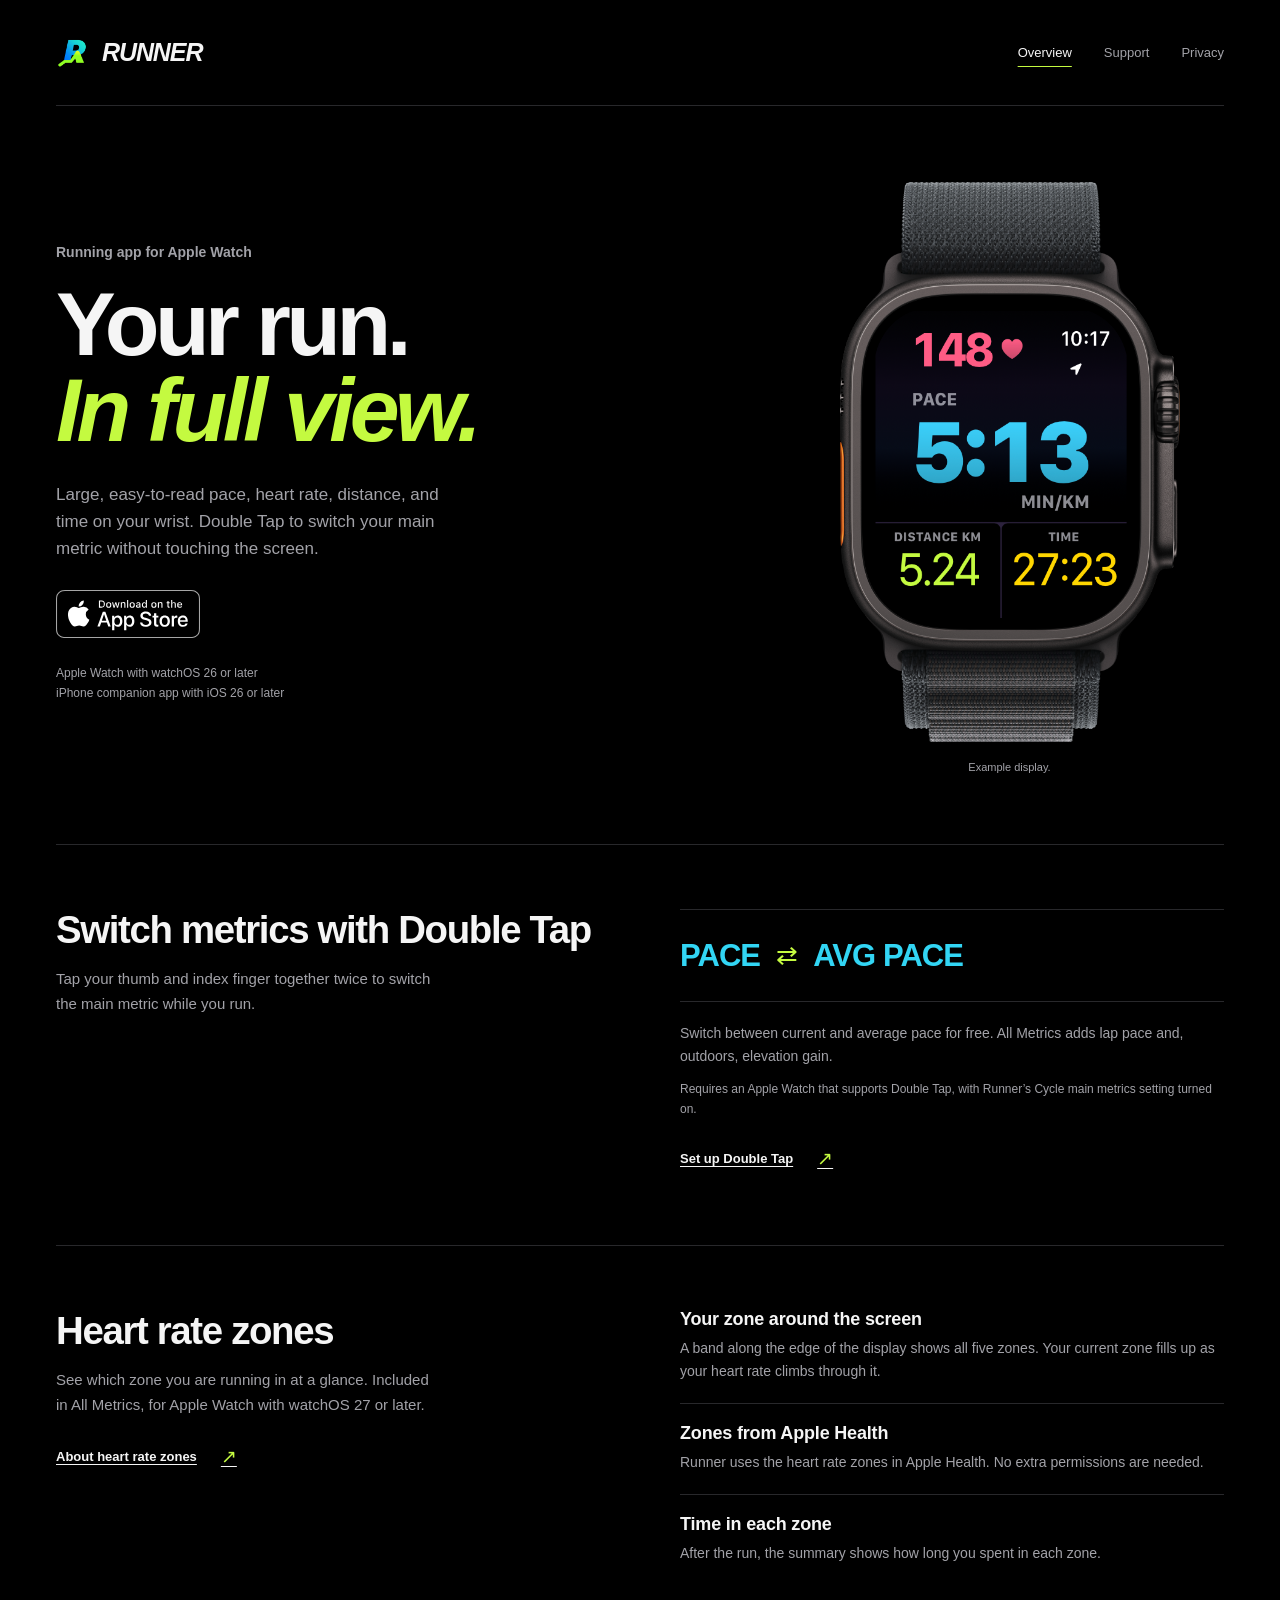
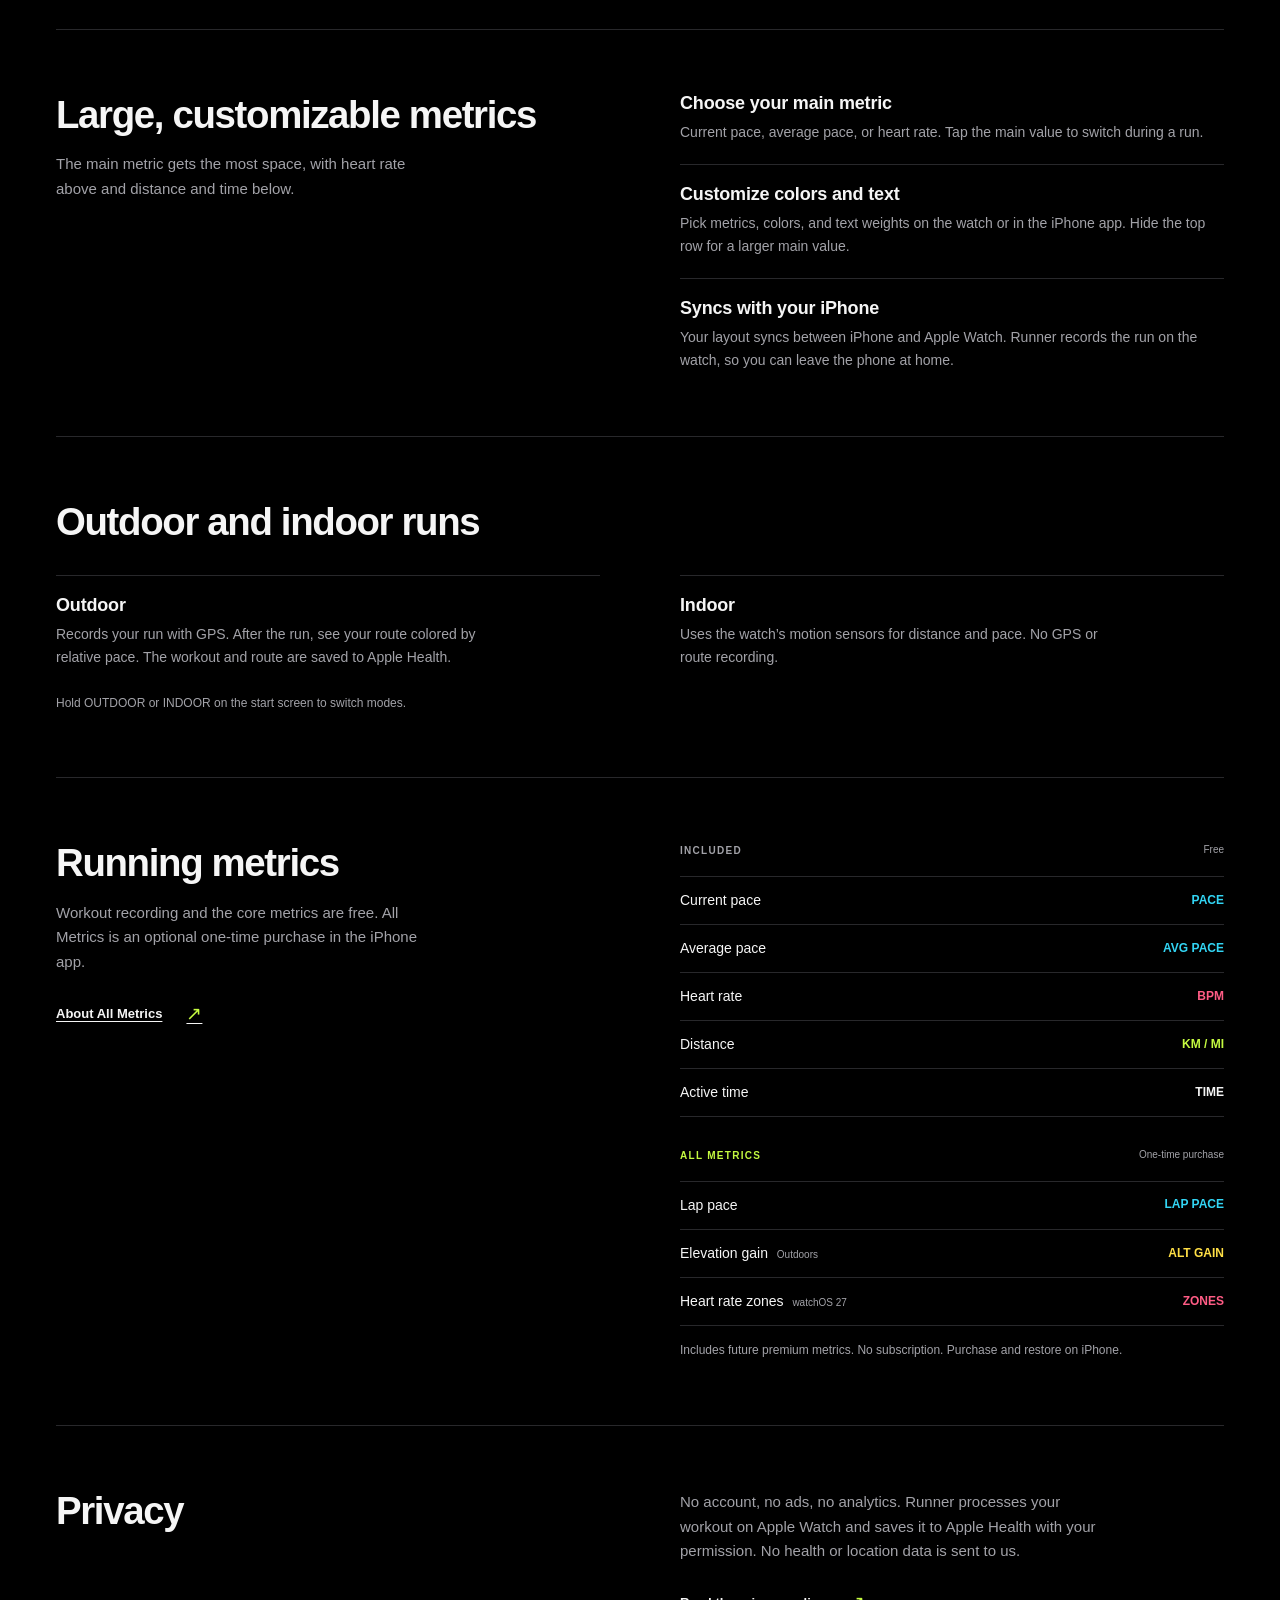
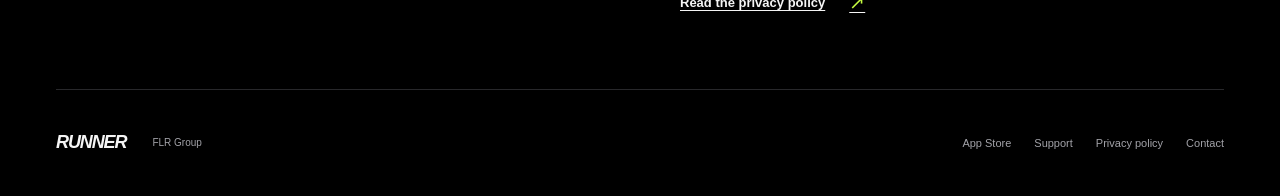
==== site/index.html @ 79ca1eed "Mark heart rate zones as released Heart rate zones are live in Runner 1.1. Remove the Coming soon la" ====
<!doctype html>
<html lang="en">
<head>
  <meta charset="utf-8">
  <meta name="viewport" content="width=device-width, initial-scale=1">
  <meta name="theme-color" content="#000000">
  <meta name="description" content="Runner turns your Apple Watch into a running watch with large, easy-to-read pace, heart rate, distance, and time. Double Tap to switch metrics. Free on the App Store.">
  <title>Runner – Running app for Apple Watch with big, clear metrics</title>
  <link rel="canonical" href="https://runner.flrgroup.se/">
  <meta property="og:type" content="website">
  <meta property="og:site_name" content="Runner">
  <meta property="og:title" content="Runner – Running app for Apple Watch with big, clear metrics">
  <meta property="og:description" content="Runner turns your Apple Watch into a running watch with large, easy-to-read pace, heart rate, distance, and time. Double Tap to switch metrics. Free on the App Store.">
  <meta property="og:url" content="https://runner.flrgroup.se/">
  <meta property="og:image" content="https://runner.flrgroup.se/assets/social-preview.png">
  <meta property="og:image:width" content="1200">
  <meta property="og:image:height" content="630">
  <meta property="og:image:alt" content="Runner. Your run. In full view. A running app for Apple Watch.">
  <meta name="twitter:card" content="summary_large_image">
  <link rel="icon" type="image/png" href="./assets/app-icon.png">
  <link rel="apple-touch-icon" href="./assets/app-icon.png">
  <link rel="stylesheet" href="./assets/style.css">
  <script type="application/ld+json">{"@context": "https://schema.org", "@graph": [{"@type": "WebSite", "name": "Runner", "url": "https://runner.flrgroup.se/"}, {"@type": "MobileApplication", "name": "Runner – Running Watch", "alternateName": "Runner", "applicationCategory": "HealthApplication", "operatingSystem": "watchOS 26 or later, iOS 26 or later", "description": "Runner turns your Apple Watch into a running watch with large, easy-to-read pace, heart rate, distance, and time. Double Tap to switch metrics. Free on the App Store.", "url": "https://runner.flrgroup.se/", "installUrl": "https://apps.apple.com/app/runner-running-watch/id6816334642", "image": "https://runner.flrgroup.se/assets/app-icon.png", "screenshot": "https://runner.flrgroup.se/assets/social-preview.png", "offers": {"@type": "Offer", "price": "0", "priceCurrency": "USD"}}]}</script>
</head>
<body>
  <a class="skip-link" href="#main">Skip to content</a>
  <header class="site-header wrap">
    <a class="brand" href="./" aria-label="Runner home"><img src="./assets/app-icon.png" width="36" height="36" alt=""><span>RUNNER</span></a>
    <nav aria-label="Main navigation"><a href="./" aria-current="page">Overview</a><a href="./support/">Support</a><a href="./privacy/">Privacy</a></nav>
  </header>
  <main id="main">
    <section class="hero wrap" aria-labelledby="hero-title">
      <div class="hero-copy">
        <h1 id="hero-title"><span class="hero-kicker">Running app for Apple Watch</span>Your run.<br><em>In full view.</em></h1>
        <p class="hero-description">Large, easy-to-read pace, heart rate, distance, and time on your wrist. Double Tap to switch your main metric without touching the screen.</p>
        <a class="app-store-badge" href="https://apps.apple.com/app/apple-store/id6816334642?pt=127207286&amp;ct=website&amp;mt=8"><img src="./assets/app-store-badge.svg" width="144" height="48" alt="Download on the App Store"></a>
        <p class="compatibility">Apple Watch with watchOS 26 or later<br>iPhone companion app with iOS 26 or later</p>
      </div>
      <figure class="product-figure">
        <div class="watch">
          <img class="watch-art" src="./assets/watch-artwork.png" width="3000" height="2250" alt="" fetchpriority="high">
          <div class="watch-screen"><img src="./assets/watch-metrics.png" width="416" height="496" alt="Runner on Apple Watch showing large running metrics: heart rate 148, pace 5:13 per kilometre, distance 5.24 kilometres, and time 27:23. The main metric cycles through pace, average pace, lap pace, and elevation gain, followed by pace with heart rate zones around the screen edge. Example workout data."><img class="watch-screen-alt" src="./assets/watch-average-pace.png" width="416" height="496" alt=""><img class="watch-screen-alt" src="./assets/watch-lap-pace.png" width="416" height="496" alt=""><img class="watch-screen-alt" src="./assets/watch-altitude-gain.png" width="416" height="496" alt=""><img class="watch-screen-alt" src="./assets/watch-heart-rate-zones.png" width="416" height="496" alt=""></div>
        </div>
        <figcaption>Example display.</figcaption>
      </figure>
    </section>

    <section class="overview wrap section-rule" id="double-tap" aria-labelledby="double-tap-title">
      <div class="section-intro"><h2 id="double-tap-title">Switch metrics with Double Tap</h2><p>Tap your thumb and index finger together twice to switch the main metric while you run.</p></div>
      <div class="gesture-detail">
        <div class="metric-cycle" aria-label="Cycle between current pace and average pace"><span>PACE</span><span class="cycle-arrow" aria-hidden="true">⇄</span><span>AVG PACE</span></div>
        <p>Switch between current and average pace for free. All Metrics adds lap pace and, outdoors, elevation gain.</p>
        <p class="gesture-note">Requires an Apple Watch that supports Double Tap, with Runner’s Cycle main metrics setting turned on.</p>
        <a class="text-link" href="./support/#double-tap">Set up Double Tap <span aria-hidden="true">↗</span></a>
      </div>
    </section>

    <section class="overview wrap section-rule" id="heart-rate-zones" aria-labelledby="zones-title">
      <div class="section-intro"><h2 id="zones-title">Heart rate zones</h2><p>See which zone you are running in at a glance. Included in All Metrics, for Apple Watch with watchOS 27 or later.</p><a class="text-link" href="./support/#heart-rate-zones">About heart rate zones <span aria-hidden="true">↗</span></a></div>
      <div class="layout-notes">
        <div><h3>Your zone around the screen</h3><p>A band along the edge of the display shows all five zones. Your current zone fills up as your heart rate climbs through it.</p></div>
        <div><h3>Zones from Apple Health</h3><p>Runner uses the heart rate zones in Apple Health. No extra permissions are needed.</p></div>
        <div><h3>Time in each zone</h3><p>After the run, the summary shows how long you spent in each zone.</p></div>
      </div>
    </section>

    <section class="overview wrap section-rule" id="overview" aria-labelledby="overview-title">
      <div class="section-intro"><h2 id="overview-title">Large, customizable metrics</h2><p>The main metric gets the most space, with heart rate above and distance and time below.</p></div>
      <div class="layout-notes">
        <div><h3>Choose your main metric</h3><p>Current pace, average pace, or heart rate. Tap the main value to switch during a run.</p></div>
        <div><h3>Customize colors and text</h3><p>Pick metrics, colors, and text weights on the watch or in the iPhone app. Hide the top row for a larger main value.</p></div>
        <div><h3>Syncs with your iPhone</h3><p>Your layout syncs between iPhone and Apple Watch. Runner records the run on the watch, so you can leave the phone at home.</p></div>
      </div>
    </section>

    <section class="terrain wrap section-rule" aria-labelledby="terrain-title">
      <h2 id="terrain-title">Outdoor and indoor runs</h2>
      <div class="terrain-grid">
        <article><h3>Outdoor</h3><p>Records your run with GPS. After the run, see your route colored by relative pace. The workout and route are saved to Apple Health.</p></article>
        <article><h3>Indoor</h3><p>Uses the watch’s motion sensors for distance and pace. No GPS or route recording.</p></article>
      </div>
      <p class="terrain-footnote">Hold OUTDOOR or INDOOR on the start screen to switch modes.</p>
    </section>

    <section class="metrics-section wrap section-rule" aria-labelledby="metrics-title">
      <div class="section-intro"><h2 id="metrics-title">Running metrics</h2><p>Workout recording and the core metrics are free. All Metrics is an optional one-time purchase in the iPhone app.</p><a class="text-link" href="./support/#all-metrics">About All Metrics <span aria-hidden="true">↗</span></a></div>
      <div class="metric-list">
        <div class="metric-group-label"><h3>INCLUDED</h3><span>Free</span></div>
        <ul class="included-metrics"><li><span>Current pace</span><span class="cyan">PACE</span></li><li><span>Average pace</span><span class="cyan">AVG PACE</span></li><li><span>Heart rate</span><span class="pink">BPM</span></li><li><span>Distance</span><span class="lime">KM / MI</span></li><li><span>Active time</span><span>TIME</span></li></ul>
        <div class="metric-group-label premium-label"><h3>ALL METRICS</h3><span>One-time purchase</span></div>
        <ul><li><span>Lap pace</span><span class="cyan">LAP PACE</span></li><li><span>Elevation gain <small>Outdoors</small></span><span class="yellow">ALT GAIN</span></li><li><span>Heart rate zones <small>watchOS 27</small></span><span class="pink">ZONES</span></li></ul>
        <p class="metric-footnote">Includes future premium metrics. No subscription. Purchase and restore on iPhone.</p>
      </div>
    </section>

    <section class="privacy-callout wrap section-rule" aria-labelledby="privacy-title">
      <h2 id="privacy-title">Privacy</h2>
      <div><p>No account, no ads, no analytics. Runner processes your workout on Apple Watch and saves it to Apple Health with your permission. No health or location data is sent to us.</p><a class="text-link" href="./privacy/">Read the privacy policy <span aria-hidden="true">↗</span></a></div>
    </section>
  </main>
  <footer class="site-footer wrap">
    <a class="footer-brand" href="./">RUNNER</a>
    <p><a href="https://www.flrgroup.se/">FLR Group</a></p>
    <nav aria-label="Footer navigation"><a href="https://apps.apple.com/app/apple-store/id6816334642?pt=127207286&amp;ct=website&amp;mt=8">App Store</a><a href="./support/">Support</a><a href="./privacy/">Privacy policy</a><a href="mailto:runner@flrgroup.se">Contact</a></nav>
  </footer>
</body>
</html>
---- site/assets/style.css ----
:root {
  color-scheme: dark;
  --black: #000;
  --white: #f5f5f5;
  --muted: #a2a2a8;
  --line: #28282b;
  --lime: #c4fa40;
  --cyan: #32d5f4;
  --pink: #ff5c85;
  --yellow: #ffdf45;
  font-family: -apple-system, BlinkMacSystemFont, "Helvetica Neue", Arial, sans-serif;
  font-synthesis: none;
  text-rendering: optimizeLegibility;
  -webkit-font-smoothing: antialiased;
}
* { box-sizing: border-box; }
html { scroll-behavior: smooth; scroll-padding-top: 2rem; }
body { margin: 0; background: var(--black); color: var(--white); line-height: 1.65; }
::selection { color: var(--black); background: var(--lime); }
a { color: inherit; text-underline-offset: .25em; }
a:hover { color: var(--lime); }
a:focus-visible { outline: 2px solid var(--lime); outline-offset: 6px; }
img { display: block; max-width: 100%; height: auto; }
h1, h2, h3, p, figure { margin: 0; }
h1, h2, h3 { line-height: 1.05; }
em { font-style: italic; }
.wrap { width: min(1240px, calc(100% - 112px)); margin-inline: auto; }
.skip-link { position: absolute; z-index: 5; top: 8px; left: 12px; padding: 10px 20px; background: var(--lime); color: #000; transform: translateY(-150%); }
.skip-link:focus { transform: none; color: #000; }
.site-header { display: flex; align-items: center; justify-content: space-between; min-height: 106px; gap: 24px; border-bottom: 1px solid var(--line); }
.brand { display: inline-flex; align-items: center; gap: 10px; text-decoration: none; }
.brand span, .footer-brand { font-size: 25px; font-style: italic; font-weight: 900; letter-spacing: -1.1px; }
.brand img { width: 36px; height: 36px; }
.site-header nav { display: flex; gap: 32px; align-items: center; }
.site-header nav a { font-size: 13px; padding-block: 12px; color: var(--muted); text-decoration: none; }
.site-header nav a:hover, .site-header nav a[aria-current] { color: var(--white); }
.site-header nav a[aria-current] { text-decoration: underline; text-decoration-color: var(--lime); text-underline-offset: 9px; }
.hero { display: grid; grid-template-columns: 1.25fr .75fr; gap: 24px; padding-block: 64px 68px; align-items: center; }
.hero h1 { font-size: clamp(56px, 7vw, 96px); letter-spacing: -.05em; font-weight: 850; line-height: .95; }
.hero h1 em { color: var(--lime); }
.hero-kicker { display: block; margin-bottom: 20px; color: var(--muted); font-size: 14px; font-weight: 600; font-style: normal; letter-spacing: 0; line-height: 1.4; }
.hero-description { font-size: 17px; color: var(--muted); max-width: 400px; margin-top: 28px; line-height: 1.6; }
.button { display: inline-flex; align-items: center; justify-content: space-between; gap: 32px; min-height: 50px; padding: 12px 22px; background: var(--lime); color: #000; font-size: 13px; font-weight: 750; text-decoration: none; border-radius: 3px; }
.button:hover { background: #d4ff72; color: #000; }
.button span { font-size: 20px; line-height: 1; font-weight: 400; }
.app-store-badge { display: inline-block; margin-top: 28px; }
.app-store-badge img { width: auto; height: 48px; }
.app-store-badge:focus-visible { outline-offset: 4px; }
.compatibility { margin-top: 16px; color: var(--muted); font-size: 12px; line-height: 1.7; }
.product-figure { align-self: center; display: flex; flex-direction: column; align-items: center; padding-top: 12px; }
.watch { position: relative; width: min(100%, 340px); aspect-ratio: 561 / 924; overflow: hidden; }
.watch .watch-art { position: absolute; width: 534.75936%; max-width: none; height: auto; left: -217.29055%; top: -71.75325%; }
.watch-screen { position: absolute; left: 9.1%; top: 21.75%; width: 76.65%; height: 56.49%; background: #000; border-radius: 25% / 21%; overflow: hidden; }
.watch-screen img { position: absolute; left: .93%; top: .77%; width: 98.14%; height: 98.46%; object-fit: fill; border-radius: 24% / 20%; }
/* Cycles the main metric like Double Tap: pace, avg pace, lap pace, alt gain, then pace with
   heart rate zones, 4 s each. Each layer fades in over the one below and stays until the next is
   opaque; the last fades back to pace. */
.watch-screen-alt { opacity: 0; animation: screen-hold 20s ease-in-out infinite; }
.watch-screen-alt:nth-child(2) { animation-delay: 4s; }
.watch-screen-alt:nth-child(3) { animation-delay: 8s; }
.watch-screen-alt:nth-child(4) { animation-delay: 12s; }
.watch-screen-alt:nth-child(5) { animation-name: screen-last; animation-delay: 16s; }
@keyframes screen-hold { 0% { opacity: 0; } 5%, 25% { opacity: 1; } 25.05%, 100% { opacity: 0; } }
@keyframes screen-last { 0% { opacity: 0; } 5%, 20% { opacity: 1; } 25%, 100% { opacity: 0; } }
.product-figure figcaption { margin-top: 16px; width: 100%; text-align: center; font-size: 11px; color: var(--muted); }
.section-rule { border-top: 1px solid var(--line); padding-block: 64px; }
h2 { font-size: clamp(28px, 3vw, 40px); letter-spacing: -.035em; font-weight: 750; line-height: 1.1; }
.section-intro > p { color: var(--muted); margin-top: 16px; max-width: 380px; font-size: 15px; }
.overview, .metrics-section { display: grid; grid-template-columns: 1fr 1fr; gap: 80px; }
.gesture-detail { min-width: 0; }
.metric-cycle { display: flex; align-items: center; gap: 16px; padding-block: 20px; border-block: 1px solid var(--line); color: var(--cyan); font-size: clamp(19px, 2.5vw, 31px); font-weight: 800; letter-spacing: -.03em; white-space: nowrap; }
.cycle-arrow { color: var(--lime); font-size: 26px; font-weight: 400; }
.gesture-detail > p { margin-top: 20px; color: var(--muted); font-size: 14px; }
.gesture-detail > .gesture-note { margin-top: 12px; font-size: 12px; }
/* Marks features that are announced but not yet released. */
.soon-label { display: inline-block; padding: 3px 10px; border: 1px solid var(--lime); border-radius: 999px; color: var(--lime); font-size: 10px; font-weight: 700; letter-spacing: .13em; text-transform: uppercase; line-height: 1.5; }
.section-intro .soon-label { margin-bottom: 16px; }
h3 .soon-label { margin-left: 10px; vertical-align: middle; }
.layout-notes > div { padding-block: 20px; border-top: 1px solid var(--line); }
.layout-notes > div:first-child { padding-top: 0; border-top: 0; }
.layout-notes > div:last-child { padding-bottom: 0; }
.layout-notes h3 { font-size: 18px; font-weight: 650; letter-spacing: -.01em; margin-bottom: 8px; }
.layout-notes p { color: var(--muted); font-size: 14px; }
.terrain-grid { display: grid; grid-template-columns: 1fr 1fr; gap: 80px; margin-top: 32px; }
.terrain-grid article { border-top: 1px solid var(--line); padding-top: 20px; }
.terrain-grid h3 { font-size: 18px; font-weight: 650; letter-spacing: -.01em; }
.terrain-grid p { max-width: 430px; color: var(--muted); font-size: 14px; margin-top: 8px; }
.terrain-footnote { color: var(--muted); font-size: 12px; margin-top: 24px; }
.lime { color: var(--lime); } .cyan { color: var(--cyan); } .pink { color: var(--pink); } .yellow { color: var(--yellow); }
.text-link { font-size: 13px; font-weight: 600; display: inline-flex; align-items: center; gap: 24px; min-height: 44px; margin-top: 17px; }
.text-link span { color: var(--lime); font-size: 19px; font-weight: 400; }
.metric-group-label { display: flex; justify-content: space-between; gap: 20px; align-items: center; padding-bottom: 17px; border-bottom: 1px solid var(--line); }
.metric-group-label h3 { color: var(--muted); font-size: 10px; letter-spacing: .13em; line-height: 1.5; }
.metric-group-label > span { color: var(--muted); font-size: 10px; }
.metric-list ul { list-style: none; padding: 0; margin: 0; }
.metric-list li { display: flex; justify-content: space-between; align-items: center; gap: 20px; padding-block: 12px; border-bottom: 1px solid var(--line); font-size: 14px; }
.metric-list li > span:last-child { font-size: 12px; font-weight: 650; }
.metric-list li small { color: var(--muted); font-size: 10px; margin-left: 5px; }
.premium-label { margin-top: 30px; }
.premium-label h3 { color: var(--lime); }
.metric-footnote { color: var(--muted); font-size: 12px; margin-top: 15px; }
.privacy-callout { display: grid; grid-template-columns: 1fr 1fr; gap: 24px 80px; }
.privacy-callout > div { max-width: 430px; color: var(--muted); font-size: 15px; }
.privacy-callout .text-link { color: var(--white); }
.site-footer { display: grid; grid-template-columns: auto 1fr auto; align-items: center; gap: 18px 26px; border-top: 1px solid var(--line); padding-block: 32px; }
.footer-brand { font-size: 18px; text-decoration: none; }
.site-footer p { font-size: 10px; color: var(--muted); }
.site-footer p a { text-decoration: none; }
.site-footer nav { display: flex; gap: 23px; }
.site-footer nav a { font-size: 11px; color: var(--muted); text-decoration: none; padding-block: 12px; }
.site-footer nav a:hover { color: var(--lime); }
/* Support and policy use the same type and accents, with a reading column. */
.document { max-width: 1000px; padding-block: 67px 80px; }
.document-header h1, .not-found h1 { font-size: clamp(64px, 7.6vw, 100px); font-weight: 800; letter-spacing: -.06em; line-height: .98; margin-block: 24px; }
.document-lead { color: var(--muted); font-size: 18px; max-width: 570px; line-height: 1.65; }
.contact-link { display: inline-flex; gap: 25px; align-items: center; color: var(--lime); font-size: clamp(17px, 2.8vw, 25px); margin-top: 24px; min-height: 44px; }
.contact-note, .policy-date { color: var(--muted); font-size: 11px; margin-top: 9px; }
.policy-date { margin-top: 25px; }
.document-toc { display: flex; flex-wrap: wrap; gap: 6px 24px; padding-block: 24px; margin-top: 40px; border-block: 1px solid var(--line); }
.document-toc a { color: var(--muted); font-size: 12px; padding-block: 6px; }
.document-toc a:hover { color: var(--lime); }
.document-content { max-width: 680px; }
.document-content section { padding-top: 55px; }
.document-content section + section { border-top: 1px solid var(--line); margin-top: 48px; }
.document-content h2 { font-size: clamp(28px, 4vw, 39px); margin-top: 17px; margin-bottom: 25px; }
.document-content h3 { font-size: 19px; font-weight: 650; letter-spacing: -.02em; line-height: 1.35; margin-top: 30px; margin-bottom: 12px; }
.document-content p { color: #b4b4bb; font-size: 15px; line-height: 1.85; overflow-wrap: anywhere; }
.document-content p + p { margin-top: 16px; }
.document-content strong { color: var(--white); font-weight: 600; }
.document-content a { color: var(--white); }
.document-content a:hover { color: var(--lime); }
.not-found { padding-block: 100px; min-height: 65vh; }
.not-found .button { margin-top: 28px; margin-right: 30px; }
@media (min-width: 1500px) { .hero { min-height: 790px; } .watch { width: 370px; } }
@media (max-width: 1000px) {
  .wrap { width: calc(100% - 64px); }
  .hero { grid-template-columns: 1.1fr .9fr; padding-top: 50px; }
  .watch { width: min(100%, 300px); }
  .overview, .metrics-section, .privacy-callout, .terrain-grid { column-gap: 48px; }
  .site-footer { grid-template-columns: auto 1fr; }
  .site-footer nav { grid-column: 1 / -1; }
}
@media (max-width: 650px) {
  .wrap { width: calc(100% - 40px); }
  .site-header { min-height: 84px; gap: 16px; }
  .brand { gap: 5px; }
  .brand span { font-size: 20px; }
  .brand img { width: 28px; height: 28px; }
  .site-header nav { gap: 16px; }
  .site-header nav a { font-size: 11px; }
  .hero { grid-template-columns: 1fr; padding-block: 43px 45px; gap: 35px; }
  .hero h1 { font-size: clamp(52px, 14vw, 72px); }
  .hero-description { margin-top: 20px; font-size: 16px; }
  .app-store-badge { margin-top: 20px; }
  .product-figure { padding-top: 0; }
  .watch { width: 260px; }
  .section-rule { padding-block: 44px; }
  .overview, .metrics-section, .privacy-callout { grid-template-columns: 1fr; gap: 24px; }
  h2 { font-size: 30px; }
  .terrain-grid { grid-template-columns: 1fr; gap: 24px; margin-top: 24px; }
  .terrain-grid p { max-width: 440px; }
  .site-footer { padding-block: 27px; gap: 14px 20px; }
  .site-footer p { text-align: right; }
  .site-footer nav { gap: 26px; }
  .document { padding-top: 43px; padding-bottom: 55px; }
  .document-header h1 { font-size: clamp(60px, 15vw, 82px); }
  .document-lead { font-size: 16px; }
  .document-toc { margin-top: 30px; padding-block: 16px; gap: 4px 21px; }
  .document-content section { padding-top: 38px; }
  .document-content section + section { margin-top: 36px; }
  .document-content h2 { font-size: 33px; }
  .not-found { padding-block: 60px; }
}
@media (prefers-reduced-motion: reduce) { html { scroll-behavior: auto; } .watch-screen-alt { display: none; } }
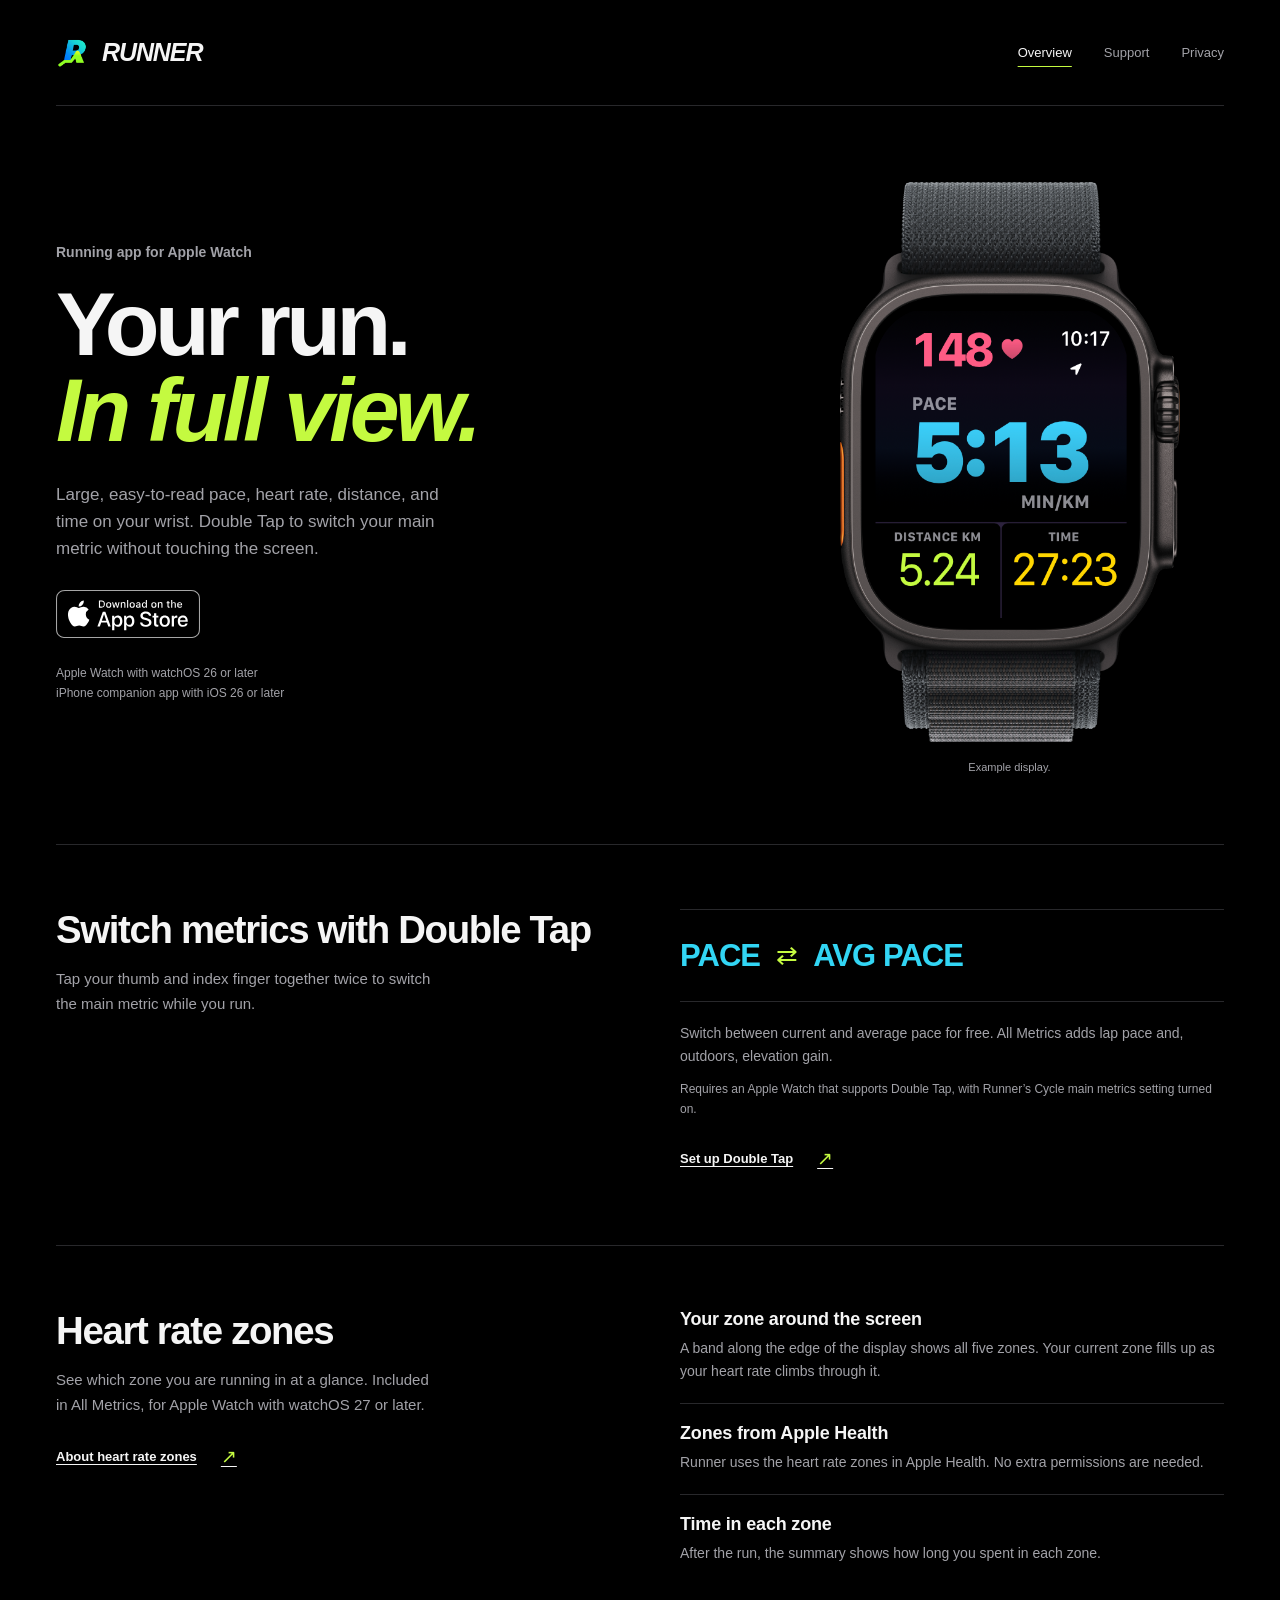
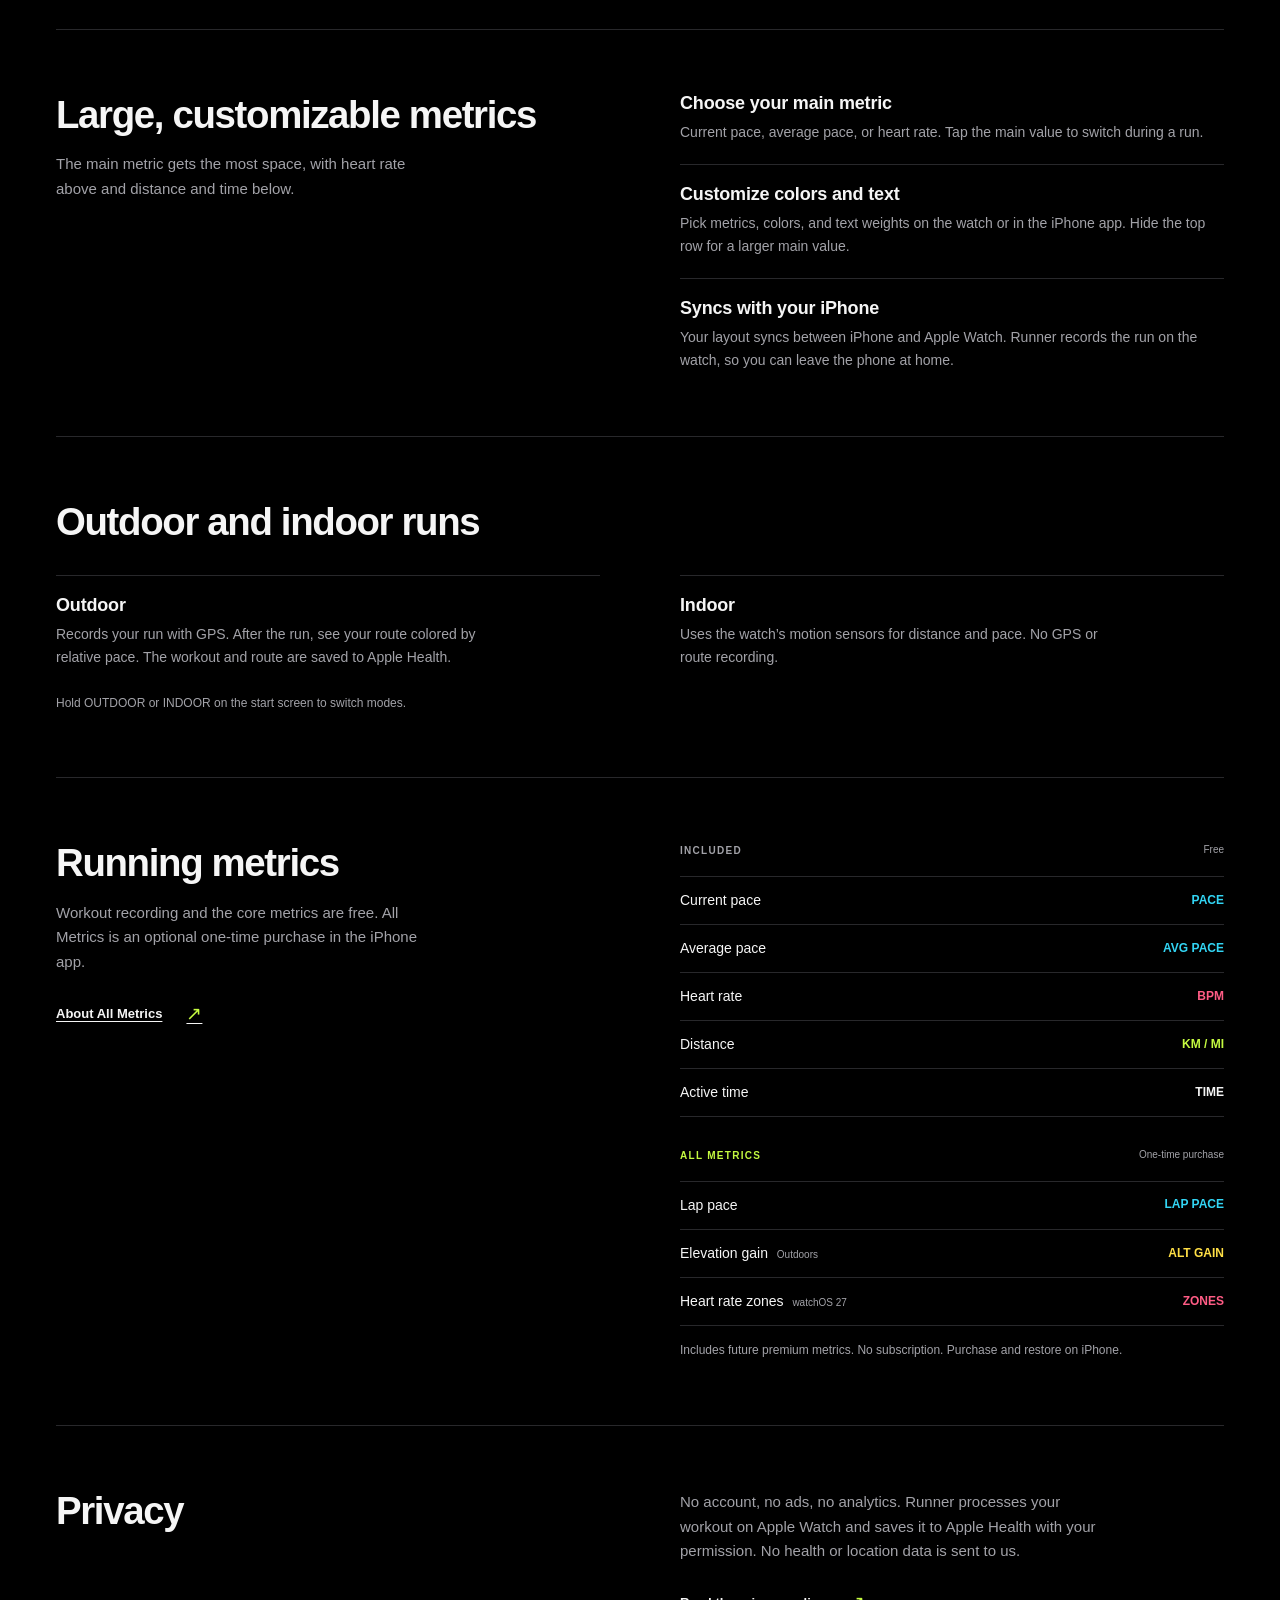
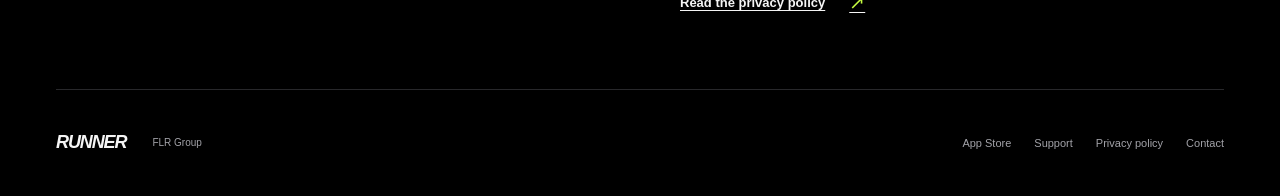
==== commit 3979c294: "Count page views with Cloudflare Web Analytics Add the Cloudflare Web Analytics beacon to every page" ====
--- a/site/index.html
+++ b/site/index.html
@@ -103,5 +103,6 @@
     <p><a href="https://www.flrgroup.se/">FLR Group</a></p>
     <nav aria-label="Footer navigation"><a href="https://apps.apple.com/app/apple-store/id6816334642?pt=127207286&amp;ct=website&amp;mt=8">App Store</a><a href="./support/">Support</a><a href="./privacy/">Privacy policy</a><a href="mailto:runner@flrgroup.se">Contact</a></nav>
   </footer>
+  <script type="module" src="https://static.cloudflareinsights.com/beacon.min.js" data-cf-beacon='{"token": "e6ffbd4b9c754e9593807dd89ef94d1b"}'></script>
 </body>
 </html>
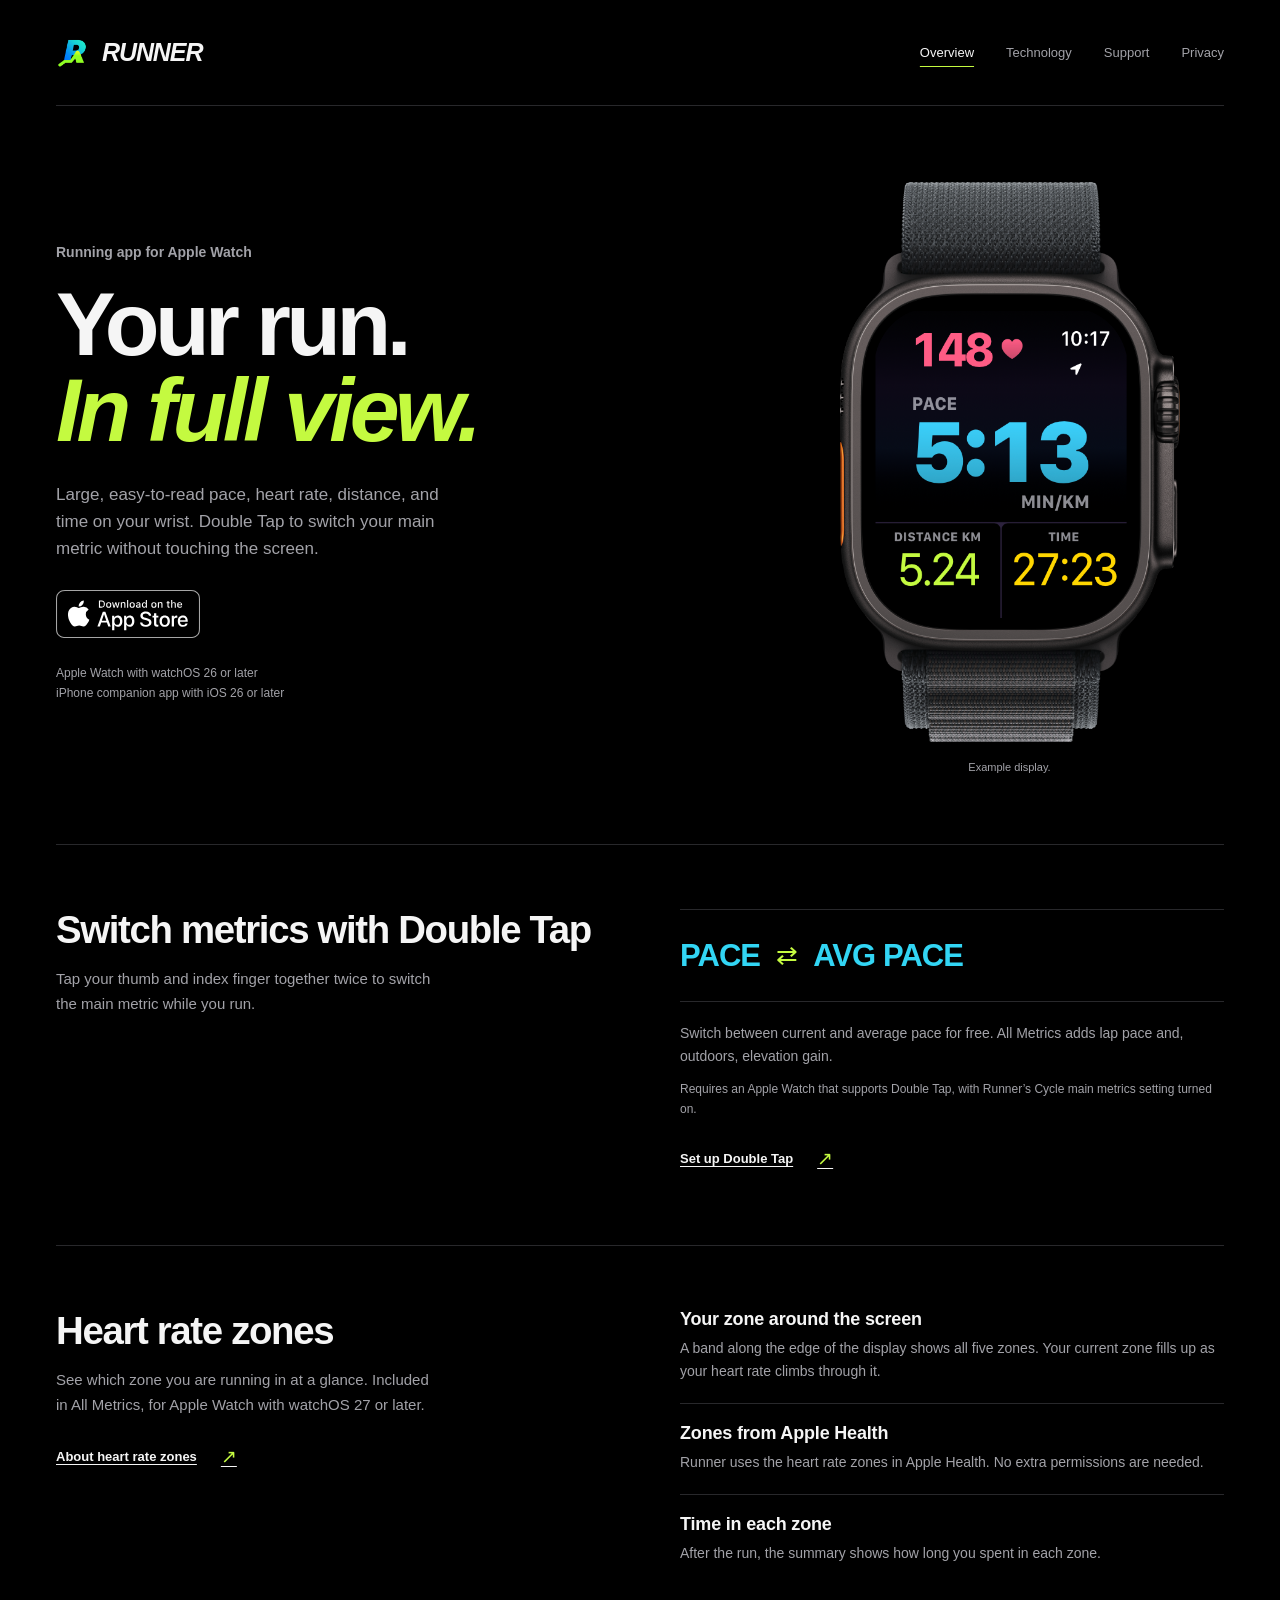
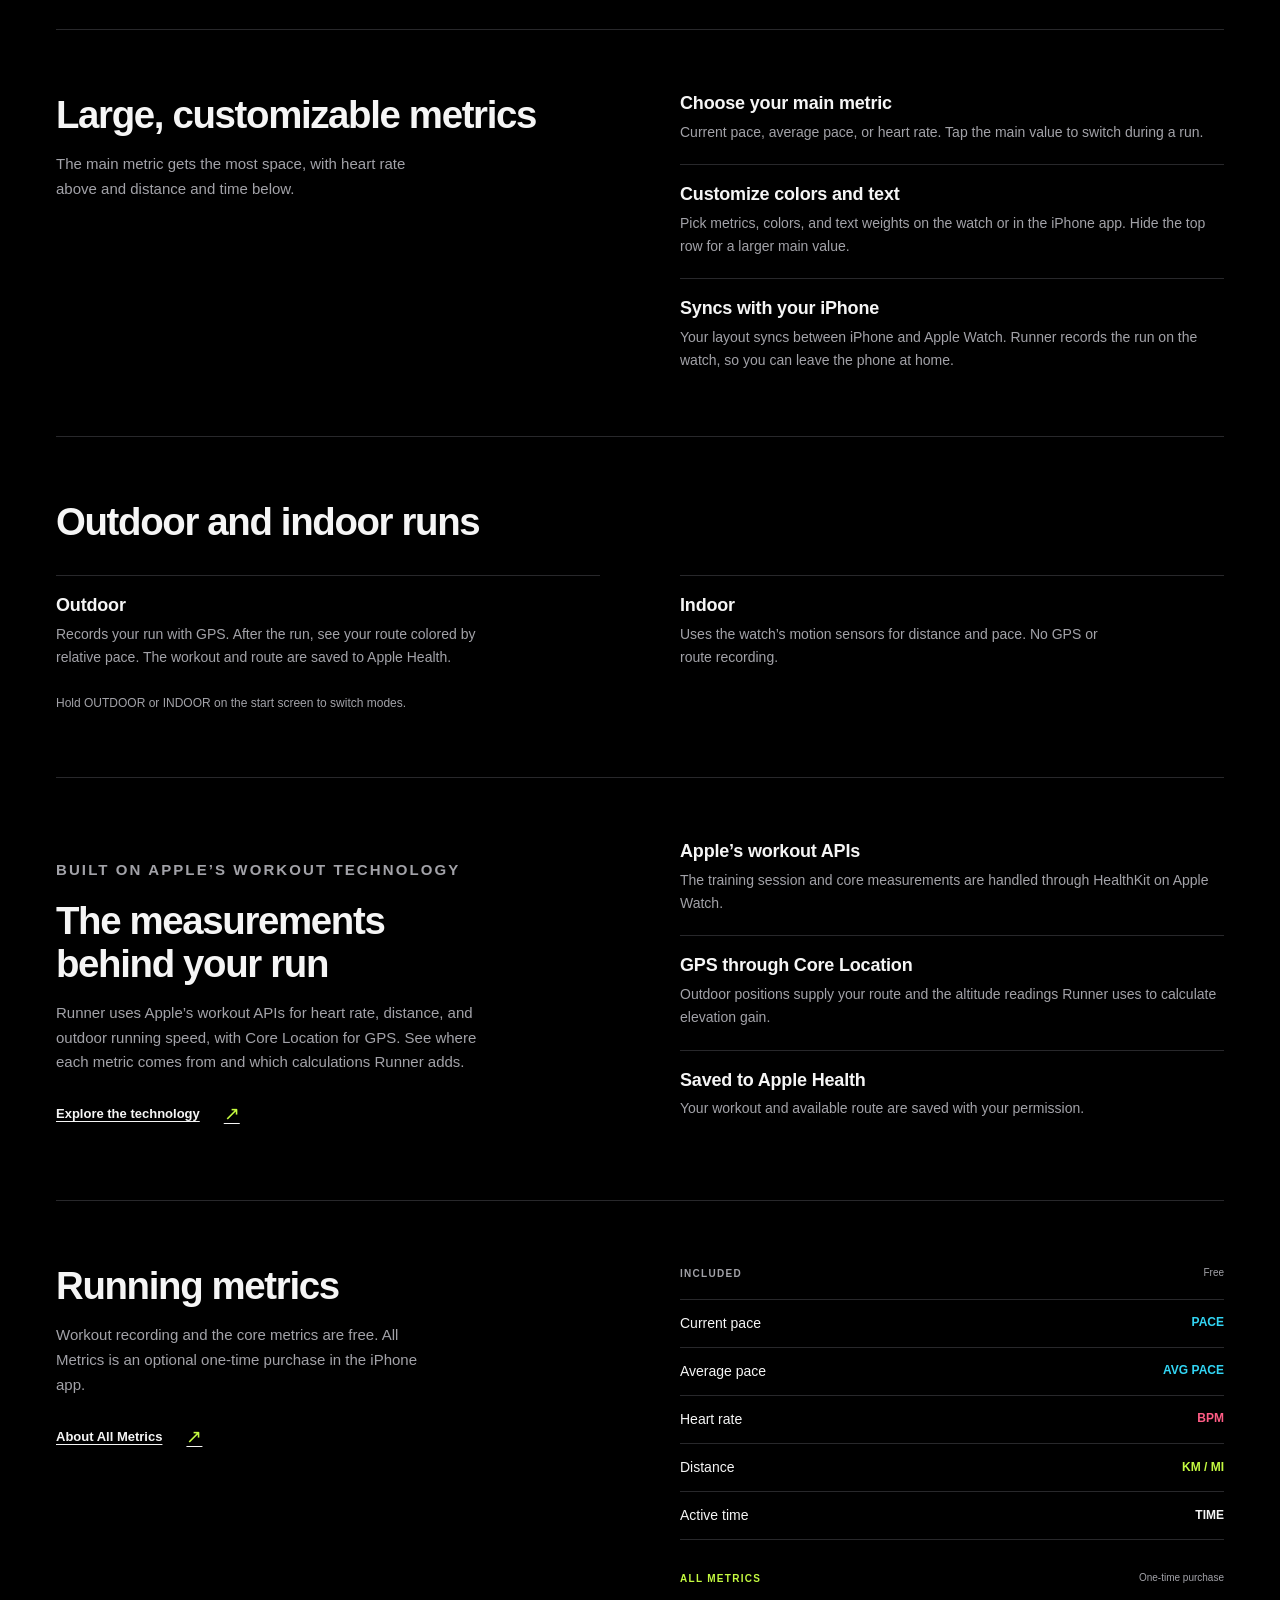
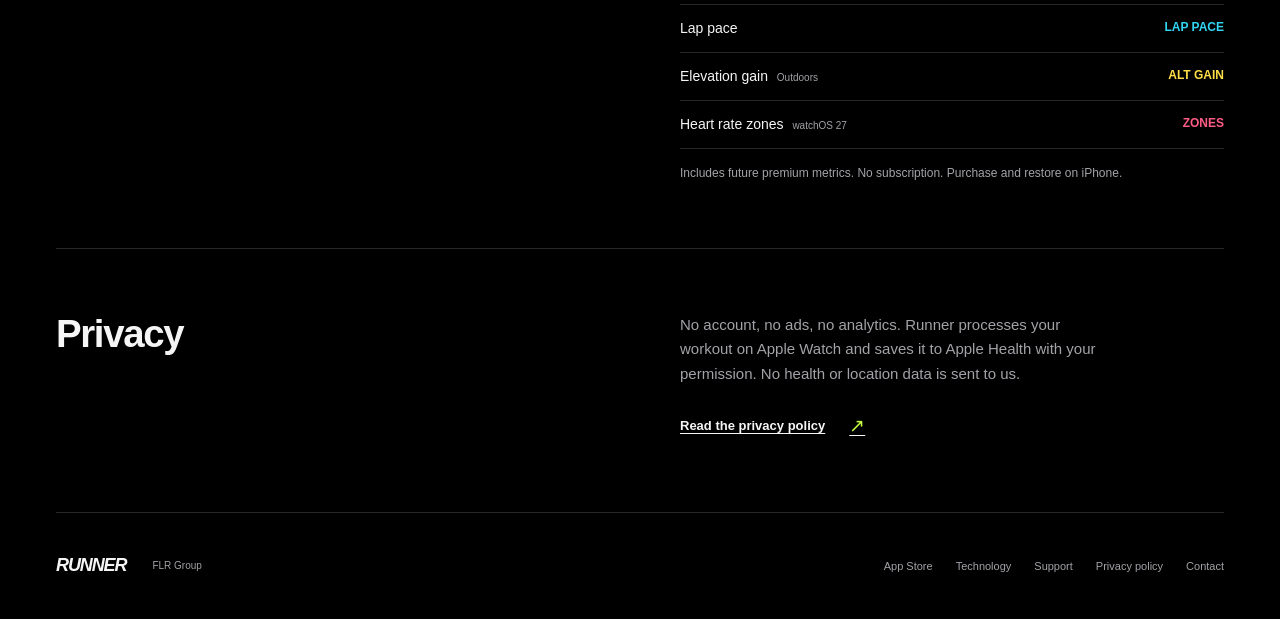
==== commit 9464f862: "Add technology page explaining Apple workout APIs and metric sources" ====
--- a/site/index.html
+++ b/site/index.html
@@ -26,14 +26,14 @@
   <a class="skip-link" href="#main">Skip to content</a>
   <header class="site-header wrap">
     <a class="brand" href="./" aria-label="Runner home"><img src="./assets/app-icon.png" width="36" height="36" alt=""><span>RUNNER</span></a>
-    <nav aria-label="Main navigation"><a href="./" aria-current="page">Overview</a><a href="./support/">Support</a><a href="./privacy/">Privacy</a></nav>
+    <nav aria-label="Main navigation"><a href="./" aria-current="page">Overview</a><a href="./technology/">Technology</a><a href="./support/">Support</a><a href="./privacy/">Privacy</a></nav>
   </header>
   <main id="main">
     <section class="hero wrap" aria-labelledby="hero-title">
       <div class="hero-copy">
         <h1 id="hero-title"><span class="hero-kicker">Running app for Apple Watch</span>Your run.<br><em>In full view.</em></h1>
         <p class="hero-description">Large, easy-to-read pace, heart rate, distance, and time on your wrist. Double Tap to switch your main metric without touching the screen.</p>
-        <a class="app-store-badge" href="https://apps.apple.com/app/apple-store/id6816334642?pt=127207286&amp;ct=website&amp;mt=8"><img src="./assets/app-store-badge.svg" width="144" height="48" alt="Download on the App Store"></a>
+        <a class="app-store-badge" href="https://runner-appstore.per-pontus-sjoberg.workers.dev/"><img src="./assets/app-store-badge.svg" width="144" height="48" alt="Download on the App Store"></a>
         <p class="compatibility">Apple Watch with watchOS 26 or later<br>iPhone companion app with iOS 26 or later</p>
       </div>
       <figure class="product-figure">
@@ -82,6 +82,15 @@
       <p class="terrain-footnote">Hold OUTDOOR or INDOOR on the start screen to switch modes.</p>
     </section>
 
+    <section class="overview technology-summary wrap section-rule" aria-labelledby="technology-title">
+      <div class="section-intro"><p class="eyebrow">BUILT ON APPLE’S WORKOUT TECHNOLOGY</p><h2 id="technology-title">The measurements<br>behind your run</h2><p>Runner uses Apple’s workout APIs for heart rate, distance, and outdoor running speed, with Core Location for GPS. See where each metric comes from and which calculations Runner adds.</p><a class="text-link" href="./technology/">Explore the technology <span aria-hidden="true">↗</span></a></div>
+      <div class="layout-notes">
+        <div><h3>Apple’s workout APIs</h3><p>The training session and core measurements are handled through HealthKit on Apple Watch.</p></div>
+        <div><h3>GPS through Core Location</h3><p>Outdoor positions supply your route and the altitude readings Runner uses to calculate elevation gain.</p></div>
+        <div><h3>Saved to Apple Health</h3><p>Your workout and available route are saved with your permission.</p></div>
+      </div>
+    </section>
+
     <section class="metrics-section wrap section-rule" aria-labelledby="metrics-title">
       <div class="section-intro"><h2 id="metrics-title">Running metrics</h2><p>Workout recording and the core metrics are free. All Metrics is an optional one-time purchase in the iPhone app.</p><a class="text-link" href="./support/#all-metrics">About All Metrics <span aria-hidden="true">↗</span></a></div>
       <div class="metric-list">
@@ -101,7 +110,7 @@
   <footer class="site-footer wrap">
     <a class="footer-brand" href="./">RUNNER</a>
     <p><a href="https://www.flrgroup.se/">FLR Group</a></p>
-    <nav aria-label="Footer navigation"><a href="https://apps.apple.com/app/apple-store/id6816334642?pt=127207286&amp;ct=website&amp;mt=8">App Store</a><a href="./support/">Support</a><a href="./privacy/">Privacy policy</a><a href="mailto:runner@flrgroup.se">Contact</a></nav>
+    <nav aria-label="Footer navigation"><a href="https://runner-appstore.per-pontus-sjoberg.workers.dev/">App Store</a><a href="./technology/">Technology</a><a href="./support/">Support</a><a href="./privacy/">Privacy policy</a><a href="mailto:runner@flrgroup.se">Contact</a></nav>
   </footer>
   <script type="module" src="https://static.cloudflareinsights.com/beacon.min.js" data-cf-beacon='{"token": "e6ffbd4b9c754e9593807dd89ef94d1b"}'></script>
 </body>
--- a/site/assets/style.css
+++ b/site/assets/style.css
@@ -131,6 +131,69 @@
 .document-content a:hover { color: var(--lime); }
 .not-found { padding-block: 100px; min-height: 65vh; }
 .not-found .button { margin-top: 28px; margin-right: 30px; }
+/* Technology: the diagram stays ordinary, readable HTML without JavaScript. */
+.visually-hidden { position: absolute; width: 1px; height: 1px; padding: 0; margin: -1px; overflow: hidden; clip-path: inset(50%); white-space: nowrap; border: 0; }
+.eyebrow { color: var(--muted); font-size: 10px; font-weight: 650; letter-spacing: .14em; line-height: 1.6; margin-bottom: 18px; }
+.technology-hero { padding-block: 74px 60px; }
+.technology-hero h1 { font-size: clamp(48px, 6.2vw, 84px); font-weight: 850; letter-spacing: -.05em; line-height: 1.02; }
+.technology-hero h1 em { color: var(--lime); }
+.technology-lead { max-width: 720px; color: #b4b4bb; font-size: 18px; margin-top: 28px; }
+.health-compatibility { display: flex; align-items: center; gap: 28px; margin-top: 30px; padding: 15px; }
+.health-compatibility img { width: 180px; height: auto; flex-shrink: 0; }
+.health-compatibility p { max-width: 280px; color: var(--muted); font-size: 12px; }
+.technology-section-heading { display: flex; justify-content: space-between; align-items: end; gap: 32px; margin-bottom: 40px; }
+.technology-section-heading > p { color: var(--muted); font-size: 13px; flex-shrink: 0; }
+.technology-section-heading h2 { max-width: 620px; }
+.flow-stages, .flow-apis { list-style: none; padding: 0; margin: 0; }
+.flow-stages { display: grid; grid-template-columns: .95fr 1.5fr 1.05fr 1fr; align-items: center; gap: 40px; }
+.flow-stages > li, .flow-apis > li { min-width: 0; position: relative; }
+.flow-node { border: 1px solid var(--line); padding: 24px 20px; background: #090909; }
+.tech-icon { display: block; width: 42px; height: 42px; margin-bottom: 25px; }
+.flow-node .flow-label { font-size: 9px; font-weight: 650; letter-spacing: .09em; color: var(--muted); margin-bottom: 12px; }
+.flow-node h3 { font-size: 21px; font-weight: 700; letter-spacing: -.025em; line-height: 1.2; margin-bottom: 12px; }
+.flow-node > p { color: #b4b4bb; font-size: 13px; line-height: 1.7; }
+.flow-node > .flow-api-name { color: var(--muted); font-size: 10px; margin-top: 16px; overflow-wrap: anywhere; }
+.flow-node > .flow-node-note { color: var(--muted); font-size: 11px; margin-top: 16px; }
+.flow-runner { border-color: #607826; }
+.flow-apis { display: grid; gap: 16px; grid-auto-rows: 1fr; }
+.flow-healthkit { border-top-color: var(--pink); }
+.flow-location { border-top-color: var(--cyan); }
+/* Branch rails link both APIs to the sensor and display stages. */
+.flow-branches::before, .flow-branches::after { content: ""; position: absolute; top: calc(25% - 4px); bottom: calc(25% - 4px); width: 20px; border-block: 1px solid #555; }
+.flow-branches::before { left: -20px; border-left: 1px solid #555; }
+.flow-branches::after { right: -20px; border-right: 1px solid #555; }
+.flow-watch::after, .flow-runner::after { content: "→"; position: absolute; top: calc(50% - 16px); right: -40px; width: 40px; text-align: center; color: var(--muted); font-size: 22px; line-height: 32px; }
+.flow-watch::after { width: 20px; right: -20px; }
+.flow-runner::before { content: ""; position: absolute; width: 20px; height: 1px; left: -20px; top: 50%; background: #555; }
+.workout-flow figcaption { max-width: 720px; margin-top: 28px; font-size: 12px; color: var(--muted); }
+.metric-sources { width: 100%; border-collapse: collapse; text-align: left; font-size: 14px; }
+.metric-sources th, .metric-sources td { padding: 22px 0; border-bottom: 1px solid var(--line); vertical-align: top; }
+.metric-sources thead th { color: var(--muted); font-size: 10px; font-weight: 600; letter-spacing: .1em; text-transform: uppercase; padding-top: 0; }
+.metric-sources tbody th { width: 34%; padding-right: 32px; font-weight: 600; }
+.metric-sources tbody th > span { display: block; font-size: 10px; font-weight: 600; letter-spacing: .04em; margin-top: 6px; }
+.source-separator { color: var(--muted); }
+.metric-sources td { color: #b4b4bb; max-width: 640px; }
+.technology-note { color: var(--muted); font-size: 12px; margin-top: 22px; }
+.technology-note a { color: var(--white); }
+.technology-cta { display: flex; align-items: center; justify-content: space-between; gap: 24px; }
+.technology-cta p { margin-top: 16px; color: var(--muted); font-size: 14px; }
+.technology-cta .app-store-badge { margin: 0; flex-shrink: 0; }
+.technology-references { padding-bottom: 40px; font-size: 11px; color: var(--muted); }
+.technology-references p + p { margin-top: 16px; font-size: 10px; max-width: 760px; }
+.technology-summary .section-intro > p { max-width: 430px; }
+@media (max-width: 1100px) {
+  .technology-section-heading { display: block; }
+  .technology-section-heading > p { margin-top: 18px; }
+  .flow-stages { grid-template-columns: 1fr; gap: 40px; }
+  .flow-node { padding: 26px; }
+  .flow-apis { grid-template-columns: 1fr 1fr; }
+  .flow-branches::before, .flow-branches::after { left: calc(25% - 4px); right: calc(25% - 4px); width: auto; height: 20px; border: 1px solid #555; }
+  .flow-branches::before { top: -20px; bottom: auto; border-bottom: 0; }
+  .flow-branches::after { bottom: -20px; top: auto; border-top: 0; }
+  .flow-watch::after, .flow-runner::after { content: "↓"; top: auto; bottom: -40px; right: auto; left: calc(50% - 16px); width: 32px; height: 40px; line-height: 40px; }
+  .flow-watch::after { bottom: -20px; height: 20px; line-height: 20px; }
+  .flow-runner::before { width: 1px; height: 20px; left: 50%; top: -20px; }
+}
 @media (min-width: 1500px) { .hero { min-height: 790px; } .watch { width: 370px; } }
 @media (max-width: 1000px) {
   .wrap { width: calc(100% - 64px); }
@@ -142,11 +205,11 @@
 }
 @media (max-width: 650px) {
   .wrap { width: calc(100% - 40px); }
-  .site-header { min-height: 84px; gap: 16px; }
+  .site-header { min-height: 84px; gap: 8px; flex-direction: column; align-items: start; padding-top: 18px; padding-bottom: 6px; }
   .brand { gap: 5px; }
   .brand span { font-size: 20px; }
   .brand img { width: 28px; height: 28px; }
-  .site-header nav { gap: 16px; }
+  .site-header nav { gap: 24px; flex-wrap: wrap; }
   .site-header nav a { font-size: 11px; }
   .hero { grid-template-columns: 1fr; padding-block: 43px 45px; gap: 35px; }
   .hero h1 { font-size: clamp(52px, 14vw, 72px); }
@@ -161,7 +224,7 @@
   .terrain-grid p { max-width: 440px; }
   .site-footer { padding-block: 27px; gap: 14px 20px; }
   .site-footer p { text-align: right; }
-  .site-footer nav { gap: 26px; }
+  .site-footer nav { gap: 8px 24px; flex-wrap: wrap; }
   .document { padding-top: 43px; padding-bottom: 55px; }
   .document-header h1 { font-size: clamp(60px, 15vw, 82px); }
   .document-lead { font-size: 16px; }
@@ -170,5 +233,21 @@
   .document-content section + section { margin-top: 36px; }
   .document-content h2 { font-size: 33px; }
   .not-found { padding-block: 60px; }
+  .technology-hero { padding-block: 44px; }
+  .technology-hero h1 { font-size: clamp(38px, 8.8vw, 57px); }
+  .technology-lead { font-size: 16px; margin-top: 24px; }
+  .health-compatibility { flex-direction: column; align-items: start; gap: 26px; margin-top: 20px; }
+  .health-compatibility p { max-width: 310px; }
+  .technology-section-heading { margin-bottom: 32px; }
+  .flow-apis { grid-template-columns: 1fr; grid-auto-rows: auto; }
+  .flow-branches { border-left: 1px solid #555; padding-left: 20px; }
+  .flow-branches::before, .flow-branches::after { left: -1px; right: auto; width: calc(50% + 1px); height: 20px; border: 0; }
+  .flow-branches::before { border-top: 1px solid #555; border-left: 1px solid #555; }
+  .flow-branches::after { border-bottom: 1px solid #555; border-left: 1px solid #555; }
+  .flow-node { padding: 24px; }
+  .metric-sources { font-size: 13px; }
+  .metric-sources tbody th { width: 35%; padding-right: 18px; }
+  .metric-sources th, .metric-sources td { padding-block: 18px; }
+  .technology-cta { align-items: start; flex-direction: column; }
 }
 @media (prefers-reduced-motion: reduce) { html { scroll-behavior: auto; } .watch-screen-alt { display: none; } }
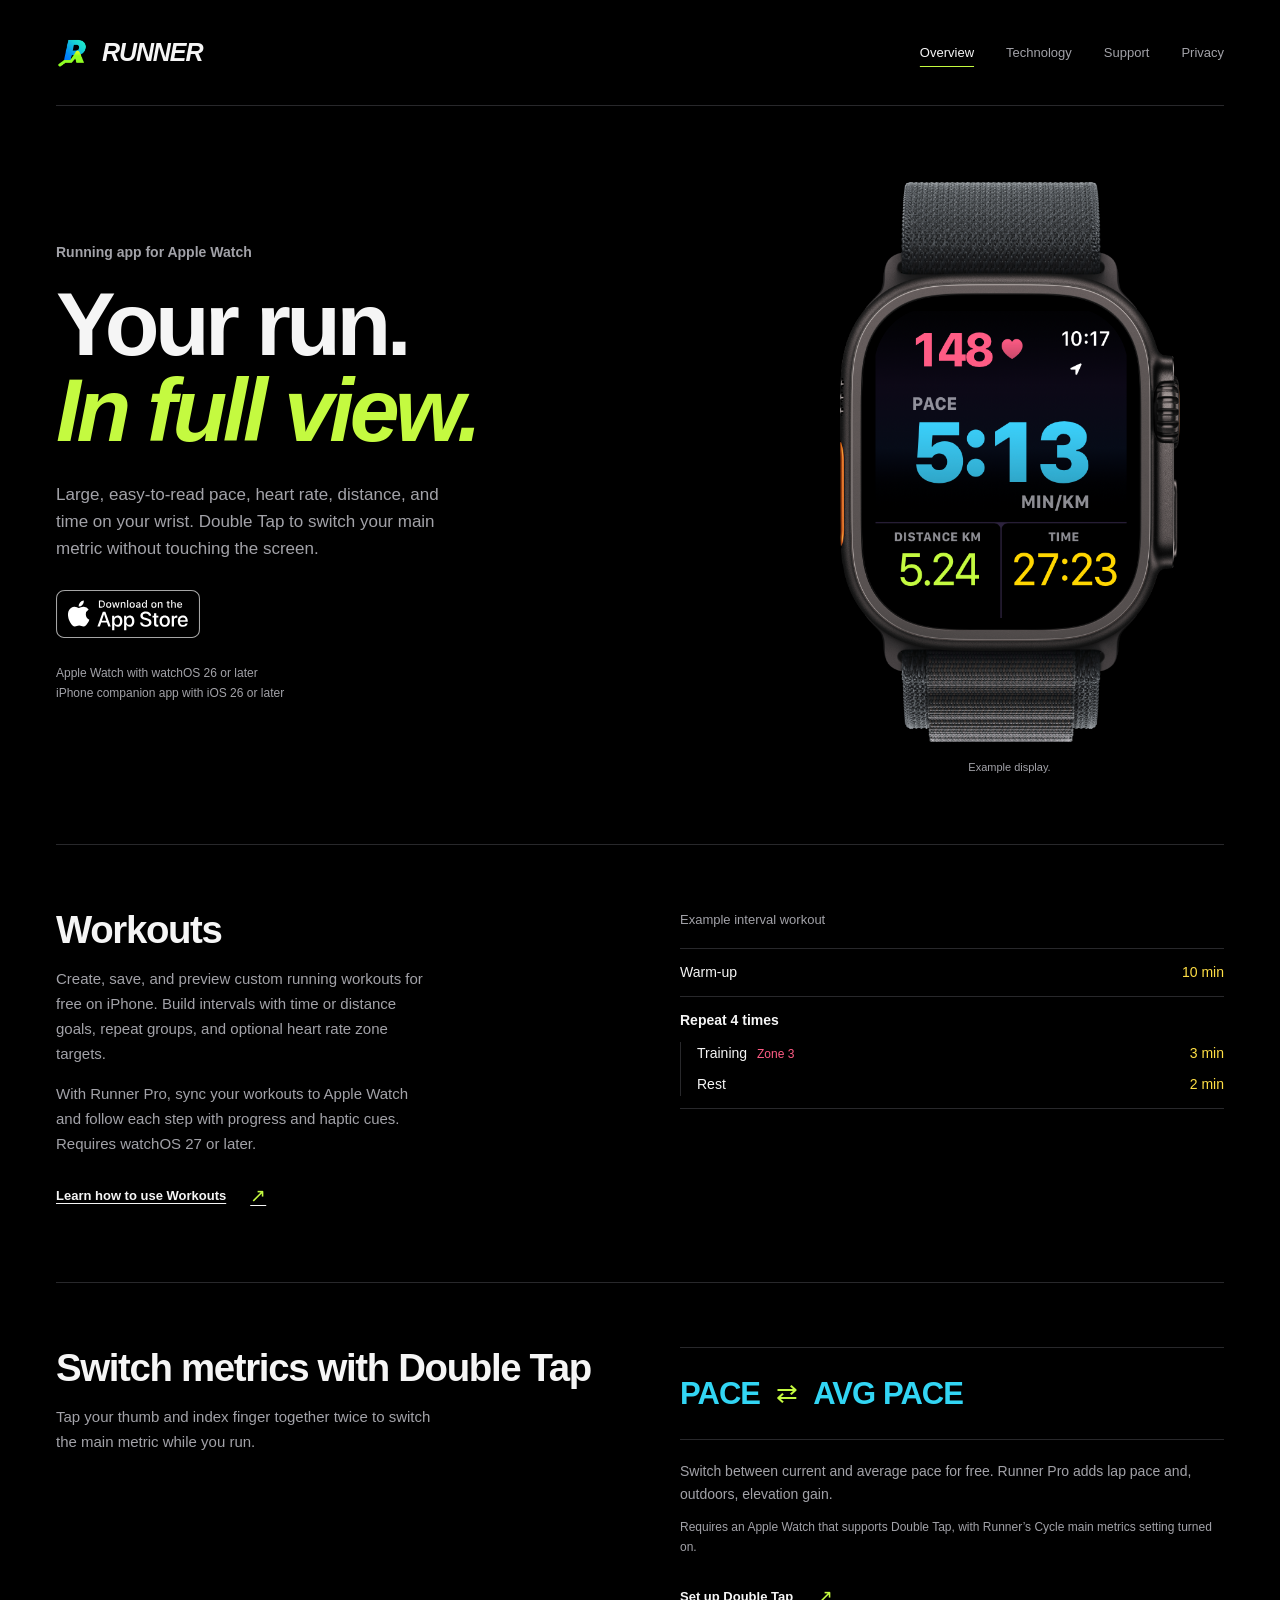
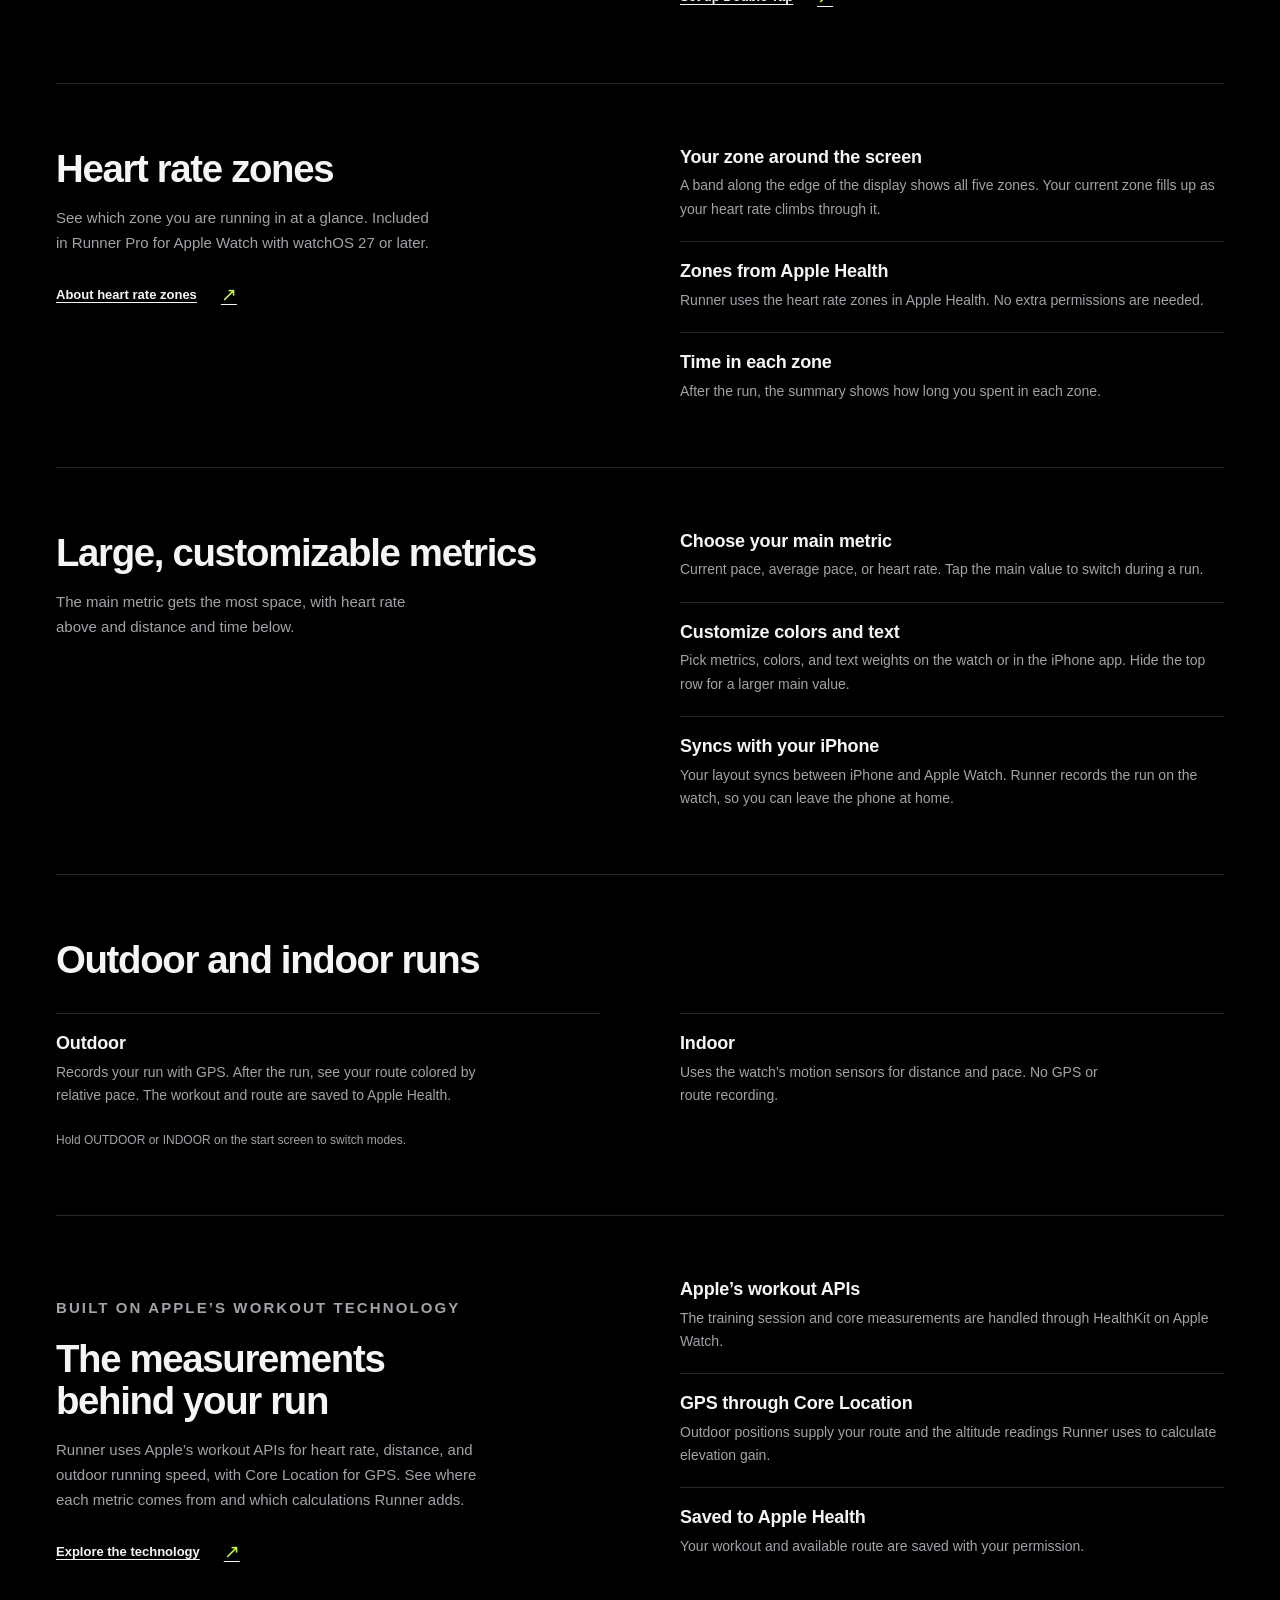
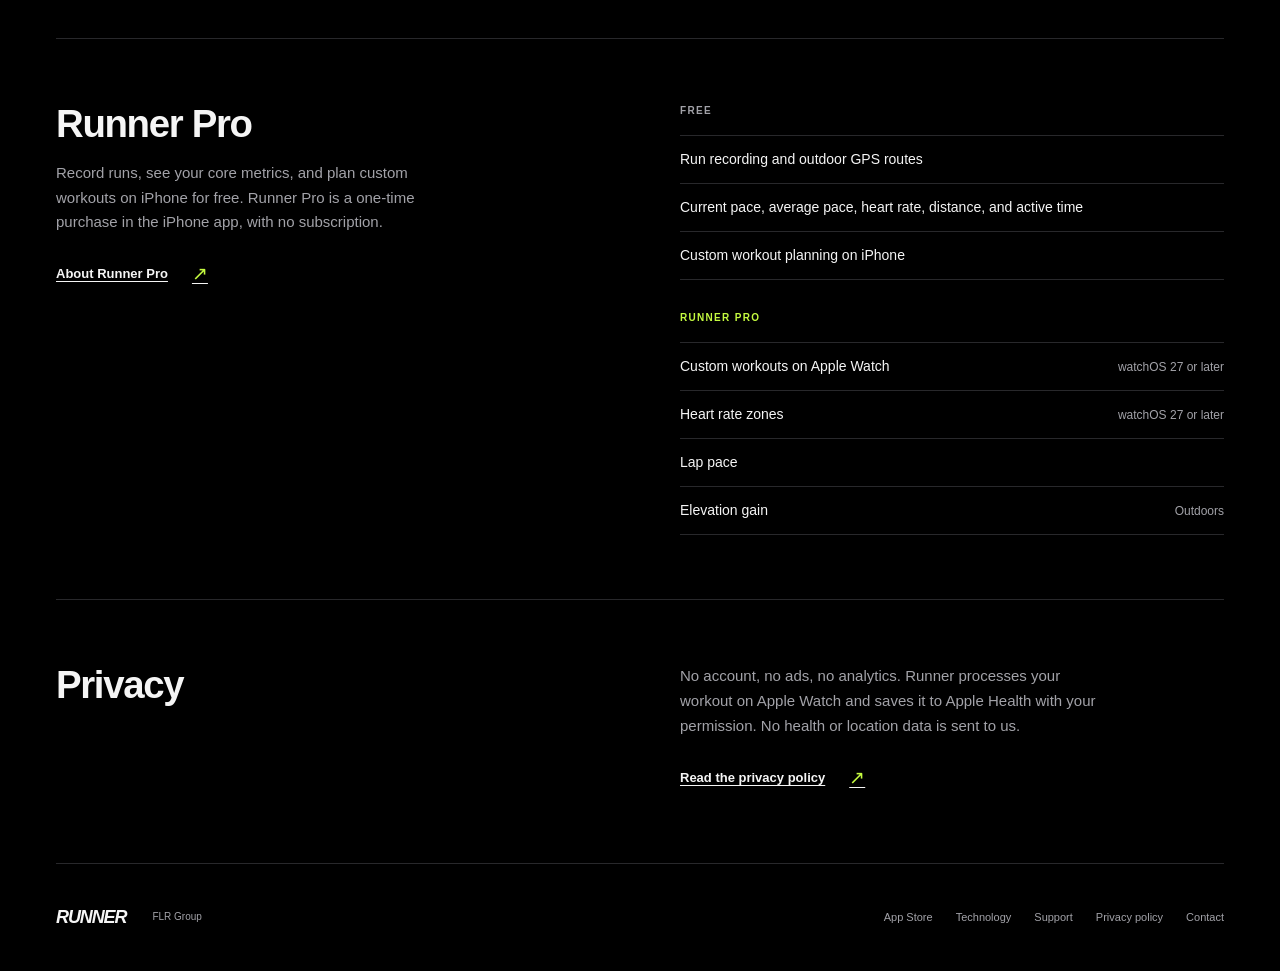
==== commit 47c36fc1: "Add Workouts and Runner Pro to the website" ====
--- a/site/index.html
+++ b/site/index.html
@@ -4,13 +4,13 @@
   <meta charset="utf-8">
   <meta name="viewport" content="width=device-width, initial-scale=1">
   <meta name="theme-color" content="#000000">
-  <meta name="description" content="Runner turns your Apple Watch into a running watch with large, easy-to-read pace, heart rate, distance, and time. Double Tap to switch metrics. Free on the App Store.">
+  <meta name="description" content="Runner puts large, easy-to-read running metrics on Apple Watch. Build custom workouts on iPhone and run them on your watch with Runner Pro.">
   <title>Runner – Running app for Apple Watch with big, clear metrics</title>
   <link rel="canonical" href="https://runner.flrgroup.se/">
   <meta property="og:type" content="website">
   <meta property="og:site_name" content="Runner">
   <meta property="og:title" content="Runner – Running app for Apple Watch with big, clear metrics">
-  <meta property="og:description" content="Runner turns your Apple Watch into a running watch with large, easy-to-read pace, heart rate, distance, and time. Double Tap to switch metrics. Free on the App Store.">
+  <meta property="og:description" content="Runner puts large, easy-to-read running metrics on Apple Watch. Build custom workouts on iPhone and run them on your watch with Runner Pro.">
   <meta property="og:url" content="https://runner.flrgroup.se/">
   <meta property="og:image" content="https://runner.flrgroup.se/assets/social-preview.png">
   <meta property="og:image:width" content="1200">
@@ -20,7 +20,7 @@
   <link rel="icon" type="image/png" href="./assets/app-icon.png">
   <link rel="apple-touch-icon" href="./assets/app-icon.png">
   <link rel="stylesheet" href="./assets/style.css">
-  <script type="application/ld+json">{"@context": "https://schema.org", "@graph": [{"@type": "WebSite", "name": "Runner", "url": "https://runner.flrgroup.se/"}, {"@type": "MobileApplication", "name": "Runner – Running Watch", "alternateName": "Runner", "applicationCategory": "HealthApplication", "operatingSystem": "watchOS 26 or later, iOS 26 or later", "description": "Runner turns your Apple Watch into a running watch with large, easy-to-read pace, heart rate, distance, and time. Double Tap to switch metrics. Free on the App Store.", "url": "https://runner.flrgroup.se/", "installUrl": "https://apps.apple.com/app/runner-running-watch/id6816334642", "image": "https://runner.flrgroup.se/assets/app-icon.png", "screenshot": "https://runner.flrgroup.se/assets/social-preview.png", "offers": {"@type": "Offer", "price": "0", "priceCurrency": "USD"}}]}</script>
+  <script type="application/ld+json">{"@context": "https://schema.org", "@graph": [{"@type": "WebSite", "name": "Runner", "url": "https://runner.flrgroup.se/"}, {"@type": "MobileApplication", "name": "Runner – Running Watch", "alternateName": "Runner", "applicationCategory": "HealthApplication", "operatingSystem": "watchOS 26 or later, iOS 26 or later", "description": "Runner puts large, easy-to-read running metrics on Apple Watch. Build custom workouts on iPhone and run them on your watch with Runner Pro.", "url": "https://runner.flrgroup.se/", "installUrl": "https://apps.apple.com/app/runner-running-watch/id6816334642", "image": "https://runner.flrgroup.se/assets/app-icon.png", "screenshot": "https://runner.flrgroup.se/assets/social-preview.png", "offers": {"@type": "Offer", "price": "0", "priceCurrency": "USD"}}]}</script>
 </head>
 <body>
   <a class="skip-link" href="#main">Skip to content</a>
@@ -45,18 +45,40 @@
       </figure>
     </section>
 
+    <section class="overview wrap section-rule" id="workouts" aria-labelledby="workouts-title">
+      <div class="section-intro">
+        <h2 id="workouts-title">Workouts</h2>
+        <p>Create, save, and preview custom running workouts for free on iPhone. Build intervals with time or distance goals, repeat groups, and optional heart rate zone targets.</p>
+        <p>With Runner Pro, sync your workouts to Apple Watch and follow each step with progress and haptic cues. Requires watchOS 27 or later.</p>
+        <a class="text-link" href="./support/#custom-workouts">Learn how to use Workouts <span aria-hidden="true">↗</span></a>
+      </div>
+      <figure class="workout-example">
+        <figcaption>Example interval workout</figcaption>
+        <ol class="workout-steps" role="list">
+          <li><span>Warm-up</span><span class="yellow">10 min</span></li>
+          <li>
+            <strong>Repeat 4 times</strong>
+            <ol role="list">
+              <li><span>Training <small>Zone 3</small></span><span class="yellow">3 min</span></li>
+              <li><span>Rest</span><span class="yellow">2 min</span></li>
+            </ol>
+          </li>
+        </ol>
+      </figure>
+    </section>
+
     <section class="overview wrap section-rule" id="double-tap" aria-labelledby="double-tap-title">
       <div class="section-intro"><h2 id="double-tap-title">Switch metrics with Double Tap</h2><p>Tap your thumb and index finger together twice to switch the main metric while you run.</p></div>
       <div class="gesture-detail">
         <div class="metric-cycle" aria-label="Cycle between current pace and average pace"><span>PACE</span><span class="cycle-arrow" aria-hidden="true">⇄</span><span>AVG PACE</span></div>
-        <p>Switch between current and average pace for free. All Metrics adds lap pace and, outdoors, elevation gain.</p>
+        <p>Switch between current and average pace for free. Runner Pro adds lap pace and, outdoors, elevation gain.</p>
         <p class="gesture-note">Requires an Apple Watch that supports Double Tap, with Runner’s Cycle main metrics setting turned on.</p>
         <a class="text-link" href="./support/#double-tap">Set up Double Tap <span aria-hidden="true">↗</span></a>
       </div>
     </section>
 
     <section class="overview wrap section-rule" id="heart-rate-zones" aria-labelledby="zones-title">
-      <div class="section-intro"><h2 id="zones-title">Heart rate zones</h2><p>See which zone you are running in at a glance. Included in All Metrics, for Apple Watch with watchOS 27 or later.</p><a class="text-link" href="./support/#heart-rate-zones">About heart rate zones <span aria-hidden="true">↗</span></a></div>
+      <div class="section-intro"><h2 id="zones-title">Heart rate zones</h2><p>See which zone you are running in at a glance. Included in Runner Pro for Apple Watch with watchOS 27 or later.</p><a class="text-link" href="./support/#heart-rate-zones">About heart rate zones <span aria-hidden="true">↗</span></a></div>
       <div class="layout-notes">
         <div><h3>Your zone around the screen</h3><p>A band along the edge of the display shows all five zones. Your current zone fills up as your heart rate climbs through it.</p></div>
         <div><h3>Zones from Apple Health</h3><p>Runner uses the heart rate zones in Apple Health. No extra permissions are needed.</p></div>
@@ -91,14 +113,13 @@
       </div>
     </section>
 
-    <section class="metrics-section wrap section-rule" aria-labelledby="metrics-title">
-      <div class="section-intro"><h2 id="metrics-title">Running metrics</h2><p>Workout recording and the core metrics are free. All Metrics is an optional one-time purchase in the iPhone app.</p><a class="text-link" href="./support/#all-metrics">About All Metrics <span aria-hidden="true">↗</span></a></div>
+    <section class="metrics-section wrap section-rule" id="runner-pro" aria-labelledby="pro-title">
+      <div class="section-intro"><h2 id="pro-title">Runner Pro</h2><p>Record runs, see your core metrics, and plan custom workouts on iPhone for free. Runner Pro is a one-time purchase in the iPhone app, with no subscription.</p><a class="text-link" href="./support/#runner-pro">About Runner Pro <span aria-hidden="true">↗</span></a></div>
       <div class="metric-list">
-        <div class="metric-group-label"><h3>INCLUDED</h3><span>Free</span></div>
-        <ul class="included-metrics"><li><span>Current pace</span><span class="cyan">PACE</span></li><li><span>Average pace</span><span class="cyan">AVG PACE</span></li><li><span>Heart rate</span><span class="pink">BPM</span></li><li><span>Distance</span><span class="lime">KM / MI</span></li><li><span>Active time</span><span>TIME</span></li></ul>
-        <div class="metric-group-label premium-label"><h3>ALL METRICS</h3><span>One-time purchase</span></div>
-        <ul><li><span>Lap pace</span><span class="cyan">LAP PACE</span></li><li><span>Elevation gain <small>Outdoors</small></span><span class="yellow">ALT GAIN</span></li><li><span>Heart rate zones <small>watchOS 27</small></span><span class="pink">ZONES</span></li></ul>
-        <p class="metric-footnote">Includes future premium metrics. No subscription. Purchase and restore on iPhone.</p>
+        <div class="metric-group-label"><h3>FREE</h3></div>
+        <ul role="list"><li>Run recording and outdoor GPS routes</li><li>Current pace, average pace, heart rate, distance, and active time</li><li>Custom workout planning on iPhone</li></ul>
+        <div class="metric-group-label premium-label"><h3>RUNNER PRO</h3></div>
+        <ul role="list"><li>Custom workouts on Apple Watch <small>watchOS 27 or later</small></li><li>Heart rate zones <small>watchOS 27 or later</small></li><li>Lap pace</li><li>Elevation gain <small>Outdoors</small></li></ul>
       </div>
     </section>
 
--- a/site/assets/style.css
+++ b/site/assets/style.css
@@ -81,6 +81,16 @@
 .layout-notes > div:last-child { padding-bottom: 0; }
 .layout-notes h3 { font-size: 18px; font-weight: 650; letter-spacing: -.01em; margin-bottom: 8px; }
 .layout-notes p { color: var(--muted); font-size: 14px; }
+.workout-example figcaption { padding-bottom: 17px; border-bottom: 1px solid var(--line); color: var(--muted); font-size: 13px; }
+.workout-steps, .workout-steps ol { list-style: none; margin: 0; padding: 0; }
+.workout-steps > li { padding-block: 12px; border-bottom: 1px solid var(--line); }
+.workout-steps > li:first-child, .workout-steps ol li { display: flex; justify-content: space-between; align-items: baseline; gap: 16px; }
+.workout-steps { font-size: 14px; }
+.workout-steps strong { font-weight: 650; }
+.workout-steps ol { margin-top: 10px; padding-inline-start: 16px; border-inline-start: 1px solid var(--line); }
+.workout-steps ol li + li { margin-top: 8px; }
+.workout-steps small { margin-inline-start: 6px; color: var(--pink); font-size: 12px; }
+.workout-steps .yellow { font-variant-numeric: tabular-nums; white-space: nowrap; }
 .terrain-grid { display: grid; grid-template-columns: 1fr 1fr; gap: 80px; margin-top: 32px; }
 .terrain-grid article { border-top: 1px solid var(--line); padding-top: 20px; }
 .terrain-grid h3 { font-size: 18px; font-weight: 650; letter-spacing: -.01em; }
@@ -89,16 +99,13 @@
 .lime { color: var(--lime); } .cyan { color: var(--cyan); } .pink { color: var(--pink); } .yellow { color: var(--yellow); }
 .text-link { font-size: 13px; font-weight: 600; display: inline-flex; align-items: center; gap: 24px; min-height: 44px; margin-top: 17px; }
 .text-link span { color: var(--lime); font-size: 19px; font-weight: 400; }
-.metric-group-label { display: flex; justify-content: space-between; gap: 20px; align-items: center; padding-bottom: 17px; border-bottom: 1px solid var(--line); }
+.metric-group-label { padding-bottom: 17px; border-bottom: 1px solid var(--line); }
 .metric-group-label h3 { color: var(--muted); font-size: 10px; letter-spacing: .13em; line-height: 1.5; }
-.metric-group-label > span { color: var(--muted); font-size: 10px; }
 .metric-list ul { list-style: none; padding: 0; margin: 0; }
-.metric-list li { display: flex; justify-content: space-between; align-items: center; gap: 20px; padding-block: 12px; border-bottom: 1px solid var(--line); font-size: 14px; }
-.metric-list li > span:last-child { font-size: 12px; font-weight: 650; }
-.metric-list li small { color: var(--muted); font-size: 10px; margin-left: 5px; }
+.metric-list li { display: flex; flex-wrap: wrap; justify-content: space-between; align-items: baseline; gap: 4px 16px; padding-block: 12px; border-bottom: 1px solid var(--line); font-size: 14px; }
+.metric-list li small { color: var(--muted); font-size: 12px; }
 .premium-label { margin-top: 30px; }
 .premium-label h3 { color: var(--lime); }
-.metric-footnote { color: var(--muted); font-size: 12px; margin-top: 15px; }
 .privacy-callout { display: grid; grid-template-columns: 1fr 1fr; gap: 24px 80px; }
 .privacy-callout > div { max-width: 430px; color: var(--muted); font-size: 15px; }
 .privacy-callout .text-link { color: var(--white); }
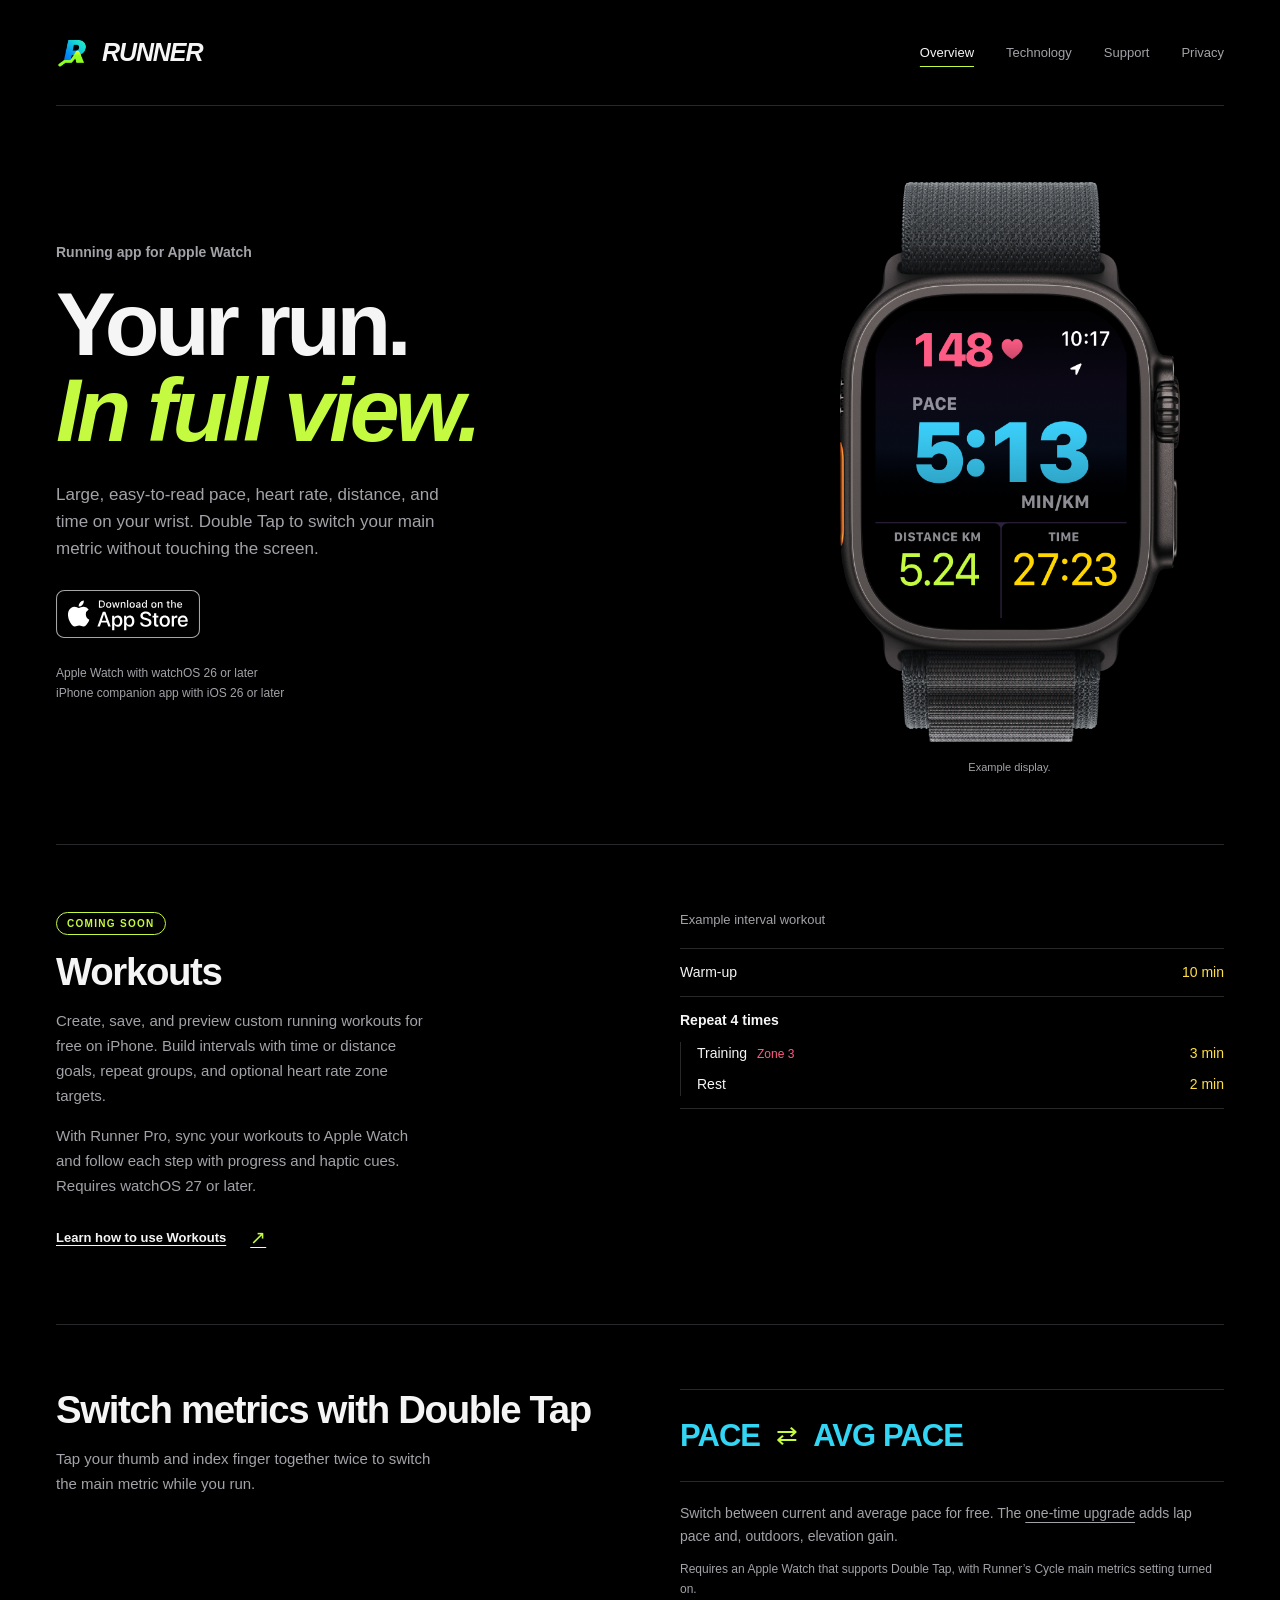
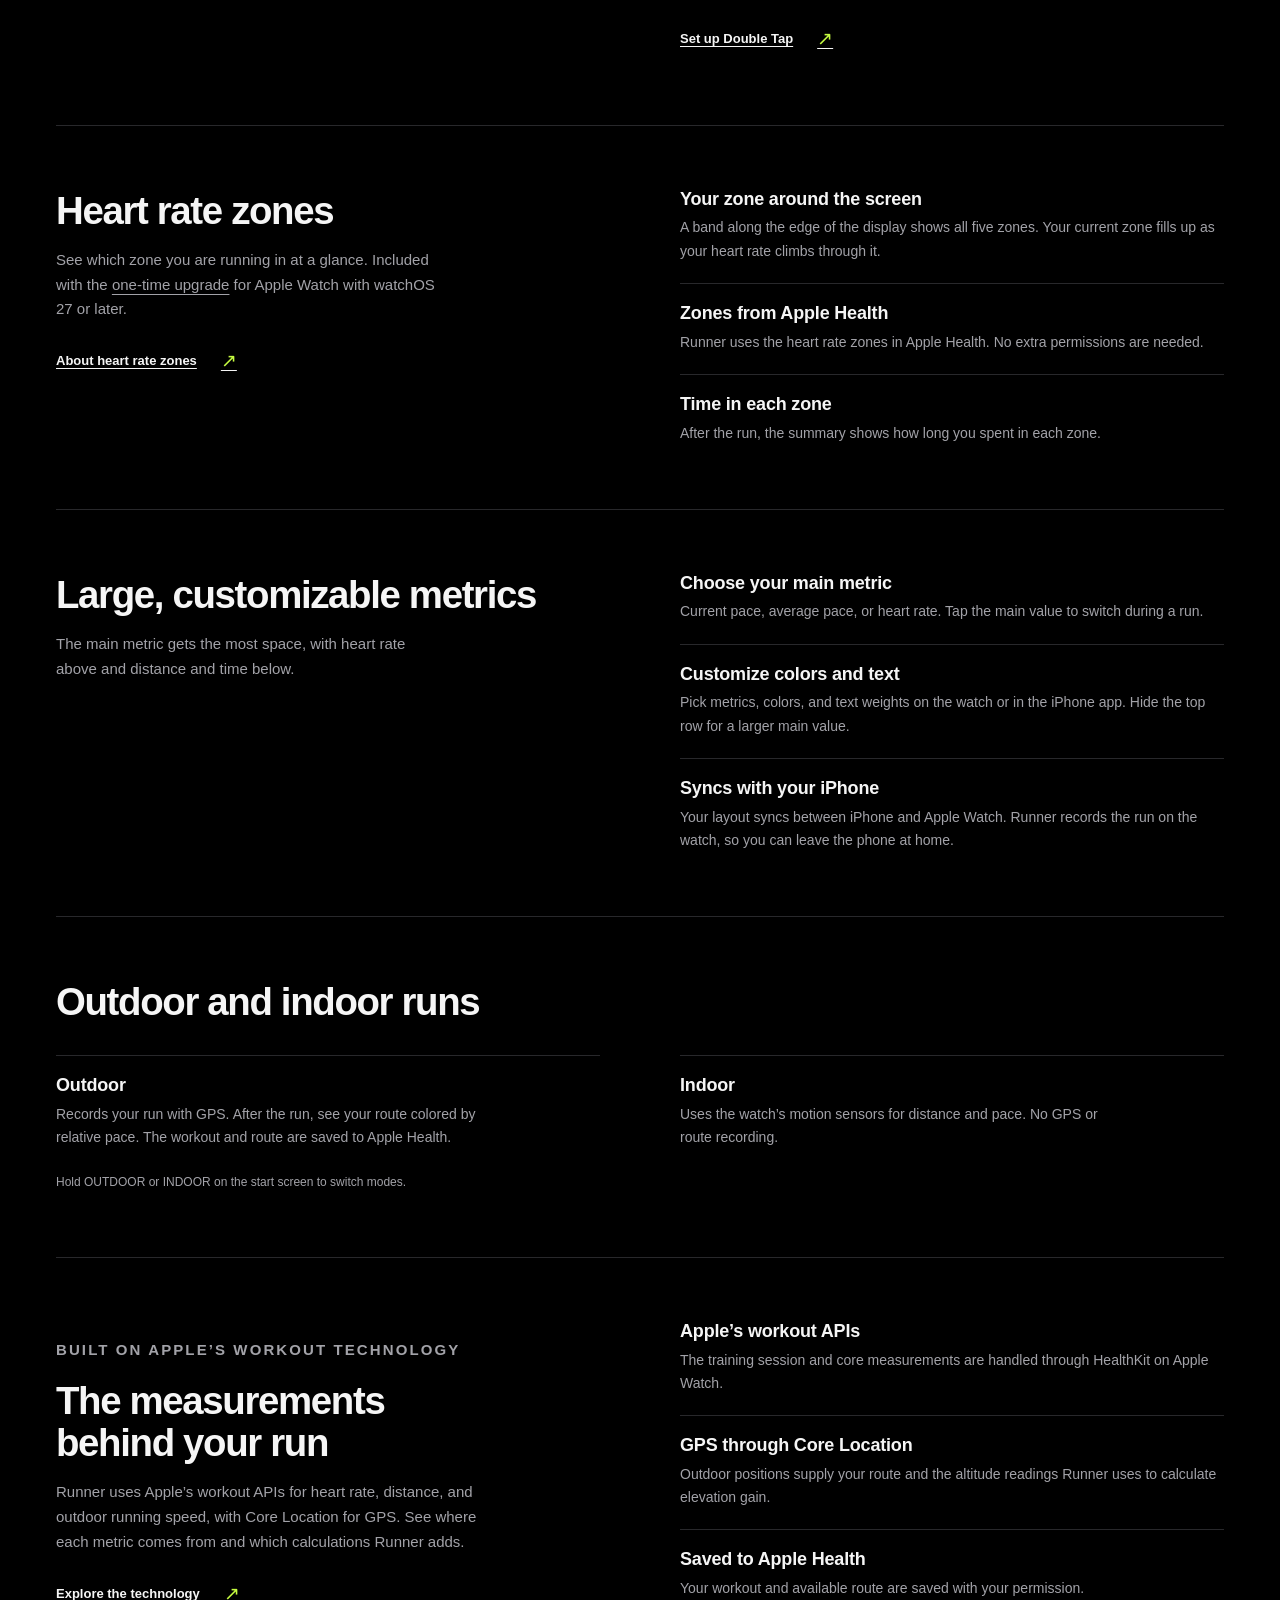
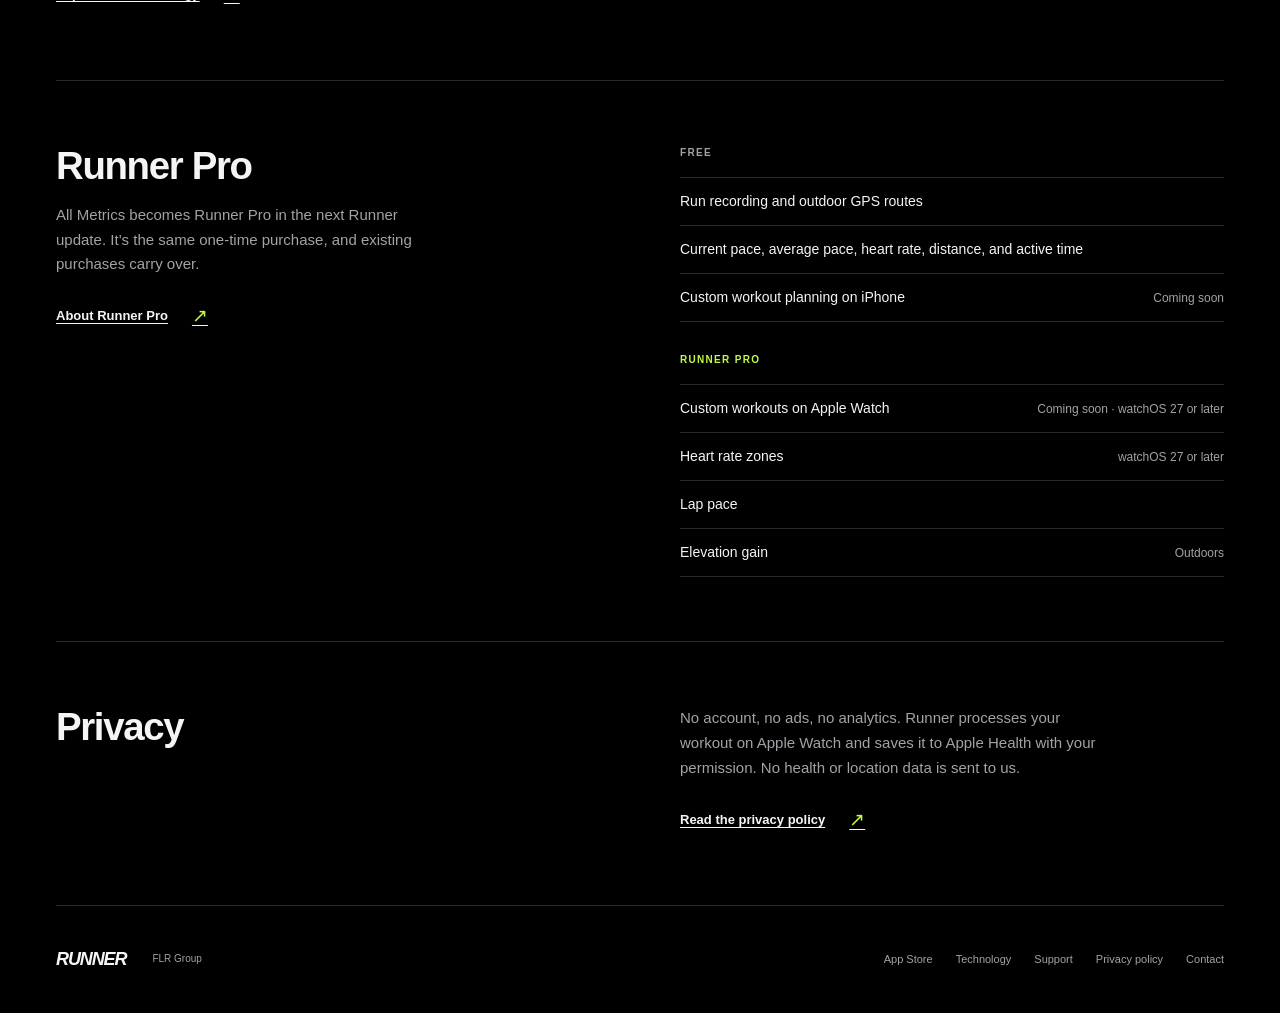
==== commit cc5d8cbd: "Publish Workouts preview ahead of the app release" ====
--- a/site/index.html
+++ b/site/index.html
@@ -4,13 +4,13 @@
   <meta charset="utf-8">
   <meta name="viewport" content="width=device-width, initial-scale=1">
   <meta name="theme-color" content="#000000">
-  <meta name="description" content="Runner puts large, easy-to-read running metrics on Apple Watch. Build custom workouts on iPhone and run them on your watch with Runner Pro.">
+  <meta name="description" content="Runner puts large, easy-to-read running metrics on Apple Watch. Custom workouts on iPhone and Apple Watch are coming in the next update.">
   <title>Runner – Running app for Apple Watch with big, clear metrics</title>
   <link rel="canonical" href="https://runner.flrgroup.se/">
   <meta property="og:type" content="website">
   <meta property="og:site_name" content="Runner">
   <meta property="og:title" content="Runner – Running app for Apple Watch with big, clear metrics">
-  <meta property="og:description" content="Runner puts large, easy-to-read running metrics on Apple Watch. Build custom workouts on iPhone and run them on your watch with Runner Pro.">
+  <meta property="og:description" content="Runner puts large, easy-to-read running metrics on Apple Watch. Custom workouts on iPhone and Apple Watch are coming in the next update.">
   <meta property="og:url" content="https://runner.flrgroup.se/">
   <meta property="og:image" content="https://runner.flrgroup.se/assets/social-preview.png">
   <meta property="og:image:width" content="1200">
@@ -20,7 +20,7 @@
   <link rel="icon" type="image/png" href="./assets/app-icon.png">
   <link rel="apple-touch-icon" href="./assets/app-icon.png">
   <link rel="stylesheet" href="./assets/style.css">
-  <script type="application/ld+json">{"@context": "https://schema.org", "@graph": [{"@type": "WebSite", "name": "Runner", "url": "https://runner.flrgroup.se/"}, {"@type": "MobileApplication", "name": "Runner – Running Watch", "alternateName": "Runner", "applicationCategory": "HealthApplication", "operatingSystem": "watchOS 26 or later, iOS 26 or later", "description": "Runner puts large, easy-to-read running metrics on Apple Watch. Build custom workouts on iPhone and run them on your watch with Runner Pro.", "url": "https://runner.flrgroup.se/", "installUrl": "https://apps.apple.com/app/runner-running-watch/id6816334642", "image": "https://runner.flrgroup.se/assets/app-icon.png", "screenshot": "https://runner.flrgroup.se/assets/social-preview.png", "offers": {"@type": "Offer", "price": "0", "priceCurrency": "USD"}}]}</script>
+  <script type="application/ld+json">{"@context": "https://schema.org", "@graph": [{"@type": "WebSite", "name": "Runner", "url": "https://runner.flrgroup.se/"}, {"@type": "MobileApplication", "name": "Runner – Running Watch", "alternateName": "Runner", "applicationCategory": "HealthApplication", "operatingSystem": "watchOS 26 or later, iOS 26 or later", "description": "Runner puts large, easy-to-read running metrics on Apple Watch. Custom workouts on iPhone and Apple Watch are coming in the next update.", "url": "https://runner.flrgroup.se/", "installUrl": "https://apps.apple.com/app/runner-running-watch/id6816334642", "image": "https://runner.flrgroup.se/assets/app-icon.png", "screenshot": "https://runner.flrgroup.se/assets/social-preview.png", "offers": {"@type": "Offer", "price": "0", "priceCurrency": "USD"}}]}</script>
 </head>
 <body>
   <a class="skip-link" href="#main">Skip to content</a>
@@ -47,6 +47,7 @@
 
     <section class="overview wrap section-rule" id="workouts" aria-labelledby="workouts-title">
       <div class="section-intro">
+        <span class="soon-label">Coming soon</span>
         <h2 id="workouts-title">Workouts</h2>
         <p>Create, save, and preview custom running workouts for free on iPhone. Build intervals with time or distance goals, repeat groups, and optional heart rate zone targets.</p>
         <p>With Runner Pro, sync your workouts to Apple Watch and follow each step with progress and haptic cues. Requires watchOS 27 or later.</p>
@@ -71,14 +72,14 @@
       <div class="section-intro"><h2 id="double-tap-title">Switch metrics with Double Tap</h2><p>Tap your thumb and index finger together twice to switch the main metric while you run.</p></div>
       <div class="gesture-detail">
         <div class="metric-cycle" aria-label="Cycle between current pace and average pace"><span>PACE</span><span class="cycle-arrow" aria-hidden="true">⇄</span><span>AVG PACE</span></div>
-        <p>Switch between current and average pace for free. Runner Pro adds lap pace and, outdoors, elevation gain.</p>
+        <p>Switch between current and average pace for free. The <a href="#runner-pro">one-time upgrade</a> adds lap pace and, outdoors, elevation gain.</p>
         <p class="gesture-note">Requires an Apple Watch that supports Double Tap, with Runner’s Cycle main metrics setting turned on.</p>
         <a class="text-link" href="./support/#double-tap">Set up Double Tap <span aria-hidden="true">↗</span></a>
       </div>
     </section>
 
     <section class="overview wrap section-rule" id="heart-rate-zones" aria-labelledby="zones-title">
-      <div class="section-intro"><h2 id="zones-title">Heart rate zones</h2><p>See which zone you are running in at a glance. Included in Runner Pro for Apple Watch with watchOS 27 or later.</p><a class="text-link" href="./support/#heart-rate-zones">About heart rate zones <span aria-hidden="true">↗</span></a></div>
+      <div class="section-intro"><h2 id="zones-title">Heart rate zones</h2><p>See which zone you are running in at a glance. Included with the <a href="#runner-pro">one-time upgrade</a> for Apple Watch with watchOS 27 or later.</p><a class="text-link" href="./support/#heart-rate-zones">About heart rate zones <span aria-hidden="true">↗</span></a></div>
       <div class="layout-notes">
         <div><h3>Your zone around the screen</h3><p>A band along the edge of the display shows all five zones. Your current zone fills up as your heart rate climbs through it.</p></div>
         <div><h3>Zones from Apple Health</h3><p>Runner uses the heart rate zones in Apple Health. No extra permissions are needed.</p></div>
@@ -114,12 +115,12 @@
     </section>
 
     <section class="metrics-section wrap section-rule" id="runner-pro" aria-labelledby="pro-title">
-      <div class="section-intro"><h2 id="pro-title">Runner Pro</h2><p>Record runs, see your core metrics, and plan custom workouts on iPhone for free. Runner Pro is a one-time purchase in the iPhone app, with no subscription.</p><a class="text-link" href="./support/#runner-pro">About Runner Pro <span aria-hidden="true">↗</span></a></div>
+      <div class="section-intro"><h2 id="pro-title">Runner Pro</h2><p>All Metrics becomes Runner Pro in the next Runner update. It’s the same one-time purchase, and existing purchases carry over.</p><a class="text-link" href="./support/#runner-pro">About Runner Pro <span aria-hidden="true">↗</span></a></div>
       <div class="metric-list">
         <div class="metric-group-label"><h3>FREE</h3></div>
-        <ul role="list"><li>Run recording and outdoor GPS routes</li><li>Current pace, average pace, heart rate, distance, and active time</li><li>Custom workout planning on iPhone</li></ul>
+        <ul role="list"><li>Run recording and outdoor GPS routes</li><li>Current pace, average pace, heart rate, distance, and active time</li><li>Custom workout planning on iPhone <small>Coming soon</small></li></ul>
         <div class="metric-group-label premium-label"><h3>RUNNER PRO</h3></div>
-        <ul role="list"><li>Custom workouts on Apple Watch <small>watchOS 27 or later</small></li><li>Heart rate zones <small>watchOS 27 or later</small></li><li>Lap pace</li><li>Elevation gain <small>Outdoors</small></li></ul>
+        <ul role="list"><li>Custom workouts on Apple Watch <small>Coming soon · watchOS 27 or later</small></li><li>Heart rate zones <small>watchOS 27 or later</small></li><li>Lap pace</li><li>Elevation gain <small>Outdoors</small></li></ul>
       </div>
     </section>
 
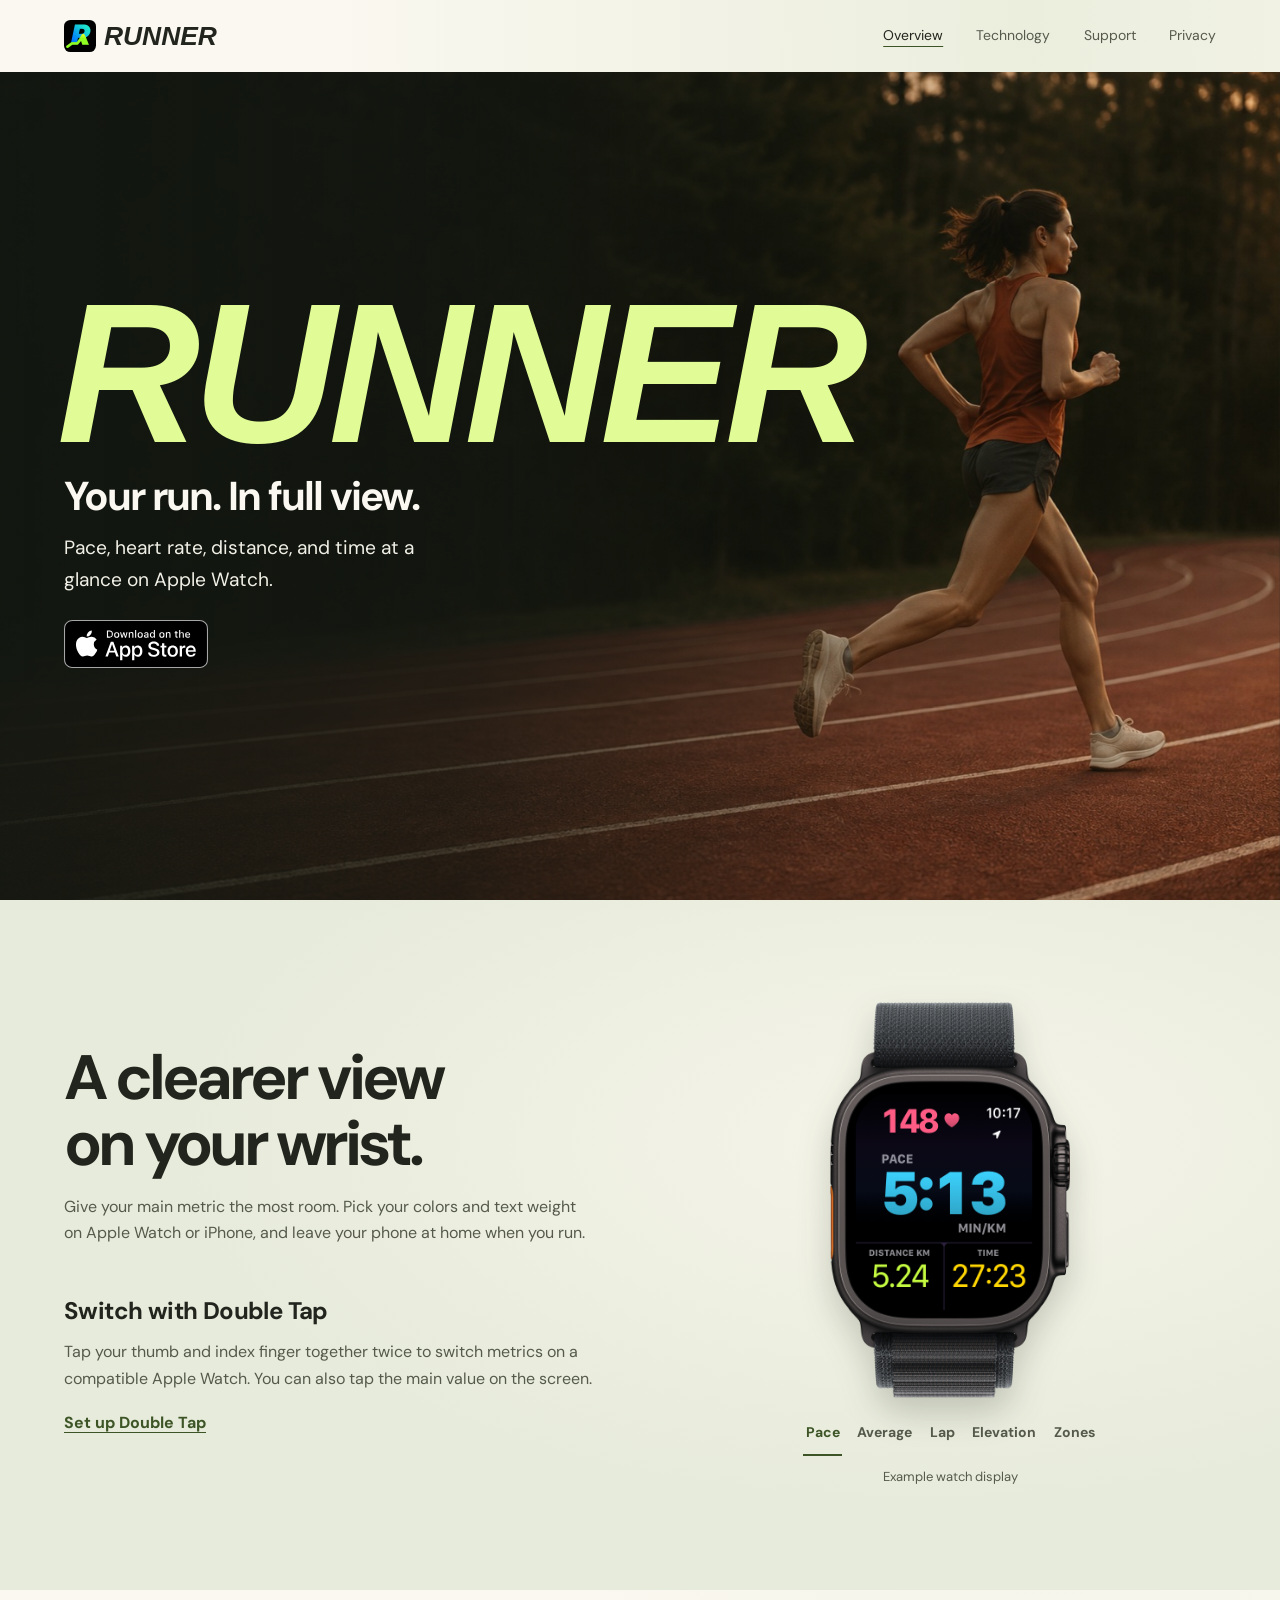
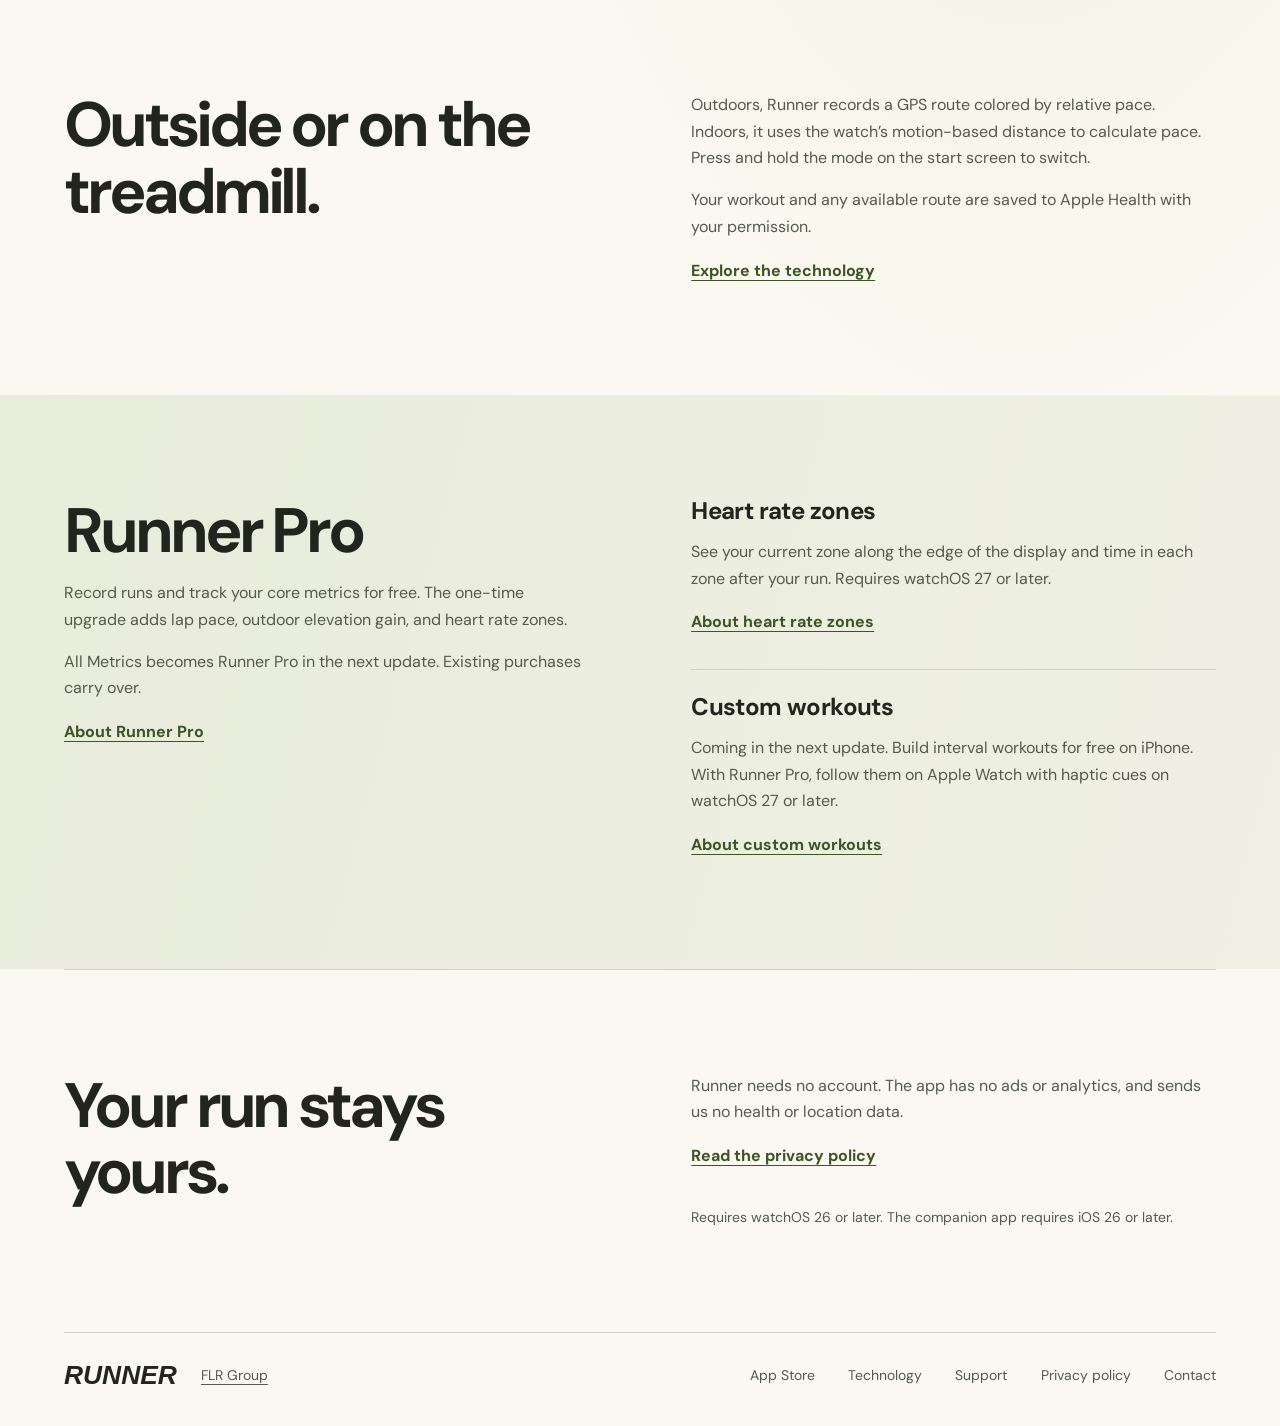
==== commit df64b09f: "Redesign Runner website" ====
--- a/site/index.html
+++ b/site/index.html
@@ -3,7 +3,7 @@
 <head>
   <meta charset="utf-8">
   <meta name="viewport" content="width=device-width, initial-scale=1">
-  <meta name="theme-color" content="#000000">
+  <meta name="theme-color" content="#faf8f0">
   <meta name="description" content="Runner puts large, easy-to-read running metrics on Apple Watch. Custom workouts on iPhone and Apple Watch are coming in the next update.">
   <title>Runner – Running app for Apple Watch with big, clear metrics</title>
   <link rel="canonical" href="https://runner.flrgroup.se/">
@@ -29,104 +29,96 @@
     <nav aria-label="Main navigation"><a href="./" aria-current="page">Overview</a><a href="./technology/">Technology</a><a href="./support/">Support</a><a href="./privacy/">Privacy</a></nav>
   </header>
   <main id="main">
-    <section class="hero wrap" aria-labelledby="hero-title">
-      <div class="hero-copy">
-        <h1 id="hero-title"><span class="hero-kicker">Running app for Apple Watch</span>Your run.<br><em>In full view.</em></h1>
-        <p class="hero-description">Large, easy-to-read pace, heart rate, distance, and time on your wrist. Double Tap to switch your main metric without touching the screen.</p>
+    <section class="hero" aria-labelledby="hero-title">
+      <img class="hero-image" src="./assets/track-runner.jpg" width="1536" height="1024" alt="" fetchpriority="high">
+      <div class="hero-content wrap">
+        <h1 id="hero-title">Runner</h1>
+        <p class="hero-tagline">Your run. In full view.</p>
+        <p class="hero-description">Pace, heart rate, distance, and time at a glance on Apple Watch.</p>
         <a class="app-store-badge" href="https://runner-appstore.per-pontus-sjoberg.workers.dev/"><img src="./assets/app-store-badge.svg" width="144" height="48" alt="Download on the App Store"></a>
-        <p class="compatibility">Apple Watch with watchOS 26 or later<br>iPhone companion app with iOS 26 or later</p>
-      </div>
-      <figure class="product-figure">
-        <div class="watch">
-          <img class="watch-art" src="./assets/watch-artwork.png" width="3000" height="2250" alt="" fetchpriority="high">
-          <div class="watch-screen"><img src="./assets/watch-metrics.png" width="416" height="496" alt="Runner on Apple Watch showing large running metrics: heart rate 148, pace 5:13 per kilometre, distance 5.24 kilometres, and time 27:23. The main metric cycles through pace, average pace, lap pace, and elevation gain, followed by pace with heart rate zones around the screen edge. Example workout data."><img class="watch-screen-alt" src="./assets/watch-average-pace.png" width="416" height="496" alt=""><img class="watch-screen-alt" src="./assets/watch-lap-pace.png" width="416" height="496" alt=""><img class="watch-screen-alt" src="./assets/watch-altitude-gain.png" width="416" height="496" alt=""><img class="watch-screen-alt" src="./assets/watch-heart-rate-zones.png" width="416" height="496" alt=""></div>
-        </div>
-        <figcaption>Example display.</figcaption>
-      </figure>
-    </section>
-
-    <section class="overview wrap section-rule" id="workouts" aria-labelledby="workouts-title">
-      <div class="section-intro">
-        <span class="soon-label">Coming soon</span>
-        <h2 id="workouts-title">Workouts</h2>
-        <p>Create, save, and preview custom running workouts for free on iPhone. Build intervals with time or distance goals, repeat groups, and optional heart rate zone targets.</p>
-        <p>With Runner Pro, sync your workouts to Apple Watch and follow each step with progress and haptic cues. Requires watchOS 27 or later.</p>
-        <a class="text-link" href="./support/#custom-workouts">Learn how to use Workouts <span aria-hidden="true">↗</span></a>
-      </div>
-      <figure class="workout-example">
-        <figcaption>Example interval workout</figcaption>
-        <ol class="workout-steps" role="list">
-          <li><span>Warm-up</span><span class="yellow">10 min</span></li>
-          <li>
-            <strong>Repeat 4 times</strong>
-            <ol role="list">
-              <li><span>Training <small>Zone 3</small></span><span class="yellow">3 min</span></li>
-              <li><span>Rest</span><span class="yellow">2 min</span></li>
-            </ol>
-          </li>
-        </ol>
-      </figure>
-    </section>
-
-    <section class="overview wrap section-rule" id="double-tap" aria-labelledby="double-tap-title">
-      <div class="section-intro"><h2 id="double-tap-title">Switch metrics with Double Tap</h2><p>Tap your thumb and index finger together twice to switch the main metric while you run.</p></div>
-      <div class="gesture-detail">
-        <div class="metric-cycle" aria-label="Cycle between current pace and average pace"><span>PACE</span><span class="cycle-arrow" aria-hidden="true">⇄</span><span>AVG PACE</span></div>
-        <p>Switch between current and average pace for free. The <a href="#runner-pro">one-time upgrade</a> adds lap pace and, outdoors, elevation gain.</p>
-        <p class="gesture-note">Requires an Apple Watch that supports Double Tap, with Runner’s Cycle main metrics setting turned on.</p>
-        <a class="text-link" href="./support/#double-tap">Set up Double Tap <span aria-hidden="true">↗</span></a>
       </div>
     </section>
 
-    <section class="overview wrap section-rule" id="heart-rate-zones" aria-labelledby="zones-title">
-      <div class="section-intro"><h2 id="zones-title">Heart rate zones</h2><p>See which zone you are running in at a glance. Included with the <a href="#runner-pro">one-time upgrade</a> for Apple Watch with watchOS 27 or later.</p><a class="text-link" href="./support/#heart-rate-zones">About heart rate zones <span aria-hidden="true">↗</span></a></div>
-      <div class="layout-notes">
-        <div><h3>Your zone around the screen</h3><p>A band along the edge of the display shows all five zones. Your current zone fills up as your heart rate climbs through it.</p></div>
-        <div><h3>Zones from Apple Health</h3><p>Runner uses the heart rate zones in Apple Health. No extra permissions are needed.</p></div>
-        <div><h3>Time in each zone</h3><p>After the run, the summary shows how long you spent in each zone.</p></div>
+    <section class="watch-section" id="overview" aria-labelledby="overview-title">
+      <div class="wrap watch-layout">
+        <div class="watch-copy">
+          <h2 id="overview-title">A clearer view<br>on your wrist.</h2>
+          <p>Give your main metric the most room. Pick your colors and text weight on Apple Watch or iPhone, and leave your phone at home when you run.</p>
+          <div id="double-tap">
+            <h3>Switch with Double Tap</h3>
+            <p>Tap your thumb and index finger together twice to switch metrics on a compatible Apple Watch. You can also tap the main value on the screen.</p>
+            <a class="text-link" href="./support/#double-tap">Set up Double Tap</a>
+          </div>
+        </div>
+        <figure class="product-figure">
+          <div class="watch-demo" role="group" aria-label="Choose an example watch display">
+            <input class="demo-choice" type="radio" id="demo-pace" name="watch-demo" checked>
+            <input class="demo-choice" type="radio" id="demo-average" name="watch-demo">
+            <input class="demo-choice" type="radio" id="demo-lap" name="watch-demo">
+            <input class="demo-choice" type="radio" id="demo-altitude" name="watch-demo">
+            <input class="demo-choice" type="radio" id="demo-zones" name="watch-demo">
+            <div class="watch">
+              <img class="watch-art" src="./assets/watch-artwork.png" width="3000" height="2250" alt="" loading="lazy">
+              <div class="watch-screen">
+                <img class="screen-pace" src="./assets/watch-metrics.png" width="416" height="496" alt="Example Apple Watch display showing current pace of 5:13 per kilometre." loading="lazy">
+                <img class="screen-average" src="./assets/watch-average-pace.png" width="416" height="496" alt="Example Apple Watch display showing average pace." loading="lazy">
+                <img class="screen-lap" src="./assets/watch-lap-pace.png" width="416" height="496" alt="Example Apple Watch display showing lap pace." loading="lazy">
+                <img class="screen-altitude" src="./assets/watch-altitude-gain.png" width="416" height="496" alt="Example Apple Watch display showing elevation gain." loading="lazy">
+                <img class="screen-zones" src="./assets/watch-heart-rate-zones.png" width="416" height="496" alt="Example Apple Watch display showing heart rate zones along the edge of the screen." loading="lazy">
+              </div>
+            </div>
+            <div class="demo-labels">
+              <label for="demo-pace">Pace</label>
+              <label for="demo-average">Average</label>
+              <label for="demo-lap">Lap</label>
+              <label for="demo-altitude">Elevation</label>
+              <label for="demo-zones">Zones</label>
+            </div>
+          </div>
+          <figcaption>Example watch display</figcaption>
+        </figure>
       </div>
     </section>
 
-    <section class="overview wrap section-rule" id="overview" aria-labelledby="overview-title">
-      <div class="section-intro"><h2 id="overview-title">Large, customizable metrics</h2><p>The main metric gets the most space, with heart rate above and distance and time below.</p></div>
-      <div class="layout-notes">
-        <div><h3>Choose your main metric</h3><p>Current pace, average pace, or heart rate. Tap the main value to switch during a run.</p></div>
-        <div><h3>Customize colors and text</h3><p>Pick metrics, colors, and text weights on the watch or in the iPhone app. Hide the top row for a larger main value.</p></div>
-        <div><h3>Syncs with your iPhone</h3><p>Your layout syncs between iPhone and Apple Watch. Runner records the run on the watch, so you can leave the phone at home.</p></div>
+    <section class="feature-section wrap section-rule" aria-labelledby="terrain-title">
+      <h2 id="terrain-title">Outside or on the treadmill.</h2>
+      <div class="feature-content">
+        <p>Outdoors, Runner records a GPS route colored by relative pace. Indoors, it uses the watch’s motion-based distance to calculate pace. Press and hold the mode on the start screen to switch.</p>
+        <p>Your workout and any available route are saved to Apple Health with your permission.</p>
+        <a class="text-link" href="./technology/">Explore the technology</a>
       </div>
     </section>
 
-    <section class="terrain wrap section-rule" aria-labelledby="terrain-title">
-      <h2 id="terrain-title">Outdoor and indoor runs</h2>
-      <div class="terrain-grid">
-        <article><h3>Outdoor</h3><p>Records your run with GPS. After the run, see your route colored by relative pace. The workout and route are saved to Apple Health.</p></article>
-        <article><h3>Indoor</h3><p>Uses the watch’s motion sensors for distance and pace. No GPS or route recording.</p></article>
-      </div>
-      <p class="terrain-footnote">Hold OUTDOOR or INDOOR on the start screen to switch modes.</p>
-    </section>
-
-    <section class="overview technology-summary wrap section-rule" aria-labelledby="technology-title">
-      <div class="section-intro"><p class="eyebrow">BUILT ON APPLE’S WORKOUT TECHNOLOGY</p><h2 id="technology-title">The measurements<br>behind your run</h2><p>Runner uses Apple’s workout APIs for heart rate, distance, and outdoor running speed, with Core Location for GPS. See where each metric comes from and which calculations Runner adds.</p><a class="text-link" href="./technology/">Explore the technology <span aria-hidden="true">↗</span></a></div>
-      <div class="layout-notes">
-        <div><h3>Apple’s workout APIs</h3><p>The training session and core measurements are handled through HealthKit on Apple Watch.</p></div>
-        <div><h3>GPS through Core Location</h3><p>Outdoor positions supply your route and the altitude readings Runner uses to calculate elevation gain.</p></div>
-        <div><h3>Saved to Apple Health</h3><p>Your workout and available route are saved with your permission.</p></div>
+    <section class="training-section" aria-labelledby="pro-title" id="runner-pro">
+      <div class="wrap feature-section">
+        <div>
+          <h2 id="pro-title">Runner Pro</h2>
+          <p>Record runs and track your core metrics for free. The one-time upgrade adds lap pace, outdoor elevation gain, and heart rate zones.</p>
+          <p>All Metrics becomes Runner Pro in the next update. Existing purchases carry over.</p>
+          <a class="text-link" href="./support/#runner-pro">About Runner Pro</a>
+        </div>
+        <div class="training-details">
+          <div id="heart-rate-zones">
+            <h3>Heart rate zones</h3>
+            <p>See your current zone along the edge of the display and time in each zone after your run. Requires watchOS 27 or later.</p>
+            <a class="text-link" href="./support/#heart-rate-zones">About heart rate zones</a>
+          </div>
+          <div id="workouts">
+            <h3>Custom workouts</h3>
+            <p>Coming in the next update. Build interval workouts for free on iPhone. With Runner Pro, follow them on Apple Watch with haptic cues on watchOS 27 or later.</p>
+            <a class="text-link" href="./support/#custom-workouts">About custom workouts</a>
+          </div>
+        </div>
       </div>
     </section>
 
-    <section class="metrics-section wrap section-rule" id="runner-pro" aria-labelledby="pro-title">
-      <div class="section-intro"><h2 id="pro-title">Runner Pro</h2><p>All Metrics becomes Runner Pro in the next Runner update. It’s the same one-time purchase, and existing purchases carry over.</p><a class="text-link" href="./support/#runner-pro">About Runner Pro <span aria-hidden="true">↗</span></a></div>
-      <div class="metric-list">
-        <div class="metric-group-label"><h3>FREE</h3></div>
-        <ul role="list"><li>Run recording and outdoor GPS routes</li><li>Current pace, average pace, heart rate, distance, and active time</li><li>Custom workout planning on iPhone <small>Coming soon</small></li></ul>
-        <div class="metric-group-label premium-label"><h3>RUNNER PRO</h3></div>
-        <ul role="list"><li>Custom workouts on Apple Watch <small>Coming soon · watchOS 27 or later</small></li><li>Heart rate zones <small>watchOS 27 or later</small></li><li>Lap pace</li><li>Elevation gain <small>Outdoors</small></li></ul>
+    <section class="feature-section wrap section-rule" aria-labelledby="privacy-title">
+      <h2 id="privacy-title">Your run stays yours.</h2>
+      <div class="feature-content">
+        <p>Runner needs no account. The app has no ads or analytics, and sends us no health or location data.</p>
+        <a class="text-link" href="./privacy/">Read the privacy policy</a>
+        <p class="compatibility">Requires watchOS 26 or later. The companion app requires iOS 26 or later.</p>
       </div>
-    </section>
-
-    <section class="privacy-callout wrap section-rule" aria-labelledby="privacy-title">
-      <h2 id="privacy-title">Privacy</h2>
-      <div><p>No account, no ads, no analytics. Runner processes your workout on Apple Watch and saves it to Apple Health with your permission. No health or location data is sent to us.</p><a class="text-link" href="./privacy/">Read the privacy policy <span aria-hidden="true">↗</span></a></div>
     </section>
   </main>
   <footer class="site-footer wrap">
--- a/site/assets/style.css
+++ b/site/assets/style.css
@@ -1,260 +1,428 @@
+@font-face {
+  font-family: "DM Sans";
+  src: url("./fonts/dm-sans.woff2") format("woff2");
+  font-weight: 400 700;
+  font-display: swap;
+}
+
+@font-face {
+  font-family: "Barlow Condensed";
+  src: url("./fonts/barlow-condensed-800-italic.woff2") format("woff2");
+  font-style: italic;
+  font-weight: 800;
+  font-display: swap;
+}
+
 :root {
-  color-scheme: dark;
-  --black: #000;
-  --white: #f5f5f5;
-  --muted: #a2a2a8;
-  --line: #28282b;
-  --lime: #c4fa40;
-  --cyan: #32d5f4;
-  --pink: #ff5c85;
-  --yellow: #ffdf45;
-  font-family: -apple-system, BlinkMacSystemFont, "Helvetica Neue", Arial, sans-serif;
-  font-synthesis: none;
+  color-scheme: light;
+  --paper: #faf8f0;
+  --ink: #22251d;
+  --muted: #555a4c;
+  --line: #d2d2c3;
+  --green: #3d5526;
+  --lime: #e1fc96;
+  --cyan: #126372;
+  --pink: #8b334d;
+  --yellow: #775915;
+  --display: "Barlow Condensed", "Arial Narrow", sans-serif;
+  --gutter: clamp(1.25rem, 5vw, 5rem);
+  --section-space: clamp(3rem, 8vw, 7rem);
+  font-family: "DM Sans", "Trebuchet MS", sans-serif;
+  line-height: 1.65;
   text-rendering: optimizeLegibility;
-  -webkit-font-smoothing: antialiased;
-}
+}
+
 * { box-sizing: border-box; }
-html { scroll-behavior: smooth; scroll-padding-top: 2rem; }
-body { margin: 0; background: var(--black); color: var(--white); line-height: 1.65; }
-::selection { color: var(--black); background: var(--lime); }
+html { scroll-behavior: smooth; scroll-padding-top: 1.5rem; }
+body {
+  margin: 0;
+  color: var(--ink);
+  background: radial-gradient(ellipse at 80% 0, #ebeedd 0, transparent 44rem), var(--paper);
+}
+::selection { color: var(--ink); background: var(--lime); }
 a { color: inherit; text-underline-offset: .25em; }
-a:hover { color: var(--lime); }
-a:focus-visible { outline: 2px solid var(--lime); outline-offset: 6px; }
+a:hover { color: var(--green); }
+:where(a, summary):focus-visible { outline: 2px solid var(--green); outline-offset: 5px; }
 img { display: block; max-width: 100%; height: auto; }
 h1, h2, h3, p, figure { margin: 0; }
-h1, h2, h3 { line-height: 1.05; }
-em { font-style: italic; }
-.wrap { width: min(1240px, calc(100% - 112px)); margin-inline: auto; }
-.skip-link { position: absolute; z-index: 5; top: 8px; left: 12px; padding: 10px 20px; background: var(--lime); color: #000; transform: translateY(-150%); }
-.skip-link:focus { transform: none; color: #000; }
-.site-header { display: flex; align-items: center; justify-content: space-between; min-height: 106px; gap: 24px; border-bottom: 1px solid var(--line); }
-.brand { display: inline-flex; align-items: center; gap: 10px; text-decoration: none; }
-.brand span, .footer-brand { font-size: 25px; font-style: italic; font-weight: 900; letter-spacing: -1.1px; }
-.brand img { width: 36px; height: 36px; }
-.site-header nav { display: flex; gap: 32px; align-items: center; }
-.site-header nav a { font-size: 13px; padding-block: 12px; color: var(--muted); text-decoration: none; }
-.site-header nav a:hover, .site-header nav a[aria-current] { color: var(--white); }
-.site-header nav a[aria-current] { text-decoration: underline; text-decoration-color: var(--lime); text-underline-offset: 9px; }
-.hero { display: grid; grid-template-columns: 1.25fr .75fr; gap: 24px; padding-block: 64px 68px; align-items: center; }
-.hero h1 { font-size: clamp(56px, 7vw, 96px); letter-spacing: -.05em; font-weight: 850; line-height: .95; }
-.hero h1 em { color: var(--lime); }
-.hero-kicker { display: block; margin-bottom: 20px; color: var(--muted); font-size: 14px; font-weight: 600; font-style: normal; letter-spacing: 0; line-height: 1.4; }
-.hero-description { font-size: 17px; color: var(--muted); max-width: 400px; margin-top: 28px; line-height: 1.6; }
-.button { display: inline-flex; align-items: center; justify-content: space-between; gap: 32px; min-height: 50px; padding: 12px 22px; background: var(--lime); color: #000; font-size: 13px; font-weight: 750; text-decoration: none; border-radius: 3px; }
-.button:hover { background: #d4ff72; color: #000; }
-.button span { font-size: 20px; line-height: 1; font-weight: 400; }
-.app-store-badge { display: inline-block; margin-top: 28px; }
-.app-store-badge img { width: auto; height: 48px; }
-.app-store-badge:focus-visible { outline-offset: 4px; }
-.compatibility { margin-top: 16px; color: var(--muted); font-size: 12px; line-height: 1.7; }
-.product-figure { align-self: center; display: flex; flex-direction: column; align-items: center; padding-top: 12px; }
-.watch { position: relative; width: min(100%, 340px); aspect-ratio: 561 / 924; overflow: hidden; }
-.watch .watch-art { position: absolute; width: 534.75936%; max-width: none; height: auto; left: -217.29055%; top: -71.75325%; }
-.watch-screen { position: absolute; left: 9.1%; top: 21.75%; width: 76.65%; height: 56.49%; background: #000; border-radius: 25% / 21%; overflow: hidden; }
-.watch-screen img { position: absolute; left: .93%; top: .77%; width: 98.14%; height: 98.46%; object-fit: fill; border-radius: 24% / 20%; }
-/* Cycles the main metric like Double Tap: pace, avg pace, lap pace, alt gain, then pace with
-   heart rate zones, 4 s each. Each layer fades in over the one below and stays until the next is
-   opaque; the last fades back to pace. */
-.watch-screen-alt { opacity: 0; animation: screen-hold 20s ease-in-out infinite; }
-.watch-screen-alt:nth-child(2) { animation-delay: 4s; }
-.watch-screen-alt:nth-child(3) { animation-delay: 8s; }
-.watch-screen-alt:nth-child(4) { animation-delay: 12s; }
-.watch-screen-alt:nth-child(5) { animation-name: screen-last; animation-delay: 16s; }
-@keyframes screen-hold { 0% { opacity: 0; } 5%, 25% { opacity: 1; } 25.05%, 100% { opacity: 0; } }
-@keyframes screen-last { 0% { opacity: 0; } 5%, 20% { opacity: 1; } 25%, 100% { opacity: 0; } }
-.product-figure figcaption { margin-top: 16px; width: 100%; text-align: center; font-size: 11px; color: var(--muted); }
-.section-rule { border-top: 1px solid var(--line); padding-block: 64px; }
-h2 { font-size: clamp(28px, 3vw, 40px); letter-spacing: -.035em; font-weight: 750; line-height: 1.1; }
-.section-intro > p { color: var(--muted); margin-top: 16px; max-width: 380px; font-size: 15px; }
-.overview, .metrics-section { display: grid; grid-template-columns: 1fr 1fr; gap: 80px; }
-.gesture-detail { min-width: 0; }
-.metric-cycle { display: flex; align-items: center; gap: 16px; padding-block: 20px; border-block: 1px solid var(--line); color: var(--cyan); font-size: clamp(19px, 2.5vw, 31px); font-weight: 800; letter-spacing: -.03em; white-space: nowrap; }
-.cycle-arrow { color: var(--lime); font-size: 26px; font-weight: 400; }
-.gesture-detail > p { margin-top: 20px; color: var(--muted); font-size: 14px; }
-.gesture-detail > .gesture-note { margin-top: 12px; font-size: 12px; }
-/* Marks features that are announced but not yet released. */
-.soon-label { display: inline-block; padding: 3px 10px; border: 1px solid var(--lime); border-radius: 999px; color: var(--lime); font-size: 10px; font-weight: 700; letter-spacing: .13em; text-transform: uppercase; line-height: 1.5; }
-.section-intro .soon-label { margin-bottom: 16px; }
-h3 .soon-label { margin-left: 10px; vertical-align: middle; }
-.layout-notes > div { padding-block: 20px; border-top: 1px solid var(--line); }
-.layout-notes > div:first-child { padding-top: 0; border-top: 0; }
-.layout-notes > div:last-child { padding-bottom: 0; }
-.layout-notes h3 { font-size: 18px; font-weight: 650; letter-spacing: -.01em; margin-bottom: 8px; }
-.layout-notes p { color: var(--muted); font-size: 14px; }
-.workout-example figcaption { padding-bottom: 17px; border-bottom: 1px solid var(--line); color: var(--muted); font-size: 13px; }
-.workout-steps, .workout-steps ol { list-style: none; margin: 0; padding: 0; }
-.workout-steps > li { padding-block: 12px; border-bottom: 1px solid var(--line); }
-.workout-steps > li:first-child, .workout-steps ol li { display: flex; justify-content: space-between; align-items: baseline; gap: 16px; }
-.workout-steps { font-size: 14px; }
-.workout-steps strong { font-weight: 650; }
-.workout-steps ol { margin-top: 10px; padding-inline-start: 16px; border-inline-start: 1px solid var(--line); }
-.workout-steps ol li + li { margin-top: 8px; }
-.workout-steps small { margin-inline-start: 6px; color: var(--pink); font-size: 12px; }
-.workout-steps .yellow { font-variant-numeric: tabular-nums; white-space: nowrap; }
-.terrain-grid { display: grid; grid-template-columns: 1fr 1fr; gap: 80px; margin-top: 32px; }
-.terrain-grid article { border-top: 1px solid var(--line); padding-top: 20px; }
-.terrain-grid h3 { font-size: 18px; font-weight: 650; letter-spacing: -.01em; }
-.terrain-grid p { max-width: 430px; color: var(--muted); font-size: 14px; margin-top: 8px; }
-.terrain-footnote { color: var(--muted); font-size: 12px; margin-top: 24px; }
-.lime { color: var(--lime); } .cyan { color: var(--cyan); } .pink { color: var(--pink); } .yellow { color: var(--yellow); }
-.text-link { font-size: 13px; font-weight: 600; display: inline-flex; align-items: center; gap: 24px; min-height: 44px; margin-top: 17px; }
-.text-link span { color: var(--lime); font-size: 19px; font-weight: 400; }
-.metric-group-label { padding-bottom: 17px; border-bottom: 1px solid var(--line); }
-.metric-group-label h3 { color: var(--muted); font-size: 10px; letter-spacing: .13em; line-height: 1.5; }
-.metric-list ul { list-style: none; padding: 0; margin: 0; }
-.metric-list li { display: flex; flex-wrap: wrap; justify-content: space-between; align-items: baseline; gap: 4px 16px; padding-block: 12px; border-bottom: 1px solid var(--line); font-size: 14px; }
-.metric-list li small { color: var(--muted); font-size: 12px; }
-.premium-label { margin-top: 30px; }
-.premium-label h3 { color: var(--lime); }
-.privacy-callout { display: grid; grid-template-columns: 1fr 1fr; gap: 24px 80px; }
-.privacy-callout > div { max-width: 430px; color: var(--muted); font-size: 15px; }
-.privacy-callout .text-link { color: var(--white); }
-.site-footer { display: grid; grid-template-columns: auto 1fr auto; align-items: center; gap: 18px 26px; border-top: 1px solid var(--line); padding-block: 32px; }
-.footer-brand { font-size: 18px; text-decoration: none; }
-.site-footer p { font-size: 10px; color: var(--muted); }
-.site-footer p a { text-decoration: none; }
-.site-footer nav { display: flex; gap: 23px; }
-.site-footer nav a { font-size: 11px; color: var(--muted); text-decoration: none; padding-block: 12px; }
-.site-footer nav a:hover { color: var(--lime); }
-/* Support and policy use the same type and accents, with a reading column. */
-.document { max-width: 1000px; padding-block: 67px 80px; }
-.document-header h1, .not-found h1 { font-size: clamp(64px, 7.6vw, 100px); font-weight: 800; letter-spacing: -.06em; line-height: .98; margin-block: 24px; }
-.document-lead { color: var(--muted); font-size: 18px; max-width: 570px; line-height: 1.65; }
-.contact-link { display: inline-flex; gap: 25px; align-items: center; color: var(--lime); font-size: clamp(17px, 2.8vw, 25px); margin-top: 24px; min-height: 44px; }
-.contact-note, .policy-date { color: var(--muted); font-size: 11px; margin-top: 9px; }
-.policy-date { margin-top: 25px; }
-.document-toc { display: flex; flex-wrap: wrap; gap: 6px 24px; padding-block: 24px; margin-top: 40px; border-block: 1px solid var(--line); }
-.document-toc a { color: var(--muted); font-size: 12px; padding-block: 6px; }
-.document-toc a:hover { color: var(--lime); }
-.document-content { max-width: 680px; }
-.document-content section { padding-top: 55px; }
-.document-content section + section { border-top: 1px solid var(--line); margin-top: 48px; }
-.document-content h2 { font-size: clamp(28px, 4vw, 39px); margin-top: 17px; margin-bottom: 25px; }
-.document-content h3 { font-size: 19px; font-weight: 650; letter-spacing: -.02em; line-height: 1.35; margin-top: 30px; margin-bottom: 12px; }
-.document-content p { color: #b4b4bb; font-size: 15px; line-height: 1.85; overflow-wrap: anywhere; }
-.document-content p + p { margin-top: 16px; }
-.document-content strong { color: var(--white); font-weight: 600; }
-.document-content a { color: var(--white); }
-.document-content a:hover { color: var(--lime); }
-.not-found { padding-block: 100px; min-height: 65vh; }
-.not-found .button { margin-top: 28px; margin-right: 30px; }
-/* Technology: the diagram stays ordinary, readable HTML without JavaScript. */
-.visually-hidden { position: absolute; width: 1px; height: 1px; padding: 0; margin: -1px; overflow: hidden; clip-path: inset(50%); white-space: nowrap; border: 0; }
-.eyebrow { color: var(--muted); font-size: 10px; font-weight: 650; letter-spacing: .14em; line-height: 1.6; margin-bottom: 18px; }
-.technology-hero { padding-block: 74px 60px; }
-.technology-hero h1 { font-size: clamp(48px, 6.2vw, 84px); font-weight: 850; letter-spacing: -.05em; line-height: 1.02; }
-.technology-hero h1 em { color: var(--lime); }
-.technology-lead { max-width: 720px; color: #b4b4bb; font-size: 18px; margin-top: 28px; }
-.health-compatibility { display: flex; align-items: center; gap: 28px; margin-top: 30px; padding: 15px; }
-.health-compatibility img { width: 180px; height: auto; flex-shrink: 0; }
-.health-compatibility p { max-width: 280px; color: var(--muted); font-size: 12px; }
-.technology-section-heading { display: flex; justify-content: space-between; align-items: end; gap: 32px; margin-bottom: 40px; }
-.technology-section-heading > p { color: var(--muted); font-size: 13px; flex-shrink: 0; }
-.technology-section-heading h2 { max-width: 620px; }
+h1, h2, h3 { line-height: 1.06; }
+h2 { font-size: clamp(2.15rem, 4.9vw, 4.75rem); letter-spacing: -.065em; }
+h3 { font-size: clamp(1.16rem, 2vw, 1.5rem); letter-spacing: -.025em; }
+.wrap { width: min(77.5rem, calc(100% - var(--gutter) * 2)); margin-inline: auto; }
+.visually-hidden, .demo-choice {
+  position: absolute;
+  width: 1px;
+  height: 1px;
+  padding: 0;
+  margin: -1px;
+  overflow: hidden;
+  clip-path: inset(50%);
+  white-space: nowrap;
+  border: 0;
+}
+.skip-link {
+  position: absolute;
+  z-index: 5;
+  inset: .5rem auto auto .75rem;
+  padding: .6rem 1rem;
+  background: var(--lime);
+  color: var(--ink);
+  transform: translateY(-150%);
+}
+.skip-link:focus { transform: none; }
+
+.site-header {
+  display: flex;
+  align-items: center;
+  justify-content: space-between;
+  min-height: 4.5rem;
+  gap: .35rem 2rem;
+}
+.brand { display: inline-flex; align-items: center; gap: .5rem; text-decoration: none; }
+.brand img { width: 2rem; height: 2rem; border-radius: .4rem; }
+.brand span, .footer-brand {
+  font: italic 800 1.65rem/1 var(--display);
+  text-decoration: none;
+}
+.site-header nav, .site-footer nav { display: flex; align-items: center; flex-wrap: wrap; gap: 0 clamp(.8rem, 2.6vw, 2.3rem); }
+.site-header nav a, .site-footer nav a {
+  padding-block: .65rem;
+  color: var(--muted);
+  font-size: .875rem;
+  text-decoration: none;
+}
+.site-header nav a:hover, .site-header nav a[aria-current], .site-footer nav a:hover {
+  color: var(--ink);
+  text-decoration: underline;
+  text-decoration-color: var(--green);
+  text-underline-offset: .4em;
+}
+
+.hero {
+  position: relative;
+  isolation: isolate;
+  display: grid;
+  align-items: center;
+  min-height: max(36rem, calc(100svh - 4.5rem));
+  overflow: hidden;
+  color: var(--paper);
+  background: #242c23;
+}
+.hero-image, .hero::after { position: absolute; inset: 0; width: 100%; height: 100%; }
+.hero-image { z-index: -2; object-fit: cover; object-position: 65% 43%; }
+.hero::after {
+  content: "";
+  z-index: -1;
+  background: linear-gradient(90deg, rgb(19 24 18 / .90), rgb(19 24 18 / .67) 36%, rgb(19 24 18 / .12) 69%, transparent);
+}
+.hero-content { padding-block: 4.5rem; }
+.hero h1 {
+  width: fit-content;
+  padding-inline-end: .09em;
+  color: var(--lime);
+  font: italic 800 clamp(7rem, 15.5vw, 15rem)/.78 var(--display);
+  letter-spacing: -.038em;
+  text-transform: uppercase;
+  margin-inline-start: -.035em;
+}
+.hero-tagline {
+  margin-top: 1.5rem;
+  font-size: clamp(1.55rem, 3.15vw, 3rem);
+  font-weight: 700;
+  letter-spacing: -.05em;
+  line-height: 1.08;
+}
+.hero-description { max-width: 30ch; margin-top: .9rem; color: #f1f0e6; font-size: clamp(1rem, 1.6vw, 1.2rem); }
+.app-store-badge { display: inline-block; margin-top: 1.5rem; transition: transform 180ms ease; }
+.app-store-badge:hover { transform: translateY(-3px); }
+.app-store-badge img { width: auto; height: 3rem; }
+.hero .app-store-badge:focus-visible { outline-color: var(--lime); }
+
+.watch-section {
+  background: radial-gradient(ellipse at 72% 35%, #f5f5e9, transparent 58%), #e7ebdb;
+}
+.watch-layout {
+  display: grid;
+  grid-template-columns: 1fr 1fr;
+  align-items: center;
+  gap: clamp(2rem, 7vw, 7rem);
+  padding-block: var(--section-space);
+}
+.watch-copy p, .feature-section p { max-width: 49ch; margin-top: 1rem; color: var(--muted); }
+.watch-copy > div { margin-top: clamp(1.75rem, 4vw, 3.5rem); }
+.product-figure { text-align: center; }
+.watch-demo { position: relative; }
+.watch {
+  position: relative;
+  width: min(100%, 15rem);
+  aspect-ratio: 561 / 924;
+  margin-inline: auto;
+  overflow: hidden;
+  filter: drop-shadow(0 1rem 1rem rgb(36 42 26 / .21));
+}
+.watch .watch-art {
+  position: absolute;
+  width: 534.75936%;
+  max-width: none;
+  height: auto;
+  left: -217.29055%;
+  top: -71.75325%;
+}
+.watch-screen {
+  position: absolute;
+  left: 9.1%;
+  top: 21.75%;
+  width: 76.65%;
+  height: 56.49%;
+  background: #000;
+  border-radius: 25% / 21%;
+  overflow: hidden;
+}
+.watch-screen img {
+  position: absolute;
+  left: .93%;
+  top: .77%;
+  width: 98.14%;
+  height: 98.46%;
+  object-fit: fill;
+  border-radius: 24% / 20%;
+  visibility: hidden;
+  opacity: 0;
+  transition: opacity 220ms ease;
+}
+#demo-pace:checked ~ .watch .screen-pace,
+#demo-average:checked ~ .watch .screen-average,
+#demo-lap:checked ~ .watch .screen-lap,
+#demo-altitude:checked ~ .watch .screen-altitude,
+#demo-zones:checked ~ .watch .screen-zones { visibility: visible; opacity: 1; }
+
+.demo-labels {
+  display: flex;
+  flex-wrap: wrap;
+  justify-content: center;
+  gap: .125rem .8rem;
+  margin-top: .8rem;
+}
+.demo-labels label {
+  padding: .65rem .15rem;
+  border-bottom: 2px solid transparent;
+  color: var(--muted);
+  cursor: pointer;
+  font-size: .875rem;
+  font-weight: 700;
+  transition: border-color 180ms ease, color 180ms ease;
+}
+.demo-labels label:hover { color: var(--green); border-color: var(--line); }
+#demo-pace:checked ~ .demo-labels [for="demo-pace"],
+#demo-average:checked ~ .demo-labels [for="demo-average"],
+#demo-lap:checked ~ .demo-labels [for="demo-lap"],
+#demo-altitude:checked ~ .demo-labels [for="demo-altitude"],
+#demo-zones:checked ~ .demo-labels [for="demo-zones"] { border-color: var(--green); color: var(--green); }
+#demo-pace:focus-visible ~ .demo-labels [for="demo-pace"],
+#demo-average:focus-visible ~ .demo-labels [for="demo-average"],
+#demo-lap:focus-visible ~ .demo-labels [for="demo-lap"],
+#demo-altitude:focus-visible ~ .demo-labels [for="demo-altitude"],
+#demo-zones:focus-visible ~ .demo-labels [for="demo-zones"] { outline: 2px solid var(--green); outline-offset: 2px; }
+.product-figure figcaption { margin-top: .6rem; color: var(--muted); font-size: .8125rem; }
+
+.feature-section, .overview, .privacy-callout {
+  display: grid;
+  grid-template-columns: 1fr 1fr;
+  align-items: start;
+  gap: 1.5rem clamp(2rem, 8vw, 8rem);
+}
+.feature-section, .section-rule { padding-block: var(--section-space); }
+.section-rule { border-top: 1px solid var(--line); }
+.watch-section + .section-rule { border-top: 0; }
+.feature-content > :first-child { margin-top: 0; }
+.training-section { background: linear-gradient(105deg, #e8ecdb, #eff0e3); }
+.training-details > div + div, .layout-notes > div + div {
+  margin-top: 1.5rem;
+  padding-top: 1.5rem;
+  border-top: 1px solid var(--line);
+}
+.text-link, .contact-link {
+  display: inline-block;
+  width: fit-content;
+  margin-top: .55rem;
+  padding-block: .55rem;
+  color: var(--green);
+  text-decoration: underline;
+  text-decoration-thickness: 1px;
+  font-weight: 700;
+  transition: text-underline-offset 180ms ease;
+}
+.text-link:hover, .contact-link:hover { text-underline-offset: .4em; }
+.compatibility, .feature-section .compatibility { margin-top: 1.75rem; font-size: .875rem; }
+
+.site-footer {
+  display: grid;
+  grid-template-columns: auto 1fr auto;
+  align-items: center;
+  gap: 1rem 1.5rem;
+  padding-block: 1.5rem 2rem;
+  border-top: 1px solid var(--line);
+}
+.site-footer p { color: var(--muted); font-size: .875rem; }
+.site-footer nav a { padding-block: .45rem; }
+
+.document, .not-found { min-height: 65vh; padding-block: var(--section-space); }
+.document { max-width: 56rem; }
+.document-header h1, .not-found h1, .technology-hero h1 {
+  font-size: clamp(3.1rem, 8vw, 7.5rem);
+  letter-spacing: -.07em;
+}
+.document-lead, .technology-lead {
+  max-width: 59ch;
+  margin-top: 1.25rem;
+  color: var(--muted);
+  font-size: clamp(1rem, 2vw, 1.2rem);
+}
+.contact-link { margin-top: 1rem; font-size: clamp(1rem, 4vw, 1.45rem); overflow-wrap: anywhere; }
+.contact-note, .policy-date { color: var(--muted); font-size: .875rem; }
+.policy-date { margin-top: 1rem; }
+.document-toc {
+  display: flex;
+  flex-wrap: wrap;
+  gap: .25rem 1.5rem;
+  padding-block: 1.125rem;
+  margin-top: 2rem;
+  border-block: 1px solid var(--line);
+}
+.document-toc a { color: var(--green); padding-block: .3rem; }
+.document-content { max-width: 68ch; }
+.document-content section { padding-top: 2.5rem; }
+.document-content section + section { margin-top: 2.5rem; border-top: 1px solid var(--line); }
+.document-content h2, .technology-section-heading h2, .technology-cta h2 { font-size: clamp(2rem, 4.6vw, 3.5rem); }
+.document-content h2 { margin-bottom: 1rem; }
+.document-content h3 { margin-top: 1.5rem; margin-bottom: .6rem; }
+.document-content p, .document-content li { color: var(--muted); overflow-wrap: anywhere; }
+.document-content p + p { margin-top: .9rem; }
+.document-content strong { color: var(--ink); }
+.document-content a { color: var(--green); }
+.soon-label { display: inline-block; margin-inline-start: .5rem; color: var(--green); font-size: .875rem; font-weight: 700; }
+.button {
+  display: inline-block;
+  margin-right: 1rem;
+  margin-top: 1.5rem;
+  padding: .65rem 1.25rem;
+  background: var(--green);
+  color: var(--paper);
+  font-weight: 700;
+  text-decoration: none;
+}
+.button:hover { background: var(--ink); color: var(--paper); }
+
+.technology-hero { padding-block: var(--section-space); }
+.technology-hero h1 em { color: var(--green); font-style: normal; }
+.eyebrow { margin-bottom: .75rem; color: var(--green); font-size: .875rem; font-weight: 700; letter-spacing: .06em; }
+.health-compatibility { display: flex; align-items: center; gap: 1.75rem; margin-top: 1.5rem; }
+.health-compatibility img { width: 11.25rem; flex-shrink: 0; }
+.health-compatibility p { max-width: 36ch; color: var(--muted); font-size: .875rem; }
+.technology-section-heading { margin-bottom: 2.5rem; }
+.technology-section-heading > p, .section-intro > p, .layout-notes p { color: var(--muted); margin-top: .75rem; }
+.section-intro > .eyebrow { color: var(--green); margin-top: 0; }
+.lime { color: var(--green); }
+.cyan { color: var(--cyan); }
+.pink { color: var(--pink); }
+.yellow { color: var(--yellow); }
+
+/* Technology diagram and metric sources. */
 .flow-stages, .flow-apis { list-style: none; padding: 0; margin: 0; }
 .flow-stages { display: grid; grid-template-columns: .95fr 1.5fr 1.05fr 1fr; align-items: center; gap: 40px; }
 .flow-stages > li, .flow-apis > li { min-width: 0; position: relative; }
-.flow-node { border: 1px solid var(--line); padding: 24px 20px; background: #090909; }
-.tech-icon { display: block; width: 42px; height: 42px; margin-bottom: 25px; }
-.flow-node .flow-label { font-size: 9px; font-weight: 650; letter-spacing: .09em; color: var(--muted); margin-bottom: 12px; }
+.flow-node { border-top: 1px solid var(--line); padding: 20px 0; }
+.tech-icon { display: block; width: 42px; height: 36px; margin-bottom: 12px; }
+.flow-node .flow-label { font-size: .8125rem; font-weight: 650; letter-spacing: .09em; color: var(--muted); margin-bottom: 12px; }
 .flow-node h3 { font-size: 21px; font-weight: 700; letter-spacing: -.025em; line-height: 1.2; margin-bottom: 12px; }
-.flow-node > p { color: #b4b4bb; font-size: 13px; line-height: 1.7; }
-.flow-node > .flow-api-name { color: var(--muted); font-size: 10px; margin-top: 16px; overflow-wrap: anywhere; }
-.flow-node > .flow-node-note { color: var(--muted); font-size: 11px; margin-top: 16px; }
-.flow-runner { border-color: #607826; }
+.flow-node > p { color: var(--muted); font-size: .9375rem; line-height: 1.7; }
+.flow-node > .flow-api-name { color: var(--muted); font-size: .8125rem; margin-top: 16px; overflow-wrap: anywhere; }
+.flow-node > .flow-node-note { color: var(--muted); font-size: .875rem; margin-top: 16px; }
+.flow-runner { border-color: var(--green); }
 .flow-apis { display: grid; gap: 16px; grid-auto-rows: 1fr; }
 .flow-healthkit { border-top-color: var(--pink); }
 .flow-location { border-top-color: var(--cyan); }
 /* Branch rails link both APIs to the sensor and display stages. */
-.flow-branches::before, .flow-branches::after { content: ""; position: absolute; top: calc(25% - 4px); bottom: calc(25% - 4px); width: 20px; border-block: 1px solid #555; }
-.flow-branches::before { left: -20px; border-left: 1px solid #555; }
-.flow-branches::after { right: -20px; border-right: 1px solid #555; }
+.flow-branches::before, .flow-branches::after { content: ""; position: absolute; top: calc(25% - 4px); bottom: calc(25% - 4px); width: 20px; border-block: 1px solid var(--line); }
+.flow-branches::before { left: -20px; border-left: 1px solid var(--line); }
+.flow-branches::after { right: -20px; border-right: 1px solid var(--line); }
 .flow-watch::after, .flow-runner::after { content: "→"; position: absolute; top: calc(50% - 16px); right: -40px; width: 40px; text-align: center; color: var(--muted); font-size: 22px; line-height: 32px; }
 .flow-watch::after { width: 20px; right: -20px; }
-.flow-runner::before { content: ""; position: absolute; width: 20px; height: 1px; left: -20px; top: 50%; background: #555; }
-.workout-flow figcaption { max-width: 720px; margin-top: 28px; font-size: 12px; color: var(--muted); }
-.metric-sources { width: 100%; border-collapse: collapse; text-align: left; font-size: 14px; }
+.flow-runner::before { content: ""; position: absolute; width: 20px; height: 1px; left: -20px; top: 50%; background: var(--line); }
+.workout-flow figcaption { max-width: 720px; margin-top: 28px; font-size: .875rem; color: var(--muted); }
+.metric-sources { width: 100%; border-collapse: collapse; text-align: left; font-size: 1rem; }
 .metric-sources th, .metric-sources td { padding: 22px 0; border-bottom: 1px solid var(--line); vertical-align: top; }
-.metric-sources thead th { color: var(--muted); font-size: 10px; font-weight: 600; letter-spacing: .1em; text-transform: uppercase; padding-top: 0; }
+.metric-sources thead th { color: var(--muted); font-size: .8125rem; font-weight: 600; letter-spacing: .1em; text-transform: uppercase; padding-top: 0; }
 .metric-sources tbody th { width: 34%; padding-right: 32px; font-weight: 600; }
-.metric-sources tbody th > span { display: block; font-size: 10px; font-weight: 600; letter-spacing: .04em; margin-top: 6px; }
+.metric-sources tbody th > span { display: block; font-size: .8125rem; font-weight: 600; letter-spacing: .04em; margin-top: 6px; }
 .source-separator { color: var(--muted); }
-.metric-sources td { color: #b4b4bb; max-width: 640px; }
-.technology-note { color: var(--muted); font-size: 12px; margin-top: 22px; }
-.technology-note a { color: var(--white); }
+.metric-sources td { color: var(--muted); max-width: 640px; }
+.technology-note { color: var(--muted); font-size: .875rem; margin-top: 22px; }
+.technology-note a { color: var(--ink); }
 .technology-cta { display: flex; align-items: center; justify-content: space-between; gap: 24px; }
-.technology-cta p { margin-top: 16px; color: var(--muted); font-size: 14px; }
+.technology-cta p { margin-top: 16px; color: var(--muted); font-size: 1rem; }
 .technology-cta .app-store-badge { margin: 0; flex-shrink: 0; }
-.technology-references { padding-bottom: 40px; font-size: 11px; color: var(--muted); }
-.technology-references p + p { margin-top: 16px; font-size: 10px; max-width: 760px; }
-.technology-summary .section-intro > p { max-width: 430px; }
+.technology-references { padding-bottom: 40px; font-size: .875rem; color: var(--muted); }
+.technology-references p + p { margin-top: 16px; font-size: .8125rem; max-width: 760px; }
 @media (max-width: 1100px) {
   .technology-section-heading { display: block; }
   .technology-section-heading > p { margin-top: 18px; }
   .flow-stages { grid-template-columns: 1fr; gap: 40px; }
-  .flow-node { padding: 26px; }
   .flow-apis { grid-template-columns: 1fr 1fr; }
-  .flow-branches::before, .flow-branches::after { left: calc(25% - 4px); right: calc(25% - 4px); width: auto; height: 20px; border: 1px solid #555; }
+  .flow-branches::before, .flow-branches::after { left: calc(25% - 4px); right: calc(25% - 4px); width: auto; height: 20px; border: 1px solid var(--line); }
   .flow-branches::before { top: -20px; bottom: auto; border-bottom: 0; }
   .flow-branches::after { bottom: -20px; top: auto; border-top: 0; }
   .flow-watch::after, .flow-runner::after { content: "↓"; top: auto; bottom: -40px; right: auto; left: calc(50% - 16px); width: 32px; height: 40px; line-height: 40px; }
   .flow-watch::after { bottom: -20px; height: 20px; line-height: 20px; }
   .flow-runner::before { width: 1px; height: 20px; left: 50%; top: -20px; }
 }
-@media (min-width: 1500px) { .hero { min-height: 790px; } .watch { width: 370px; } }
-@media (max-width: 1000px) {
-  .wrap { width: calc(100% - 64px); }
-  .hero { grid-template-columns: 1.1fr .9fr; padding-top: 50px; }
-  .watch { width: min(100%, 300px); }
-  .overview, .metrics-section, .privacy-callout, .terrain-grid { column-gap: 48px; }
+@media (max-width: 850px) {
   .site-footer { grid-template-columns: auto 1fr; }
   .site-footer nav { grid-column: 1 / -1; }
 }
+
 @media (max-width: 650px) {
-  .wrap { width: calc(100% - 40px); }
-  .site-header { min-height: 84px; gap: 8px; flex-direction: column; align-items: start; padding-top: 18px; padding-bottom: 6px; }
-  .brand { gap: 5px; }
-  .brand span { font-size: 20px; }
-  .brand img { width: 28px; height: 28px; }
-  .site-header nav { gap: 24px; flex-wrap: wrap; }
-  .site-header nav a { font-size: 11px; }
-  .hero { grid-template-columns: 1fr; padding-block: 43px 45px; gap: 35px; }
-  .hero h1 { font-size: clamp(52px, 14vw, 72px); }
-  .hero-description { margin-top: 20px; font-size: 16px; }
-  .app-store-badge { margin-top: 20px; }
-  .product-figure { padding-top: 0; }
-  .watch { width: 260px; }
-  .section-rule { padding-block: 44px; }
-  .overview, .metrics-section, .privacy-callout { grid-template-columns: 1fr; gap: 24px; }
-  h2 { font-size: 30px; }
-  .terrain-grid { grid-template-columns: 1fr; gap: 24px; margin-top: 24px; }
-  .terrain-grid p { max-width: 440px; }
-  .site-footer { padding-block: 27px; gap: 14px 20px; }
-  .site-footer p { text-align: right; }
-  .site-footer nav { gap: 8px 24px; flex-wrap: wrap; }
-  .document { padding-top: 43px; padding-bottom: 55px; }
-  .document-header h1 { font-size: clamp(60px, 15vw, 82px); }
-  .document-lead { font-size: 16px; }
-  .document-toc { margin-top: 30px; padding-block: 16px; gap: 4px 21px; }
-  .document-content section { padding-top: 38px; }
-  .document-content section + section { margin-top: 36px; }
-  .document-content h2 { font-size: 33px; }
-  .not-found { padding-block: 60px; }
-  .technology-hero { padding-block: 44px; }
-  .technology-hero h1 { font-size: clamp(38px, 8.8vw, 57px); }
-  .technology-lead { font-size: 16px; margin-top: 24px; }
-  .health-compatibility { flex-direction: column; align-items: start; gap: 26px; margin-top: 20px; }
-  .health-compatibility p { max-width: 310px; }
-  .technology-section-heading { margin-bottom: 32px; }
+  .site-header { padding-top: .75rem; align-items: start; flex-direction: column; justify-content: center; }
+  .site-header nav a { padding-block: .5rem .65rem; }
+  .hero { align-items: end; min-height: max(32rem, calc(100svh - 5.25rem)); }
+  .hero-image { object-position: 90% center; }
+  .hero::after {
+    background: linear-gradient(0deg, rgb(19 24 18 / .97), rgb(19 24 18 / .78) 29%, rgb(19 24 18 / .07) 76%);
+  }
+  .hero-content { padding-block: 8rem 2.4rem; }
+  .hero h1 { font-size: clamp(5.2rem, 22vw, 8.5rem); }
+  .hero-tagline { margin-top: .85rem; }
+  .hero-description { margin-top: .55rem; }
+  .watch-layout, .feature-section, .overview, .privacy-callout { grid-template-columns: 1fr; }
+  .watch { width: min(100%, 12rem); }
+  .health-compatibility { align-items: start; flex-direction: column; }
   .flow-apis { grid-template-columns: 1fr; grid-auto-rows: auto; }
-  .flow-branches { border-left: 1px solid #555; padding-left: 20px; }
+  .flow-branches { border-left: 1px solid var(--line); padding-left: 20px; }
   .flow-branches::before, .flow-branches::after { left: -1px; right: auto; width: calc(50% + 1px); height: 20px; border: 0; }
-  .flow-branches::before { border-top: 1px solid #555; border-left: 1px solid #555; }
-  .flow-branches::after { border-bottom: 1px solid #555; border-left: 1px solid #555; }
-  .flow-node { padding: 24px; }
-  .metric-sources { font-size: 13px; }
-  .metric-sources tbody th { width: 35%; padding-right: 18px; }
-  .metric-sources th, .metric-sources td { padding-block: 18px; }
+  .flow-branches::before { border-top: 1px solid var(--line); border-left: 1px solid var(--line); }
+  .flow-branches::after { border-bottom: 1px solid var(--line); border-left: 1px solid var(--line); }
+  .metric-sources { font-size: .9375rem; }
+  .metric-sources tbody th { width: 35%; padding-right: .75rem; }
+  .metric-sources th, .metric-sources td { padding-block: 1rem; }
   .technology-cta { align-items: start; flex-direction: column; }
 }
-@media (prefers-reduced-motion: reduce) { html { scroll-behavior: auto; } .watch-screen-alt { display: none; } }
+
+@media (prefers-reduced-motion: no-preference) {
+  .hero-image { animation: settle .95s ease-out both; }
+  .hero-content { animation: arrive .55s .1s ease-out both; }
+}
+
+@keyframes settle {
+  from { transform: scale(1.035); }
+  to { transform: scale(1); }
+}
+@keyframes arrive {
+  from { opacity: 0; transform: translateY(.75rem); }
+  to { opacity: 1; transform: translateY(0); }
+}
+
+@media (prefers-reduced-motion: reduce) {
+  html { scroll-behavior: auto; }
+  .app-store-badge, .watch-screen img, .demo-labels label, .text-link, .contact-link { transition: none; }
+  .app-store-badge:hover { transform: none; }
+}
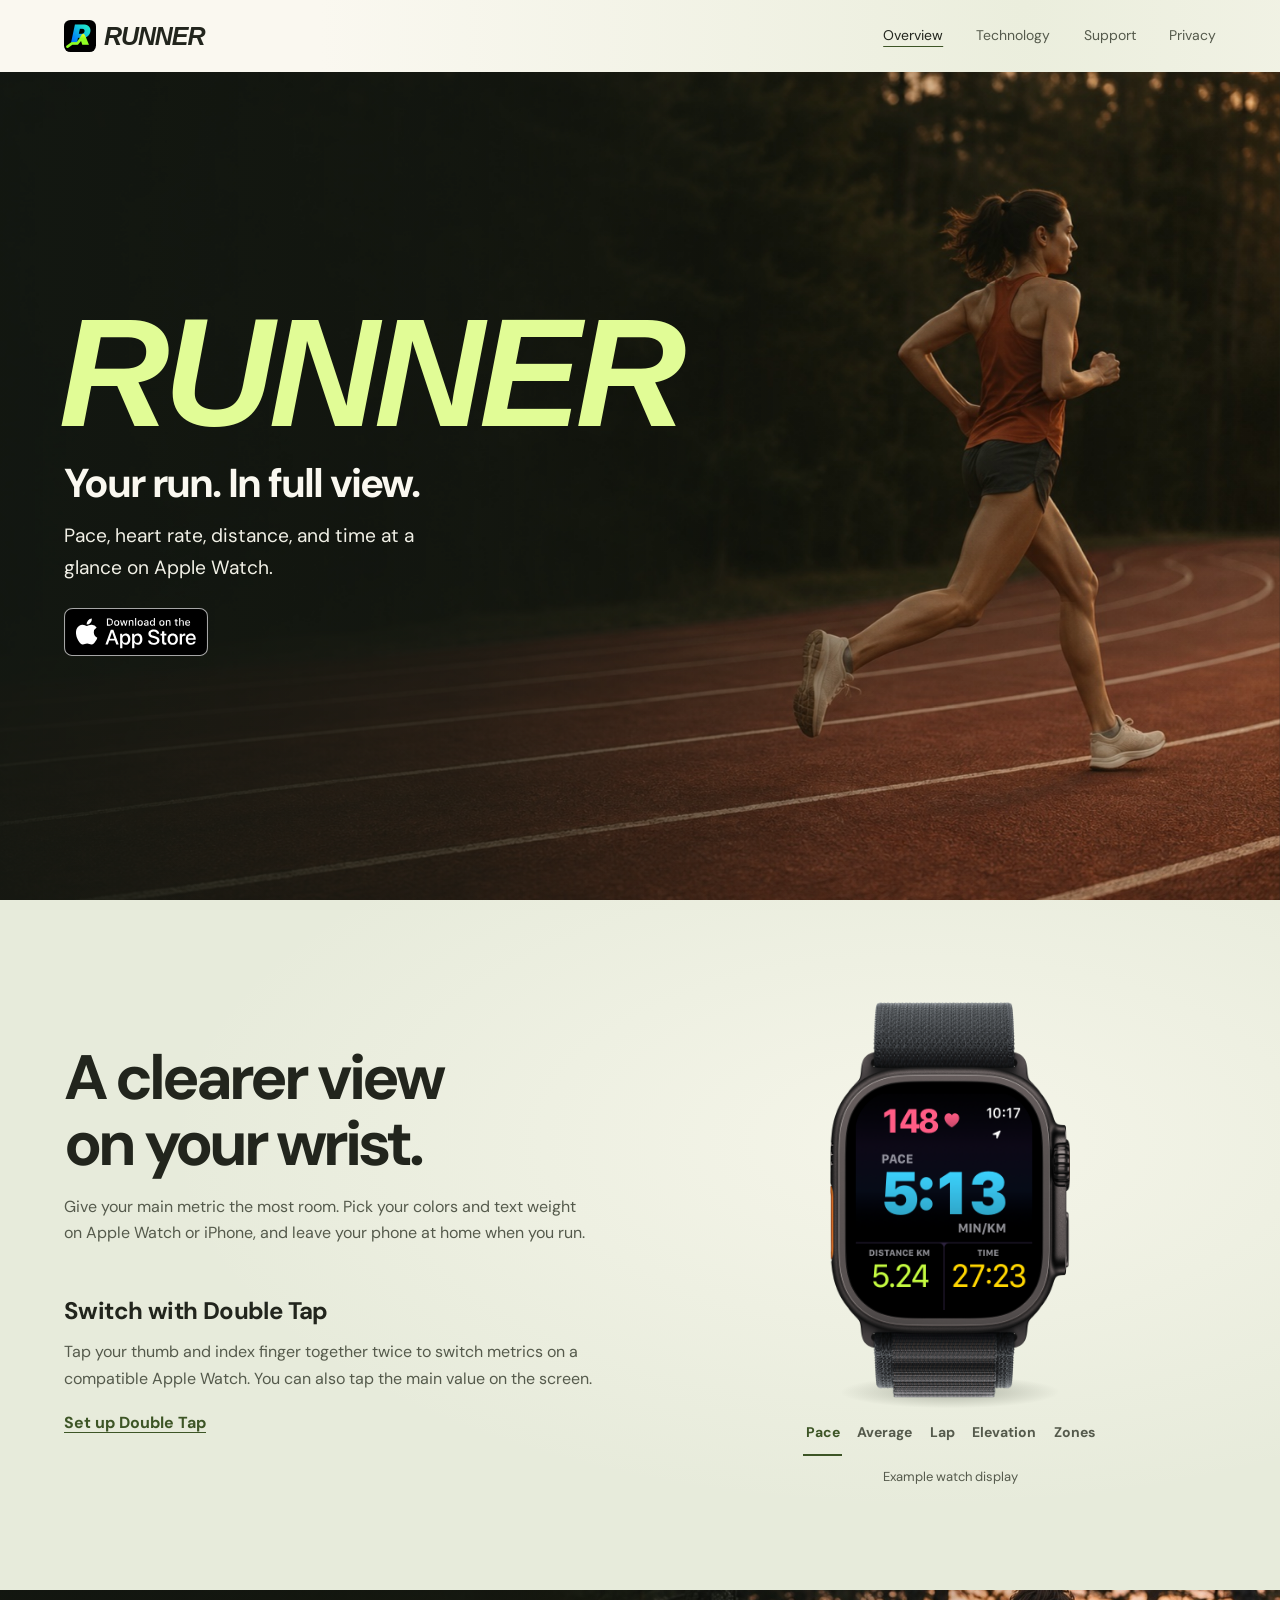
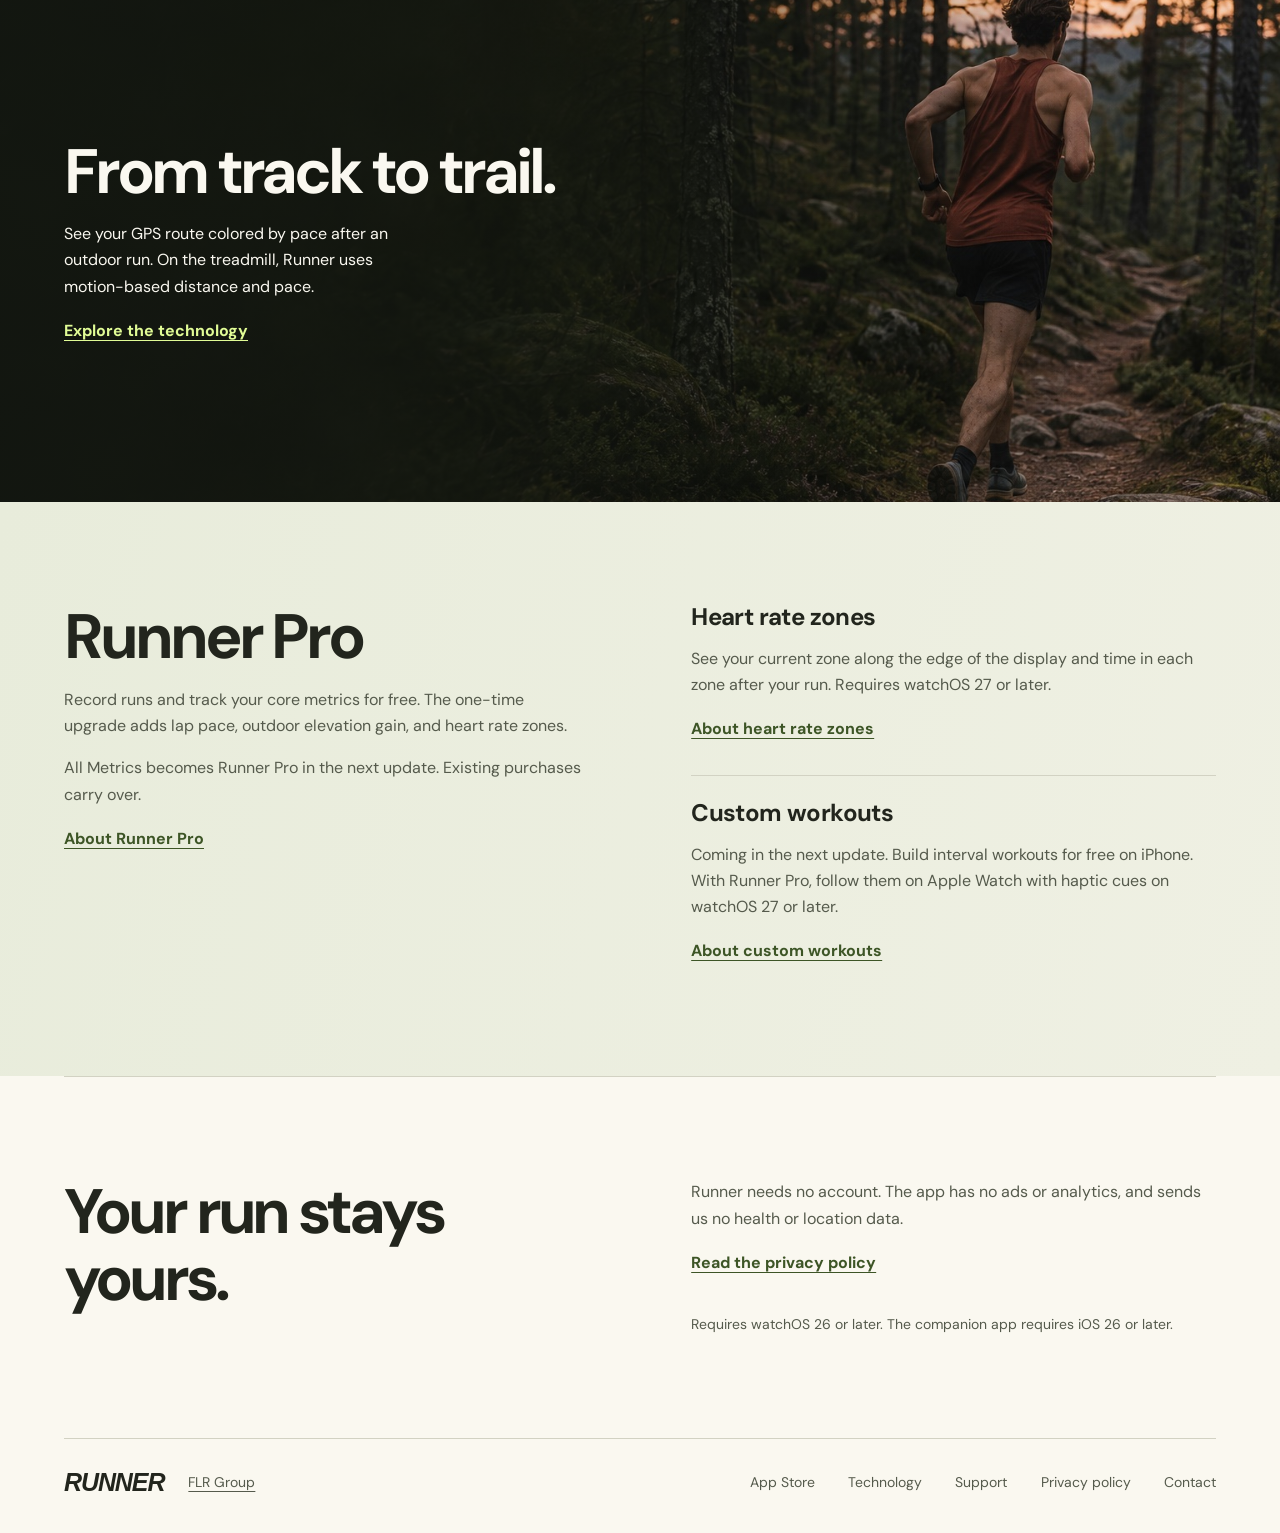
==== commit 51ec598e: "Add trail imagery and simplify Runner technology" ====
--- a/site/index.html
+++ b/site/index.html
@@ -57,14 +57,16 @@
             <input class="demo-choice" type="radio" id="demo-lap" name="watch-demo">
             <input class="demo-choice" type="radio" id="demo-altitude" name="watch-demo">
             <input class="demo-choice" type="radio" id="demo-zones" name="watch-demo">
-            <div class="watch">
-              <img class="watch-art" src="./assets/watch-artwork.png" width="3000" height="2250" alt="" loading="lazy">
-              <div class="watch-screen">
-                <img class="screen-pace" src="./assets/watch-metrics.png" width="416" height="496" alt="Example Apple Watch display showing current pace of 5:13 per kilometre." loading="lazy">
-                <img class="screen-average" src="./assets/watch-average-pace.png" width="416" height="496" alt="Example Apple Watch display showing average pace." loading="lazy">
-                <img class="screen-lap" src="./assets/watch-lap-pace.png" width="416" height="496" alt="Example Apple Watch display showing lap pace." loading="lazy">
-                <img class="screen-altitude" src="./assets/watch-altitude-gain.png" width="416" height="496" alt="Example Apple Watch display showing elevation gain." loading="lazy">
-                <img class="screen-zones" src="./assets/watch-heart-rate-zones.png" width="416" height="496" alt="Example Apple Watch display showing heart rate zones along the edge of the screen." loading="lazy">
+            <div class="watch-stage">
+              <div class="watch">
+                <img class="watch-art" src="./assets/watch-artwork.png" width="3000" height="2250" alt="" loading="lazy">
+                <div class="watch-screen">
+                  <img class="screen-pace" src="./assets/watch-metrics.png" width="416" height="496" alt="Example Apple Watch display showing current pace of 5:13 per kilometre." loading="lazy">
+                  <img class="screen-average" src="./assets/watch-average-pace.png" width="416" height="496" alt="Example Apple Watch display showing average pace." loading="lazy">
+                  <img class="screen-lap" src="./assets/watch-lap-pace.png" width="416" height="496" alt="Example Apple Watch display showing lap pace." loading="lazy">
+                  <img class="screen-altitude" src="./assets/watch-altitude-gain.png" width="416" height="496" alt="Example Apple Watch display showing elevation gain." loading="lazy">
+                  <img class="screen-zones" src="./assets/watch-heart-rate-zones.png" width="416" height="496" alt="Example Apple Watch display showing heart rate zones along the edge of the screen." loading="lazy">
+                </div>
               </div>
             </div>
             <div class="demo-labels">
@@ -80,11 +82,11 @@
       </div>
     </section>
 
-    <section class="feature-section wrap section-rule" aria-labelledby="terrain-title">
-      <h2 id="terrain-title">Outside or on the treadmill.</h2>
-      <div class="feature-content">
-        <p>Outdoors, Runner records a GPS route colored by relative pace. Indoors, it uses the watch’s motion-based distance to calculate pace. Press and hold the mode on the start screen to switch.</p>
-        <p>Your workout and any available route are saved to Apple Health with your permission.</p>
+    <section class="terrain-section" id="terrain" aria-labelledby="terrain-title">
+      <img class="terrain-image" src="./assets/trail-runner.jpg" width="1536" height="1024" alt="" loading="lazy">
+      <div class="terrain-content wrap">
+        <h2 id="terrain-title">From track to trail.</h2>
+        <p>See your GPS route colored by pace after an outdoor run. On the treadmill, Runner uses motion-based distance and pace.</p>
         <a class="text-link" href="./technology/">Explore the technology</a>
       </div>
     </section>
--- a/site/assets/style.css
+++ b/site/assets/style.css
@@ -2,14 +2,6 @@
   font-family: "DM Sans";
   src: url("./fonts/dm-sans.woff2") format("woff2");
   font-weight: 400 700;
-  font-display: swap;
-}
-
-@font-face {
-  font-family: "Barlow Condensed";
-  src: url("./fonts/barlow-condensed-800-italic.woff2") format("woff2");
-  font-style: italic;
-  font-weight: 800;
   font-display: swap;
 }
 
@@ -21,10 +13,7 @@
   --line: #d2d2c3;
   --green: #3d5526;
   --lime: #e1fc96;
-  --cyan: #126372;
-  --pink: #8b334d;
-  --yellow: #775915;
-  --display: "Barlow Condensed", "Arial Narrow", sans-serif;
+  --wordmark: -apple-system, BlinkMacSystemFont, "Helvetica Neue", Arial, sans-serif;
   --gutter: clamp(1.25rem, 5vw, 5rem);
   --section-space: clamp(3rem, 8vw, 7rem);
   font-family: "DM Sans", "Trebuchet MS", sans-serif;
@@ -81,7 +70,8 @@
 .brand { display: inline-flex; align-items: center; gap: .5rem; text-decoration: none; }
 .brand img { width: 2rem; height: 2rem; border-radius: .4rem; }
 .brand span, .footer-brand {
-  font: italic 800 1.65rem/1 var(--display);
+  font: italic 900 1.5625rem/1 var(--wordmark);
+  letter-spacing: -.044em;
   text-decoration: none;
 }
 .site-header nav, .site-footer nav { display: flex; align-items: center; flex-wrap: wrap; gap: 0 clamp(.8rem, 2.6vw, 2.3rem); }
@@ -120,7 +110,7 @@
   width: fit-content;
   padding-inline-end: .09em;
   color: var(--lime);
-  font: italic 800 clamp(7rem, 15.5vw, 15rem)/.78 var(--display);
+  font: italic 900 clamp(5rem, 12vw, 12rem)/.85 var(--wordmark);
   letter-spacing: -.038em;
   text-transform: uppercase;
   margin-inline-start: -.035em;
@@ -152,13 +142,27 @@
 .watch-copy > div { margin-top: clamp(1.75rem, 4vw, 3.5rem); }
 .product-figure { text-align: center; }
 .watch-demo { position: relative; }
+.watch-stage {
+  position: relative;
+  isolation: isolate;
+  width: min(100%, 15rem);
+  margin-inline: auto;
+}
+.watch-stage::before {
+  /* Keep the shadow outside the animated screen layer in WebKit. */
+  content: "";
+  position: absolute;
+  z-index: -1;
+  inset: auto 5% -.65rem;
+  height: 2rem;
+  background: radial-gradient(ellipse, rgb(35 42 27 / .30), transparent 72%);
+  pointer-events: none;
+}
 .watch {
   position: relative;
-  width: min(100%, 15rem);
   aspect-ratio: 561 / 924;
   margin-inline: auto;
   overflow: hidden;
-  filter: drop-shadow(0 1rem 1rem rgb(36 42 26 / .21));
 }
 .watch .watch-art {
   position: absolute;
@@ -190,11 +194,11 @@
   opacity: 0;
   transition: opacity 220ms ease;
 }
-#demo-pace:checked ~ .watch .screen-pace,
-#demo-average:checked ~ .watch .screen-average,
-#demo-lap:checked ~ .watch .screen-lap,
-#demo-altitude:checked ~ .watch .screen-altitude,
-#demo-zones:checked ~ .watch .screen-zones { visibility: visible; opacity: 1; }
+#demo-pace:checked ~ .watch-stage .screen-pace,
+#demo-average:checked ~ .watch-stage .screen-average,
+#demo-lap:checked ~ .watch-stage .screen-lap,
+#demo-altitude:checked ~ .watch-stage .screen-altitude,
+#demo-zones:checked ~ .watch-stage .screen-zones { visibility: visible; opacity: 1; }
 
 .demo-labels {
   display: flex;
@@ -225,7 +229,7 @@
 #demo-zones:focus-visible ~ .demo-labels [for="demo-zones"] { outline: 2px solid var(--green); outline-offset: 2px; }
 .product-figure figcaption { margin-top: .6rem; color: var(--muted); font-size: .8125rem; }
 
-.feature-section, .overview, .privacy-callout {
+.feature-section {
   display: grid;
   grid-template-columns: 1fr 1fr;
   align-items: start;
@@ -233,10 +237,9 @@
 }
 .feature-section, .section-rule { padding-block: var(--section-space); }
 .section-rule { border-top: 1px solid var(--line); }
-.watch-section + .section-rule { border-top: 0; }
 .feature-content > :first-child { margin-top: 0; }
 .training-section { background: linear-gradient(105deg, #e8ecdb, #eff0e3); }
-.training-details > div + div, .layout-notes > div + div {
+.training-details > div + div {
   margin-top: 1.5rem;
   padding-top: 1.5rem;
   border-top: 1px solid var(--line);
@@ -293,7 +296,7 @@
 .document-content { max-width: 68ch; }
 .document-content section { padding-top: 2.5rem; }
 .document-content section + section { margin-top: 2.5rem; border-top: 1px solid var(--line); }
-.document-content h2, .technology-section-heading h2, .technology-cta h2 { font-size: clamp(2rem, 4.6vw, 3.5rem); }
+.document-content h2, .technology-details h2, .technology-end h2 { font-size: clamp(2rem, 4.6vw, 3.5rem); }
 .document-content h2 { margin-bottom: 1rem; }
 .document-content h3 { margin-top: 1.5rem; margin-bottom: .6rem; }
 .document-content p, .document-content li { color: var(--muted); overflow-wrap: anywhere; }
@@ -313,72 +316,101 @@
 }
 .button:hover { background: var(--ink); color: var(--paper); }
 
-.technology-hero { padding-block: var(--section-space); }
-.technology-hero h1 em { color: var(--green); font-style: normal; }
-.eyebrow { margin-bottom: .75rem; color: var(--green); font-size: .875rem; font-weight: 700; letter-spacing: .06em; }
-.health-compatibility { display: flex; align-items: center; gap: 1.75rem; margin-top: 1.5rem; }
-.health-compatibility img { width: 11.25rem; flex-shrink: 0; }
-.health-compatibility p { max-width: 36ch; color: var(--muted); font-size: .875rem; }
-.technology-section-heading { margin-bottom: 2.5rem; }
-.technology-section-heading > p, .section-intro > p, .layout-notes p { color: var(--muted); margin-top: .75rem; }
-.section-intro > .eyebrow { color: var(--green); margin-top: 0; }
-.lime { color: var(--green); }
-.cyan { color: var(--cyan); }
-.pink { color: var(--pink); }
-.yellow { color: var(--yellow); }
-
-/* Technology diagram and metric sources. */
-.flow-stages, .flow-apis { list-style: none; padding: 0; margin: 0; }
-.flow-stages { display: grid; grid-template-columns: .95fr 1.5fr 1.05fr 1fr; align-items: center; gap: 40px; }
-.flow-stages > li, .flow-apis > li { min-width: 0; position: relative; }
-.flow-node { border-top: 1px solid var(--line); padding: 20px 0; }
-.tech-icon { display: block; width: 42px; height: 36px; margin-bottom: 12px; }
-.flow-node .flow-label { font-size: .8125rem; font-weight: 650; letter-spacing: .09em; color: var(--muted); margin-bottom: 12px; }
-.flow-node h3 { font-size: 21px; font-weight: 700; letter-spacing: -.025em; line-height: 1.2; margin-bottom: 12px; }
-.flow-node > p { color: var(--muted); font-size: .9375rem; line-height: 1.7; }
-.flow-node > .flow-api-name { color: var(--muted); font-size: .8125rem; margin-top: 16px; overflow-wrap: anywhere; }
-.flow-node > .flow-node-note { color: var(--muted); font-size: .875rem; margin-top: 16px; }
-.flow-runner { border-color: var(--green); }
-.flow-apis { display: grid; gap: 16px; grid-auto-rows: 1fr; }
-.flow-healthkit { border-top-color: var(--pink); }
-.flow-location { border-top-color: var(--cyan); }
-/* Branch rails link both APIs to the sensor and display stages. */
-.flow-branches::before, .flow-branches::after { content: ""; position: absolute; top: calc(25% - 4px); bottom: calc(25% - 4px); width: 20px; border-block: 1px solid var(--line); }
-.flow-branches::before { left: -20px; border-left: 1px solid var(--line); }
-.flow-branches::after { right: -20px; border-right: 1px solid var(--line); }
-.flow-watch::after, .flow-runner::after { content: "→"; position: absolute; top: calc(50% - 16px); right: -40px; width: 40px; text-align: center; color: var(--muted); font-size: 22px; line-height: 32px; }
-.flow-watch::after { width: 20px; right: -20px; }
-.flow-runner::before { content: ""; position: absolute; width: 20px; height: 1px; left: -20px; top: 50%; background: var(--line); }
-.workout-flow figcaption { max-width: 720px; margin-top: 28px; font-size: .875rem; color: var(--muted); }
-.metric-sources { width: 100%; border-collapse: collapse; text-align: left; font-size: 1rem; }
-.metric-sources th, .metric-sources td { padding: 22px 0; border-bottom: 1px solid var(--line); vertical-align: top; }
-.metric-sources thead th { color: var(--muted); font-size: .8125rem; font-weight: 600; letter-spacing: .1em; text-transform: uppercase; padding-top: 0; }
-.metric-sources tbody th { width: 34%; padding-right: 32px; font-weight: 600; }
-.metric-sources tbody th > span { display: block; font-size: .8125rem; font-weight: 600; letter-spacing: .04em; margin-top: 6px; }
-.source-separator { color: var(--muted); }
-.metric-sources td { color: var(--muted); max-width: 640px; }
-.technology-note { color: var(--muted); font-size: .875rem; margin-top: 22px; }
-.technology-note a { color: var(--ink); }
-.technology-cta { display: flex; align-items: center; justify-content: space-between; gap: 24px; }
-.technology-cta p { margin-top: 16px; color: var(--muted); font-size: 1rem; }
-.technology-cta .app-store-badge { margin: 0; flex-shrink: 0; }
-.technology-references { padding-bottom: 40px; font-size: .875rem; color: var(--muted); }
-.technology-references p + p { margin-top: 16px; font-size: .8125rem; max-width: 760px; }
-@media (max-width: 1100px) {
-  .technology-section-heading { display: block; }
-  .technology-section-heading > p { margin-top: 18px; }
-  .flow-stages { grid-template-columns: 1fr; gap: 40px; }
-  .flow-apis { grid-template-columns: 1fr 1fr; }
-  .flow-branches::before, .flow-branches::after { left: calc(25% - 4px); right: calc(25% - 4px); width: auto; height: 20px; border: 1px solid var(--line); }
-  .flow-branches::before { top: -20px; bottom: auto; border-bottom: 0; }
-  .flow-branches::after { bottom: -20px; top: auto; border-top: 0; }
-  .flow-watch::after, .flow-runner::after { content: "↓"; top: auto; bottom: -40px; right: auto; left: calc(50% - 16px); width: 32px; height: 40px; line-height: 40px; }
-  .flow-watch::after { bottom: -20px; height: 20px; line-height: 20px; }
-  .flow-runner::before { width: 1px; height: 20px; left: 50%; top: -20px; }
-}
+.terrain-section {
+  position: relative;
+  isolation: isolate;
+  display: grid;
+  align-items: center;
+  min-height: clamp(25rem, 40vw, 40rem);
+  color: var(--paper);
+  background: #202920;
+}
+.terrain-image, .terrain-section::after {
+  position: absolute;
+  inset: 0;
+  width: 100%;
+  height: 100%;
+}
+.terrain-image { z-index: -2; object-fit: cover; object-position: 70% 39%; }
+.terrain-section::after {
+  content: "";
+  z-index: -1;
+  background: linear-gradient(90deg, rgb(18 22 16 / .93), rgb(18 22 16 / .75) 32%, transparent 85%);
+}
+.terrain-content { padding-block: var(--section-space); }
+.terrain-content h2 { max-width: 12ch; }
+.terrain-content p { max-width: 32ch; margin-top: 1rem; }
+.terrain-content .text-link { color: var(--lime); }
+.terrain-content .text-link:focus-visible { outline-color: var(--lime); }
+
+.technology-hero { padding-block: clamp(2.5rem, 6vw, 5.25rem) clamp(2.5rem, 5vw, 4rem); }
+.technology-hero h1 { font-size: clamp(3.1rem, 7vw, 5.25rem); }
+.technology-flow { padding-bottom: clamp(3rem, 6vw, 5.5rem); }
+.flow-stages {
+  display: grid;
+  grid-template-columns: repeat(4, minmax(0, 1fr));
+  gap: clamp(1.75rem, 4vw, 4rem);
+  margin: 0;
+  padding: 0;
+  list-style: none;
+}
+.tech-icon {
+  display: block;
+  width: 2.6rem;
+  height: 2.6rem;
+  margin-bottom: .85rem;
+  color: var(--green);
+}
+.runner-icon { border-radius: 22%; }
+.flow-stages p, .technology-note, .technology-end p {
+  max-width: 42ch;
+  margin-top: .55rem;
+  color: var(--muted);
+}
+.health-badge {
+  width: 11.25rem;
+  margin-top: 2rem;
+}
+.technology-details {
+  border-top: 1px solid var(--line);
+  padding-block: 2.5rem;
+}
+.technology-details summary {
+  width: fit-content;
+  padding-block: .65rem;
+  margin-top: .65rem;
+  color: var(--green);
+  font-weight: 700;
+  cursor: pointer;
+}
+.metric-sources {
+  max-width: 66ch;
+  margin-block: 1rem 1.5rem;
+}
+.metric-sources > div + div { margin-top: .85rem; }
+.metric-sources dt { font-weight: 700; }
+.metric-sources dd { margin-inline-start: 0; color: var(--muted); }
+.technology-note { max-width: 65ch; }
+.technology-end {
+  display: flex;
+  justify-content: space-between;
+  align-items: center;
+  gap: 1.25rem;
+  padding-block: 2.5rem;
+  border-top: 1px solid var(--line);
+}
+.technology-end .app-store-badge { margin: 0; flex-shrink: 0; }
+.technology-references { padding-bottom: 2rem; color: var(--muted); font-size: .8125rem; }
+
 @media (max-width: 850px) {
   .site-footer { grid-template-columns: auto 1fr; }
   .site-footer nav { grid-column: 1 / -1; }
+}
+
+@media (max-width: 760px) {
+  .flow-stages { grid-template-columns: 1fr; gap: 1.75rem; }
+  .flow-stages li { display: grid; grid-template-columns: 2.6rem minmax(0, 1fr); gap: 1rem; }
+  .tech-icon { margin-bottom: 0; }
 }
 
 @media (max-width: 650px) {
@@ -390,21 +422,18 @@
     background: linear-gradient(0deg, rgb(19 24 18 / .97), rgb(19 24 18 / .78) 29%, rgb(19 24 18 / .07) 76%);
   }
   .hero-content { padding-block: 8rem 2.4rem; }
-  .hero h1 { font-size: clamp(5.2rem, 22vw, 8.5rem); }
+  .hero h1 { font-size: clamp(3.25rem, 17vw, 7rem); }
   .hero-tagline { margin-top: .85rem; }
   .hero-description { margin-top: .55rem; }
-  .watch-layout, .feature-section, .overview, .privacy-callout { grid-template-columns: 1fr; }
-  .watch { width: min(100%, 12rem); }
-  .health-compatibility { align-items: start; flex-direction: column; }
-  .flow-apis { grid-template-columns: 1fr; grid-auto-rows: auto; }
-  .flow-branches { border-left: 1px solid var(--line); padding-left: 20px; }
-  .flow-branches::before, .flow-branches::after { left: -1px; right: auto; width: calc(50% + 1px); height: 20px; border: 0; }
-  .flow-branches::before { border-top: 1px solid var(--line); border-left: 1px solid var(--line); }
-  .flow-branches::after { border-bottom: 1px solid var(--line); border-left: 1px solid var(--line); }
-  .metric-sources { font-size: .9375rem; }
-  .metric-sources tbody th { width: 35%; padding-right: .75rem; }
-  .metric-sources th, .metric-sources td { padding-block: 1rem; }
-  .technology-cta { align-items: start; flex-direction: column; }
+  .watch-layout, .feature-section { grid-template-columns: 1fr; }
+  .watch-stage { width: min(100%, 12rem); }
+  .terrain-section { align-items: end; min-height: 33rem; }
+  .terrain-image { object-position: 87% center; }
+  .terrain-section::after {
+    background: linear-gradient(0deg, rgb(18 22 16 / .97), rgb(18 22 16 / .74) 34%, transparent 78%);
+  }
+  .terrain-content { padding-block: 3rem 2.5rem; }
+  .technology-end { align-items: start; flex-direction: column; }
 }
 
 @media (prefers-reduced-motion: no-preference) {
